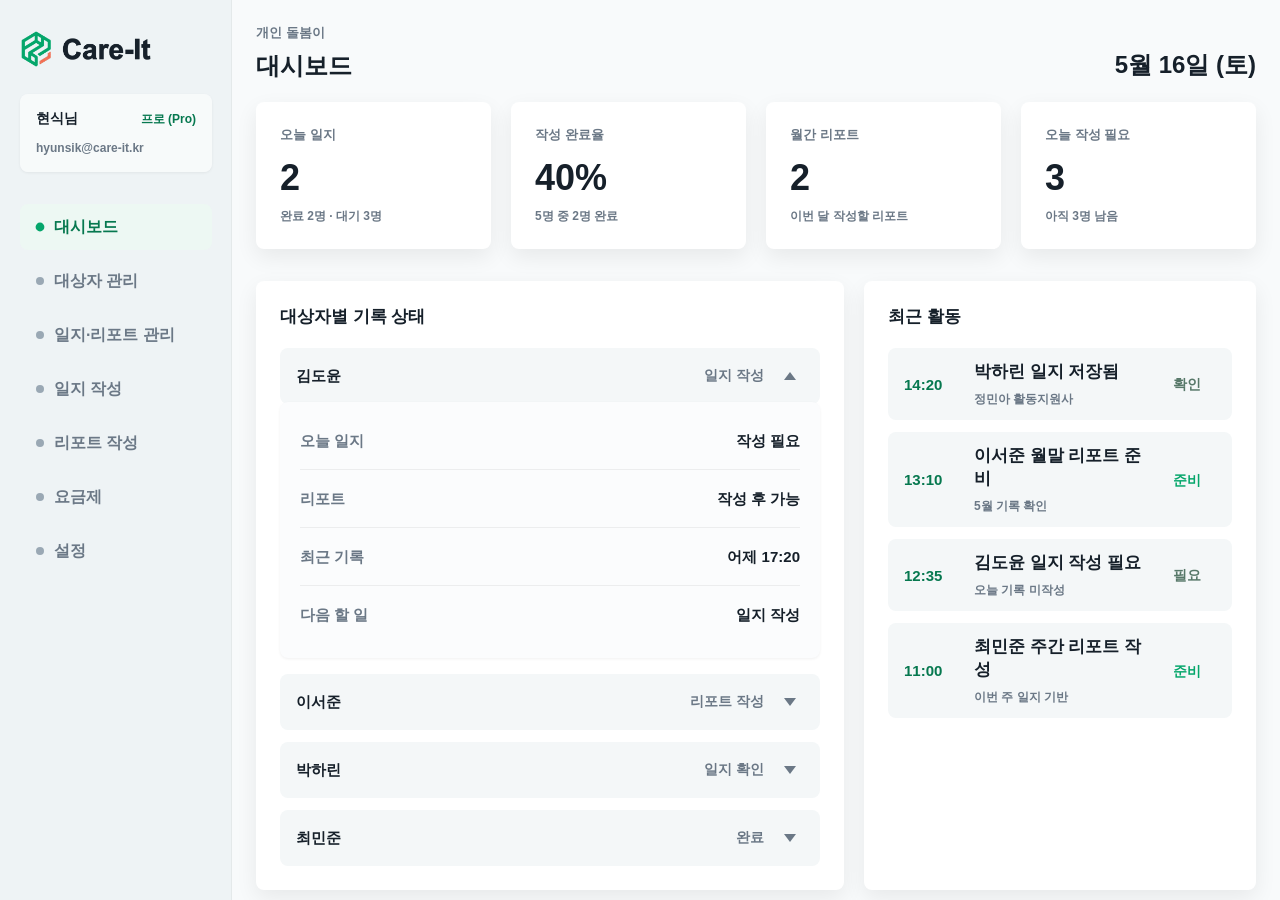
==== care-it-ui-mockup.html @ 43b3cc50 "Show care map report after generation" ====
<!doctype html>
<html lang="ko">
  <head>
    <meta charset="UTF-8" />
    <meta name="viewport" content="width=device-width, initial-scale=1.0" />
    <title>Care-it UI Mockup</title>
    <style>
      :root {
        /* 6:3:1 color rule: 60% near-white base, 30% neutral gray sections, 10% Care-it green accents. */
        --care-primary: #05a66b;
        --care-primary-dark: #06784f;
        --care-mint-soft: #edf8f3;
        --care-bg: #f6f8fa;
        --care-surface: #ffffff;
        --care-text: #16202a;
        --care-muted: #6b7886;
        --care-primary-muted: #577869;
        --care-neutral: #eef3f5;
        --care-neutral-soft: #f4f7f8;
        --care-surface-soft: #f8fafb;
        --care-surface-raised: #ffffff;
        --care-border: rgba(0, 0, 0, 0.08);

        /* Radius rule: controls/cards/inner containers use 8px; large device shells are the only rounded exception. */
        --radius-sm: 8px;
        --radius-md: 8px;
        --radius-lg: 16px;
        --shadow-soft: 0 18px 50px rgba(0, 0, 0, 0.12);
        --shadow-hairline: 0 1px 3px rgba(0, 0, 0, 0.06);
        --shadow-card: 0 8px 22px rgba(0, 0, 0, 0.07);

        /* Type scale */
        --font-h1-mobile: 26px;
        --font-h1-desktop: 24px;
        --font-h2: 18px;
        --font-h3: 17px;
        --font-body: 15px;
        --font-body-sm: 14px;
        --font-caption: 13px;
        --font-micro: 12px;
        --font-icon: 22px;
        --font-metric: 36px;
        --mobile-title-size: 22px;
        --mobile-subtitle-size: 15px;
        --mobile-content-size: 13px;

        /* Spacing scale */
        --space-1: 4px;
        --space-2: 8px;
        --space-3: 12px;
        --space-4: 16px;
        --space-5: 20px;
        --space-6: 24px;
        --space-7: 32px;
        --space-8: 40px;
        --space-9: 48px;
        --mobile-screen-gutter: 18px;
        --mobile-frame-padding: 20px;
        --mobile-page-top: 22px;
        --mobile-header-gap: 18px;
        --mobile-section-gap: var(--space-5);
        --mobile-block-gap: var(--space-3);
        --mobile-card-padding: var(--space-4);
        --mobile-card-padding-compact: 14px;
        --mobile-list-row-y: 14px;
        --mobile-list-row-x: var(--space-4);
        --mobile-row-gap: var(--space-3);
        --mobile-chip-gap: 6px;
        --mobile-control-padding-y: 10px;
        --mobile-control-padding-x: var(--space-3);
        --mobile-tab-padding-y: var(--space-3);
        --mobile-tab-padding-bottom: var(--space-4);

        /* Motion */
        --motion-fast: 150ms;
        --motion-base: 220ms;
        --motion-slow: 320ms;
        --motion-chart: 720ms;
        --motion-ease: cubic-bezier(0.22, 1, 0.36, 1);
      }

      * {
        box-sizing: border-box;
      }

      body {
        margin: 0;
        min-height: 100vh;
        background: var(--care-bg);
        color: var(--care-text);
        font-family:
          Inter,
          Pretendard,
          -apple-system,
          BlinkMacSystemFont,
          "Segoe UI",
          sans-serif;
      }

      @keyframes page-rise {
        from {
          opacity: 0;
          transform: translateY(10px);
        }
        to {
          opacity: 1;
          transform: translateY(0);
        }
      }

      @keyframes content-rise {
        from {
          opacity: 0;
          transform: translateY(8px);
        }
        to {
          opacity: 1;
          transform: translateY(0);
        }
      }

      @keyframes modal-in {
        from {
          opacity: 0;
          transform: translateY(10px) scale(0.98);
        }
        to {
          opacity: 1;
          transform: translateY(0) scale(1);
        }
      }

      @keyframes bar-grow {
        from {
          transform: scaleX(0);
        }
        to {
          transform: scaleX(1);
        }
      }

      @keyframes soft-pop {
        from {
          opacity: 0;
          transform: translateY(4px) scale(0.98);
        }
        to {
          opacity: 1;
          transform: translateY(0) scale(1);
        }
      }

      @keyframes month-picker-pop {
        from {
          opacity: 0;
          transform: translateX(-50%) translateY(4px) scale(0.98);
        }
        to {
          opacity: 1;
          transform: translateX(-50%) translateY(0) scale(1);
        }
      }

      .design-board {
        display: grid;
        grid-template-columns: 1fr;
        gap: var(--space-8);
        align-items: start;
        padding: var(--space-8);
      }

      .mobile-section {
        display: none;
      }

      .mobile-section {
        width: 420px;
      }

      .desktop-section {
        width: min(100%, 1800px);
      }

      .section-title {
        margin: 0 0 16px;
        font-size: 16px;
        font-weight: 700;
      }

      .section-head {
        display: flex;
        align-items: center;
        justify-content: space-between;
        gap: var(--space-4);
        margin-bottom: 16px;
      }

      .section-head .section-title {
        margin: 0;
      }

      .fullscreen-toggle {
        display: inline-flex;
        align-items: center;
        justify-content: center;
        gap: var(--space-2);
        height: 36px;
        padding: 0 var(--space-4);
        border: 0;
        border-radius: var(--radius-sm);
        background: var(--care-neutral);
        color: var(--care-primary-dark);
        font-family: inherit;
        font-size: var(--font-caption);
        font-weight: 700;
        cursor: pointer;
        transition:
          background-color var(--motion-base) var(--motion-ease),
          transform var(--motion-fast) var(--motion-ease);
      }

      .fullscreen-toggle:hover {
        background: var(--care-mint-soft);
        transform: translateY(-1px);
      }

      .mobile-frame {
        width: 390px;
        height: 844px;
        padding: var(--mobile-frame-padding) var(--mobile-screen-gutter) var(--mobile-screen-gutter);
        border-radius: 38px;
        background: linear-gradient(180deg, #ffffff 0%, #f7fafb 100%);
        box-shadow: var(--shadow-soft);
      }

      body.mobile-fullscreen-active {
        overflow: hidden;
      }

      body.mobile-fullscreen-active::before {
        content: "";
        position: fixed;
        inset: 0;
        z-index: 1090;
        background: rgba(10, 18, 24, 0.42);
        backdrop-filter: blur(8px);
      }

      body.mobile-fullscreen-active [data-mobile-fullscreen-toggle] {
        position: fixed;
        top: 24px;
        right: 24px;
        z-index: 1110;
        background: #ffffff;
        box-shadow: var(--shadow-card);
      }

      .mobile-frame.mobile-fullscreen {
        position: fixed;
        left: 50%;
        top: 50%;
        z-index: 1100;
        width: min(390px, calc(100vw - 32px));
        height: min(844px, calc(100vh - 32px));
        transform: translate(-50%, -50%);
        box-shadow: 0 28px 80px rgba(0, 0, 0, 0.34);
      }

      .mobile-screen {
        position: relative;
        height: 100%;
        overflow: hidden;
        border-radius: 28px;
        background: #f4f7f8;
      }

      .mobile-page {
        display: flex;
        flex-direction: column;
        height: 100%;
        min-height: 0;
        padding: var(--mobile-page-top) var(--mobile-screen-gutter) 0;
      }

      .mobile-topbar {
        display: flex;
        align-items: center;
        justify-content: space-between;
        min-height: 36px;
        margin-bottom: var(--mobile-header-gap);
      }

      .mobile-brand {
        display: flex;
        align-items: center;
        gap: var(--space-2);
        font-size: var(--mobile-subtitle-size);
        font-weight: 700;
      }

      .mobile-brand-mark {
        display: none;
      }

      .mobile-brand-logo {
        display: block;
        width: 108px;
        height: 40px;
        object-fit: contain;
        object-position: left center;
      }

      .avatar {
        display: inline-flex;
        align-items: center;
        justify-content: center;
        width: 34px;
        height: 34px;
        border-radius: 50%;
        background: var(--care-mint-soft);
        color: var(--care-primary-dark);
        font-size: var(--mobile-content-size);
        font-weight: 700;
      }

      .eyebrow {
        margin: 0 0 8px;
        color: var(--care-muted);
        font-size: var(--mobile-content-size);
        font-weight: 700;
      }

      .mobile-title {
        margin: 0;
        font-size: var(--mobile-title-size);
        line-height: 1.24;
        font-weight: 700;
        letter-spacing: 0;
      }

      .mobile-title-row {
        display: flex;
        align-items: flex-end;
        justify-content: space-between;
        gap: var(--mobile-block-gap);
        margin-bottom: var(--mobile-section-gap);
      }

      .mobile-date {
        color: var(--care-text);
        font-size: var(--mobile-content-size);
        font-weight: 700;
        white-space: nowrap;
      }

      .mobile-content {
        display: grid;
        gap: var(--mobile-section-gap);
        align-content: start;
        flex: 1;
        min-height: 0;
        overflow-y: auto;
        overscroll-behavior: contain;
        padding-bottom: var(--mobile-section-gap);
        scrollbar-width: none;
        -ms-overflow-style: none;
      }

      .mobile-content::-webkit-scrollbar {
        display: none;
      }

      .primary-action {
        display: flex;
        align-items: center;
        gap: var(--mobile-row-gap);
        width: 100%;
        height: 56px;
        min-height: 56px;
        margin: 0;
        padding: var(--mobile-control-padding-y) var(--mobile-card-padding-compact);
        border: 0;
        border-radius: var(--radius-sm);
        background: var(--care-primary);
        color: #ffffff;
        text-align: left;
        align-self: start;
        box-shadow: 0 6px 14px rgba(0, 0, 0, 0.1);
        cursor: pointer;
        transition:
          background-color var(--motion-base) var(--motion-ease),
          transform var(--motion-fast) var(--motion-ease),
          box-shadow var(--motion-base) var(--motion-ease);
      }

      .primary-action:hover {
        transform: translateY(-2px);
        background: #049a63;
        box-shadow: 0 8px 18px rgba(0, 0, 0, 0.12);
      }

      .primary-action,
      .mobile-subject-card,
      .mobile-activity-item,
      .tab {
        font-family: inherit;
      }

      .primary-action:active {
        transform: translateY(0) scale(0.985);
      }

      .mic-dot {
        display: inline-flex;
        align-items: center;
        justify-content: center;
        flex: 0 0 auto;
        width: 32px;
        height: 32px;
        border-radius: 50%;
        background: rgba(255, 255, 255, 0.18);
        color: #ffffff;
        font-size: var(--mobile-title-size);
      }

      .button-title {
        display: block;
        font-size: var(--mobile-subtitle-size);
        font-weight: 700;
      }

      .button-sub {
        display: block;
        margin-top: 2px;
        color: rgba(255, 255, 255, 0.84);
        font-size: var(--mobile-content-size);
        font-weight: 700;
      }

      .mobile-parent-summary {
        display: grid;
        gap: var(--space-2);
        padding: var(--mobile-card-padding);
        border-radius: var(--radius-md);
        background: var(--care-surface-raised);
        box-shadow: var(--shadow-hairline);
      }

      .mobile-parent-summary .mobile-kicker {
        color: var(--care-muted);
        font-size: var(--mobile-content-size);
        font-weight: 700;
      }

      .mobile-parent-summary strong {
        color: var(--care-text);
        font-size: var(--mobile-subtitle-size);
        line-height: 1.45;
        font-weight: 700;
      }

      .mobile-parent-summary p {
        margin: 0;
        color: var(--care-muted);
        font-size: var(--mobile-content-size);
        line-height: 1.55;
        font-weight: 700;
      }

      .mobile-summary-meta {
        display: grid;
        grid-template-columns: repeat(2, minmax(0, 1fr));
        gap: var(--space-3);
        margin-top: var(--space-2);
        padding-top: var(--space-3);
        border-top: 1px solid var(--care-border);
      }

      .mobile-summary-stat {
        display: grid;
        gap: var(--space-1);
        background: transparent;
      }

      .mobile-summary-stat span {
        color: var(--care-muted);
        font-size: var(--mobile-content-size);
        font-weight: 700;
      }

      .mobile-summary-stat strong {
        color: var(--care-text);
        font-size: var(--mobile-subtitle-size);
        line-height: 1.25;
        font-weight: 700;
      }

      .content-block {
        display: grid;
        gap: var(--space-3);
      }

      .block-head {
        display: flex;
        align-items: center;
        justify-content: space-between;
      }

      .block-head h3 {
        margin: 0;
        font-size: var(--mobile-subtitle-size);
        font-weight: 700;
      }

      .block-head a {
        color: var(--care-primary-dark);
        font-size: var(--mobile-content-size);
        font-weight: 700;
        text-decoration: none;
      }

      .mobile-text-action {
        border: 0;
        background: transparent;
        color: var(--care-primary-dark);
        font-family: inherit;
        font-size: var(--mobile-content-size);
        font-weight: 700;
        cursor: pointer;
      }

      .mobile-subject-list,
      .mobile-activity-list {
        display: grid;
        gap: var(--space-3);
      }

      .mobile-group-list {
        display: grid;
        gap: 0;
        overflow: hidden;
        border-radius: var(--radius-md);
        background: var(--care-surface-raised);
        box-shadow: var(--shadow-hairline);
      }

      .mobile-group-list .mobile-subject-card,
      .mobile-group-list .mobile-activity-item {
        border-radius: 0;
        background: transparent;
        box-shadow: none;
      }

      .mobile-group-list .mobile-subject-card:not(:last-child),
      .mobile-group-list .mobile-activity-item:not(:last-child) {
        position: relative;
      }

      .mobile-group-list .mobile-subject-card:not(:last-child)::after,
      .mobile-group-list .mobile-activity-item:not(:last-child)::after {
        content: "";
        position: absolute;
        left: 16px;
        right: 16px;
        bottom: 0;
        height: 1px;
        background: rgba(0, 0, 0, 0.06);
      }

      .mobile-subject-card,
      .mobile-activity-item {
        display: grid;
        grid-template-columns: 1fr auto;
        gap: var(--mobile-row-gap);
        align-items: center;
        min-height: 64px;
        padding: var(--mobile-list-row-y) var(--mobile-list-row-x);
        border-radius: var(--radius-md);
        background: var(--care-surface-raised);
        box-shadow: var(--shadow-hairline);
        border: 0;
        text-align: left;
        font-family: inherit;
        cursor: pointer;
        transition:
          background-color var(--motion-base) var(--motion-ease),
          transform var(--motion-fast) var(--motion-ease);
      }

      .mobile-subject-card:hover,
      .mobile-activity-item:hover {
        background: #eef3f5;
        transform: translateY(-1px);
      }

      .mobile-setting-card {
        display: grid;
        grid-template-columns: minmax(0, 1fr) auto;
        gap: var(--mobile-row-gap);
        align-items: center;
        min-height: 64px;
        padding: var(--mobile-list-row-y) var(--mobile-list-row-x);
        color: var(--care-text);
        text-align: left;
        font-family: inherit;
      }

      .mobile-setting-card[data-mobile-view] {
        cursor: pointer;
        transition:
          background-color var(--motion-base) var(--motion-ease),
          transform var(--motion-fast) var(--motion-ease);
      }

      .mobile-setting-card[data-mobile-view]:hover {
        background: #eef3f5;
        transform: translateY(-1px);
      }

      .mobile-create-card {
        grid-template-columns: 32px minmax(0, 1fr) auto;
        gap: var(--space-3);
        background: var(--care-primary);
        box-shadow: 0 10px 18px rgba(5, 166, 107, 0.24);
      }

      .mobile-group-list .mobile-create-card {
        border-radius: var(--radius-md);
        background: var(--care-primary);
        box-shadow: 0 10px 18px rgba(5, 166, 107, 0.24);
      }

      .mobile-create-card:hover {
        background: var(--care-primary-dark);
      }

      .mobile-create-symbol {
        display: inline-flex;
        align-items: center;
        justify-content: center;
        width: 32px;
        height: 32px;
        border-radius: 50%;
        background: rgba(255, 255, 255, 0.18);
        color: #ffffff;
        font-size: var(--mobile-subtitle-size);
        font-weight: 700;
        line-height: 1;
      }

      .mobile-create-card .mobile-subject-title strong {
        color: #ffffff;
      }

      .mobile-create-card .mobile-subject-title span {
        color: rgba(255, 255, 255, 0.82);
      }

      .mobile-create-card .mobile-action-label {
        color: #ffffff;
        font-weight: 700;
      }

      .mobile-activity-item {
        grid-template-columns: 54px minmax(0, 1fr);
      }

      .mobile-subject-title,
      .mobile-activity-title {
        display: grid;
        gap: var(--space-1);
      }

      .mobile-subject-title strong,
      .mobile-activity-title strong {
        font-size: var(--mobile-subtitle-size);
        font-weight: 700;
      }

      .mobile-subject-title span,
      .mobile-activity-title span {
        color: var(--care-muted);
        font-size: var(--mobile-content-size);
        line-height: 1.45;
        font-weight: 700;
      }

      .mobile-action-label {
        color: var(--care-primary-muted);
        font-size: var(--mobile-content-size);
        font-weight: 700;
        white-space: nowrap;
      }

      .mobile-action-row {
        display: grid;
        grid-template-columns: repeat(2, minmax(0, 1fr));
        gap: var(--space-2);
      }

      .mobile-action-row.single {
        grid-template-columns: minmax(0, 1fr);
      }

      .mobile-secondary-action,
      .mobile-primary-action {
        min-height: 42px;
        border: 0;
        border-radius: var(--radius-sm);
        font-family: inherit;
        font-size: var(--mobile-content-size);
        font-weight: 700;
        cursor: pointer;
        transition:
          background-color var(--motion-base) var(--motion-ease),
          transform var(--motion-fast) var(--motion-ease);
      }

      .mobile-secondary-action {
        background: var(--care-neutral);
        color: var(--care-primary-dark);
      }

      .mobile-primary-action {
        background: var(--care-primary);
        color: #ffffff;
      }

      .mobile-secondary-action:hover,
      .mobile-primary-action:hover {
        transform: translateY(-1px);
      }

      .mobile-form-card {
        display: grid;
        gap: var(--mobile-block-gap);
        padding: var(--mobile-card-padding);
        border-radius: var(--radius-md);
        background: var(--care-surface-raised);
        box-shadow: var(--shadow-hairline);
      }

      .mobile-form-card .mobile-subject-list,
      .mobile-form-card .mobile-activity-list {
        gap: var(--space-2);
      }

      .mobile-form-card .mobile-group-list {
        background: #f8fafb;
        box-shadow: none;
      }

      .mobile-form-card .mobile-subject-card,
      .mobile-form-card .mobile-activity-item {
        min-height: 58px;
        background: #f8fafb;
        box-shadow: none;
      }

      .mobile-form-card h4 {
        margin: 0;
        font-size: var(--mobile-subtitle-size);
        font-weight: 700;
      }

      .mobile-step-card {
        display: grid;
        gap: var(--mobile-block-gap);
        padding: var(--mobile-card-padding);
        border-radius: var(--radius-md);
        background: var(--care-surface-raised);
        box-shadow: var(--shadow-hairline);
      }

      details.mobile-step-card,
      details.mobile-collapsible-card {
        overflow: hidden;
      }

      details.mobile-step-card:not([open]),
      details.mobile-collapsible-card:not([open]) {
        gap: 0;
      }

      details.mobile-step-card summary,
      details.mobile-collapsible-card summary {
        list-style: none;
        cursor: pointer;
      }

      details.mobile-step-card summary::-webkit-details-marker,
      details.mobile-collapsible-card summary::-webkit-details-marker {
        display: none;
      }

      .mobile-step-head {
        display: grid;
        grid-template-columns: auto minmax(0, 1fr);
        gap: var(--space-2);
        align-items: flex-start;
        position: relative;
        padding-right: 22px;
      }

      details.mobile-step-card .mobile-step-head::after,
      details.mobile-collapsible-card .block-head::after {
        content: "";
        position: absolute;
        right: 2px;
        top: 8px;
        width: 8px;
        height: 8px;
        border-right: 2px solid var(--care-muted);
        border-bottom: 2px solid var(--care-muted);
        transform: rotate(45deg);
      }

      details.mobile-step-card[open] .mobile-step-head::after,
      details.mobile-collapsible-card[open] .block-head::after {
        top: 12px;
        transform: rotate(225deg);
      }

      details.mobile-collapsible-card .block-head {
        position: relative;
        margin: 0;
        padding-right: 22px;
      }

      .mobile-step-number {
        display: inline-flex;
        align-items: center;
        justify-content: center;
        width: 28px;
        height: 28px;
        border-radius: var(--radius-sm);
        background: var(--care-mint-soft);
        color: var(--care-primary-dark);
        font-size: var(--mobile-content-size);
        font-weight: 700;
      }

      .mobile-step-copy {
        display: grid;
        gap: 2px;
        min-width: 0;
      }

      .mobile-step-copy strong {
        color: var(--care-text);
        font-size: var(--mobile-subtitle-size);
        font-weight: 700;
      }

      .mobile-step-copy span {
        color: var(--care-muted);
        font-size: var(--mobile-content-size);
        line-height: 1.45;
        font-weight: 700;
      }

      .mobile-step-card .mobile-form-card {
        background: #f8fafb;
        box-shadow: none;
      }

      .mobile-chip-row {
        display: flex;
        flex-wrap: wrap;
        gap: var(--mobile-chip-gap);
      }

      .mobile-chip {
        min-height: 32px;
        padding: 0 var(--space-3);
        border: 0;
        border-radius: var(--radius-sm);
        background: #edf2f4;
        color: var(--care-text);
        font-family: inherit;
        font-size: var(--mobile-content-size);
        font-weight: 700;
      }

      .mobile-chip.active {
        background: var(--care-mint-soft);
        color: var(--care-primary-dark);
      }

      .mobile-report-mode-row {
        display: grid;
        grid-template-columns: repeat(2, minmax(0, 1fr));
        gap: var(--mobile-chip-gap);
      }

      .mobile-report-mode-row .mobile-chip {
        width: 100%;
        min-height: 38px;
      }

      .mobile-field-list {
        display: grid;
        gap: var(--space-3);
      }

      .mobile-field {
        display: grid;
        gap: var(--space-2);
      }

      .mobile-field label {
        color: var(--care-text);
        font-size: var(--mobile-content-size);
        font-weight: 700;
      }

      .mobile-readable-field {
        display: grid;
        gap: var(--space-2);
        padding: var(--space-3);
        border-radius: var(--radius-md);
        background: var(--care-surface-raised);
        box-shadow: var(--shadow-hairline);
      }

      .mobile-readable-field label {
        display: grid;
        gap: 2px;
      }

      .mobile-readable-field label strong {
        color: var(--care-text);
        font-size: var(--mobile-subtitle-size);
        font-weight: 700;
      }

      .mobile-readable-field label span {
        color: var(--care-muted);
        font-size: var(--mobile-content-size);
        line-height: 1.45;
        font-weight: 700;
      }

      .mobile-readable-field .mobile-textarea {
        min-height: 104px;
        background: #f8fafb;
      }

      .mobile-textarea {
        width: 100%;
        min-height: 88px;
        resize: vertical;
        border: 0;
        border-radius: var(--radius-md);
        background: #f4f7f8;
        padding: var(--space-3);
        color: var(--care-text);
        font-family: inherit;
        font-size: var(--mobile-content-size);
        line-height: 1.55;
        font-weight: 700;
      }

      .mobile-text-input {
        width: 100%;
        min-height: 42px;
        border: 0;
        border-radius: var(--radius-md);
        background: #f4f7f8;
        padding: 0 var(--space-3);
        color: var(--care-text);
        font-family: inherit;
        font-size: var(--mobile-content-size);
        font-weight: 700;
      }

      .mobile-preview-card {
        display: grid;
        gap: var(--space-2);
        padding: var(--mobile-card-padding);
        border-radius: var(--radius-md);
        background: #f4f7f8;
      }

      .mobile-preview-card h4 {
        margin: 0;
        font-size: var(--mobile-subtitle-size);
        font-weight: 700;
      }

      .mobile-preview-card p {
        margin: 0;
        color: var(--care-muted);
        font-size: var(--mobile-content-size);
        line-height: 1.6;
        font-weight: 700;
      }

      .mobile-section-head,
      .mobile-card-head {
        display: flex;
        align-items: flex-start;
        justify-content: space-between;
        gap: var(--space-3);
      }

      .mobile-section-head h4,
      .mobile-card-head h4 {
        margin: 0;
        color: var(--care-text);
        font-size: var(--mobile-subtitle-size);
        font-weight: 700;
      }

      .mobile-section-head span,
      .mobile-card-head span {
        color: var(--care-muted);
        font-size: var(--mobile-content-size);
        font-weight: 700;
        white-space: nowrap;
      }

      .mobile-quick-block {
        display: grid;
        gap: var(--space-3);
      }

      .mobile-quick-row {
        display: grid;
        grid-template-columns: 50px minmax(0, 1fr);
        gap: var(--space-2);
        align-items: center;
        padding: var(--mobile-control-padding-y) var(--mobile-control-padding-x);
        border-radius: var(--radius-md);
        background: #f8fafb;
      }

      .mobile-quick-row.meal-row .mobile-chip-row {
        flex-wrap: nowrap;
        justify-content: flex-end;
        gap: var(--mobile-chip-gap);
        min-width: 0;
      }

      .mobile-quick-row.meal-row .mobile-chip {
        min-height: 30px;
        padding: 0 8px;
        font-size: var(--mobile-content-size);
        white-space: nowrap;
      }

      .mobile-quick-row:not(.meal-row) .mobile-chip-row {
        display: grid;
        grid-template-columns: repeat(2, minmax(0, 1fr));
        gap: var(--mobile-chip-gap);
      }

      .mobile-quick-row:not(.meal-row) {
        grid-template-columns: minmax(0, 1fr);
        align-items: stretch;
        gap: var(--space-2);
      }

      .mobile-quick-row:not(.meal-row) .mobile-quick-title {
        display: flex;
        align-items: baseline;
        justify-content: space-between;
        gap: var(--space-2);
      }

      .mobile-quick-row:not(.meal-row) .mobile-quick-title strong,
      .mobile-quick-row:not(.meal-row) .mobile-quick-title span {
        white-space: nowrap;
      }

      .mobile-quick-row:not(.meal-row) .mobile-chip {
        width: 100%;
        min-height: 30px;
        padding: 0 6px;
        font-size: var(--mobile-content-size);
        white-space: nowrap;
      }

      .mobile-quick-title {
        display: grid;
        gap: 2px;
        min-width: 0;
      }

      .mobile-quick-title strong {
        color: var(--care-text);
        font-size: var(--mobile-subtitle-size);
        font-weight: 700;
      }

      .mobile-quick-title span {
        color: var(--care-muted);
        font-size: var(--mobile-content-size);
        font-weight: 700;
      }

      .mobile-summary-grid,
      .mobile-report-meta,
      .mobile-check-list {
        display: grid;
        gap: 0;
        overflow: hidden;
        border-radius: var(--radius-md);
        background: #f8fafb;
      }

      .mobile-summary-grid {
        grid-template-columns: 1fr;
      }

      .mobile-summary-item,
      .mobile-check-row {
        display: grid;
        grid-template-columns: minmax(0, 1fr) auto;
        gap: var(--space-2);
        align-items: center;
        padding: var(--mobile-list-row-y) var(--mobile-list-row-x);
        border-radius: 0;
        background: transparent;
      }

      .mobile-summary-item:not(:last-child),
      .mobile-check-row:not(:last-child),
      .mobile-report-meta div:not(:last-child) {
        position: relative;
      }

      .mobile-summary-item:not(:last-child)::after,
      .mobile-check-row:not(:last-child)::after,
      .mobile-report-meta div:not(:last-child)::after {
        content: "";
        position: absolute;
        left: var(--mobile-list-row-x);
        right: var(--mobile-list-row-x);
        bottom: 0;
        height: 1px;
        background: rgba(0, 0, 0, 0.06);
      }

      .mobile-summary-item span,
      .mobile-check-row span:first-child {
        color: var(--care-muted);
        font-size: var(--mobile-content-size);
        font-weight: 700;
      }

      .mobile-summary-item strong,
      .mobile-check-row strong {
        color: var(--care-text);
        font-size: var(--mobile-subtitle-size);
        font-weight: 700;
      }

      .mobile-report-title {
        display: grid;
        gap: var(--space-1);
      }

      .mobile-report-title span {
        color: var(--care-muted);
        font-size: var(--mobile-content-size);
        font-weight: 700;
      }

      .mobile-report-title strong {
        color: var(--care-text);
        font-size: var(--mobile-subtitle-size);
        font-weight: 700;
      }

      .mobile-report-meta {
        grid-template-columns: 1fr;
      }

      .mobile-report-meta div {
        display: grid;
        grid-template-columns: minmax(0, 1fr) auto;
        gap: var(--space-2);
        align-items: center;
        padding: var(--mobile-list-row-y) var(--mobile-list-row-x);
        border-radius: 0;
        background: transparent;
      }

      .mobile-report-meta span {
        color: var(--care-muted);
        font-size: var(--mobile-content-size);
        font-weight: 700;
      }

      .mobile-report-meta strong {
        color: var(--care-text);
        font-size: var(--mobile-content-size);
        font-weight: 700;
      }

      .mobile-report-visuals,
      .mobile-reference-list,
      .mobile-reference-flow {
        display: grid;
        gap: var(--space-3);
      }

      .mobile-reference-card {
        display: grid;
        gap: var(--space-2);
        padding: var(--space-3);
        border-radius: var(--radius-md);
        background: #f8fafb;
        box-shadow: var(--shadow-hairline);
      }

      .mobile-reference-card span {
        color: var(--care-primary);
        font-size: var(--mobile-content-size);
        font-weight: 700;
      }

      .mobile-reference-card strong {
        color: var(--care-text);
        font-size: var(--mobile-subtitle-size);
        font-weight: 700;
      }

      .mobile-reference-card p {
        margin: 0;
        color: var(--care-muted);
        font-size: var(--mobile-content-size);
        line-height: 1.55;
        font-weight: 700;
      }

      .mobile-reference-flow {
        grid-template-columns: 1fr;
        gap: 0;
        border-top: 1px solid var(--care-border);
        border-bottom: 1px solid var(--care-border);
      }

      .mobile-reference-flow span {
        display: flex;
        align-items: center;
        min-height: 36px;
        background: transparent;
        color: var(--care-muted);
        font-size: var(--mobile-content-size);
        font-weight: 700;
        text-align: left;
      }

      .mobile-reference-flow span:not(:last-child) {
        border-bottom: 1px solid var(--care-border);
      }

      .mobile-reference-flow span::before {
        content: "";
        flex: 0 0 6px;
        width: 6px;
        height: 6px;
        margin-right: var(--space-2);
        border-radius: 999px;
        background: var(--care-primary);
        opacity: 0.72;
      }

      .mobile-note {
        padding: var(--space-3);
        border-radius: var(--radius-md);
        background: var(--care-mint-soft);
        color: var(--care-muted);
        font-size: var(--mobile-content-size);
        line-height: 1.6;
        font-weight: 700;
      }

      .time {
        color: var(--care-primary-dark);
        font-size: var(--mobile-content-size);
        font-weight: 700;
      }

      .item-title {
        display: block;
        font-size: var(--mobile-subtitle-size);
        font-weight: 700;
      }

      .item-meta {
        display: block;
        margin-top: 4px;
        color: var(--care-muted);
        font-size: var(--mobile-content-size);
        font-weight: 700;
      }

      .badge {
        display: inline-flex;
        align-items: center;
        justify-content: center;
        align-self: center;
        justify-self: center;
        min-width: 58px;
        height: 28px;
        padding: 0;
        font-size: var(--mobile-content-size);
        line-height: 1;
        font-weight: 700;
        background: transparent;
      }

      .badge.done {
        color: var(--care-primary);
      }

      .badge.pending {
        color: var(--care-primary-muted);
      }

      .bottom-tabs {
        display: grid;
        grid-template-columns: repeat(5, 1fr);
        gap: var(--mobile-chip-gap);
        margin: auto calc(var(--mobile-screen-gutter) * -1) 0;
        padding: var(--mobile-tab-padding-y) var(--mobile-screen-gutter) var(--mobile-tab-padding-bottom);
        border-radius: 0 0 28px 28px;
        background: #ffffff;
        box-shadow: 0 -4px 14px rgba(0, 0, 0, 0.055);
      }

      .tab {
        appearance: none;
        display: grid;
        gap: 6px;
        justify-items: center;
        align-content: center;
        min-height: 54px;
        padding: 6px 0;
        color: var(--care-muted);
        border: 0;
        background: transparent;
        font-family: inherit;
        font-size: var(--mobile-content-size);
        font-weight: 700;
        cursor: pointer;
        transition:
          color var(--motion-base) var(--motion-ease),
          transform var(--motion-fast) var(--motion-ease);
      }

      .tab.active {
        color: var(--care-primary-dark);
      }

      .tab-icon {
        position: relative;
        display: block;
        width: 22px;
        height: 22px;
        color: currentColor;
        transition: transform var(--motion-base) var(--motion-ease);
      }

      .tab.active .tab-icon {
        transform: translateY(-1px) scale(1.04);
      }

      .tab-icon::before,
      .tab-icon::after {
        content: "";
        position: absolute;
        display: block;
      }

      .tab-icon.home::before {
        left: 3px;
        top: 8px;
        width: 14px;
        height: 10px;
        border: 2px solid currentColor;
        border-top: 0;
        border-radius: 2px;
      }

      .tab-icon.home::after {
        left: 4px;
        top: 3px;
        width: 11px;
        height: 11px;
        border-left: 2px solid currentColor;
        border-top: 2px solid currentColor;
        transform: rotate(45deg);
        border-radius: 2px 0 0 0;
      }

      .tab-icon.journal::before {
        left: 4px;
        top: 3px;
        width: 12px;
        height: 16px;
        border: 2px solid currentColor;
        border-radius: 3px;
      }

      .tab-icon.journal::after {
        left: 8px;
        top: 8px;
        width: 7px;
        height: 2px;
        background: currentColor;
        box-shadow: 0 5px 0 currentColor;
      }

      .tab-icon.report::before {
        left: 3px;
        top: 4px;
        width: 14px;
        height: 15px;
        border: 2px solid currentColor;
        border-radius: 3px;
      }

      .tab-icon.report::after {
        left: 6px;
        bottom: 5px;
        width: 3px;
        height: 6px;
        background: currentColor;
        box-shadow:
          5px -4px 0 currentColor,
          10px -1px 0 currentColor;
        border-radius: 2px 2px 0 0;
      }

      .tab-icon.manage::before {
        left: 4px;
        top: 3px;
        width: 13px;
        height: 16px;
        border: 2px solid currentColor;
        border-radius: 3px;
      }

      .tab-icon.manage::after {
        left: 8px;
        top: 8px;
        width: 7px;
        height: 2px;
        background: currentColor;
        box-shadow: 0 5px 0 currentColor;
      }

      .tab-icon.settings::before {
        left: 4px;
        top: 5px;
        width: 12px;
        height: 12px;
        border: 2px solid currentColor;
        border-radius: 50%;
        box-shadow:
          0 -5px 0 -3px currentColor,
          0 5px 0 -3px currentColor,
          5px 0 0 -3px currentColor,
          -5px 0 0 -3px currentColor;
      }

      .tab-icon.settings::after {
        left: 8px;
        top: 9px;
        width: 4px;
        height: 4px;
        border-radius: 50%;
        background: currentColor;
      }

      .dashboard-frame {
        height: min(900px, calc(100vh - 64px));
        min-height: 680px;
        overflow: hidden;
        border-radius: var(--radius-lg);
        background: #f8fafb;
        box-shadow: var(--shadow-soft);
      }

      body.desktop-fullscreen-active {
        overflow: hidden;
      }

      .dashboard-frame.desktop-fullscreen {
        position: fixed;
        inset: 0;
        z-index: 1000;
        width: 100vw;
        height: 100vh;
        min-height: 0;
        border-radius: 0;
        box-shadow: none;
      }

      .dashboard-shell {
        display: grid;
        grid-template-columns: 280px 1fr;
        height: 100%;
        min-height: 0;
      }

      .sidebar {
        min-height: 0;
        overflow: hidden;
        padding: var(--space-7) var(--space-6);
        background: #eef3f5;
        box-shadow: inset -1px 0 0 rgba(0, 0, 0, 0.045);
      }

      .brand {
        display: flex;
        align-items: center;
        gap: var(--space-3);
        margin-bottom: var(--space-5);
        font-size: var(--font-h2);
        font-weight: 700;
      }

      .brand-mark {
        display: none;
      }

      .brand-logo {
        display: block;
        width: 132px;
        height: 50px;
        object-fit: contain;
        object-position: left center;
      }

      .account-card {
        margin-bottom: var(--space-7);
        padding: var(--space-4);
        border-radius: var(--radius-md);
        background: rgba(255, 255, 255, 0.58);
        box-shadow: var(--shadow-hairline);
      }

      .account-head {
        display: flex;
        align-items: center;
        justify-content: space-between;
        gap: var(--space-3);
        margin-bottom: var(--space-3);
      }

      .account-name {
        font-size: var(--font-body-sm);
        font-weight: 700;
      }

      .plan-badge {
        color: var(--care-primary-dark);
        font-size: var(--font-micro);
        font-weight: 700;
      }

      .account-meta {
        display: grid;
        gap: var(--space-1);
        color: var(--care-muted);
        font-size: var(--font-micro);
        font-weight: 700;
        line-height: 1.35;
      }

      .nav {
        display: grid;
        gap: var(--space-2);
      }

      .menu-toggle {
        display: none;
        place-items: center;
        width: 40px;
        height: 40px;
        padding: 0;
        border: 0;
        border-radius: var(--radius-sm);
        background: transparent;
        color: var(--care-text);
        cursor: pointer;
      }

      .menu-toggle__lines,
      .menu-toggle__lines::before,
      .menu-toggle__lines::after {
        display: block;
        width: 18px;
        height: 2px;
        border-radius: 999px;
        background: currentColor;
      }

      .menu-toggle__lines {
        position: relative;
      }

      .menu-toggle__lines::before,
      .menu-toggle__lines::after {
        position: absolute;
        left: 0;
        content: "";
      }

      .menu-toggle__lines::before {
        top: -6px;
      }

      .menu-toggle__lines::after {
        top: 6px;
      }

      .nav-item {
        display: flex;
        align-items: center;
        gap: 10px;
        width: 100%;
        min-height: 46px;
        padding: 0 var(--space-4);
        border: 0;
        border-radius: var(--radius-sm);
        background: transparent;
        color: var(--care-muted);
        font-size: 16px;
        font-weight: 700;
        font-family: inherit;
        text-align: left;
        cursor: pointer;
        transition:
          background-color var(--motion-base) var(--motion-ease),
          color var(--motion-base) var(--motion-ease),
          transform var(--motion-fast) var(--motion-ease);
      }

      .nav-item:hover {
        transform: translateX(2px);
      }

      .nav-dot {
        display: inline-block;
        flex: 0 0 auto;
        width: 8px;
        height: 8px;
        border-radius: 50%;
        background: #9aa8b4;
        transition:
          background-color var(--motion-base) var(--motion-ease),
          transform var(--motion-base) var(--motion-ease);
      }

      .nav-item.active {
        background: var(--care-mint-soft);
        color: var(--care-primary-dark);
      }

      .nav-item.active .nav-dot {
        background: var(--care-primary);
        transform: scale(1.1);
      }

      .main {
        min-height: 0;
        overflow-x: hidden;
        overflow-y: auto;
        overscroll-behavior: contain;
        padding: var(--space-8) var(--space-9) var(--space-9);
        background: #f8fafb;
        -ms-overflow-style: none;
        scrollbar-width: none;
      }

      .main::-webkit-scrollbar {
        display: none;
      }

      .main::-webkit-scrollbar-track {
        background: transparent;
      }

      .main::-webkit-scrollbar-thumb {
        border-radius: 999px;
        background: rgba(100, 116, 139, 0.24);
      }

      .main::-webkit-scrollbar-thumb:hover {
        background: rgba(100, 116, 139, 0.36);
      }

      .desktop-page {
        display: none;
      }

      .desktop-page.active {
        display: flex;
        flex-direction: column;
        min-height: 100%;
        animation: page-rise var(--motion-slow) var(--motion-ease) both;
      }

      .desktop-page[data-page="reports"].active,
      .desktop-page[data-page="report-archive"].active,
      .desktop-page[data-page="report-result"].active {
        height: 100%;
        min-height: 0;
      }

      .desktop-topbar {
        display: flex;
        align-items: flex-end;
        justify-content: space-between;
        margin-bottom: var(--space-7);
      }

      .desktop-topbar h1 {
        margin: 0;
        font-size: var(--font-h1-desktop);
        font-weight: 700;
      }

      .desktop-actions {
        display: flex;
        align-items: center;
        gap: var(--space-3);
      }

      .management-switch {
        display: grid;
        grid-template-columns: repeat(2, minmax(0, 1fr));
        gap: var(--space-1);
        min-width: 236px;
        padding: var(--space-1);
        border-radius: var(--radius-md);
        background: #eef3f5;
      }

      .management-switch-button {
        min-height: 38px;
        padding: 0 var(--space-3);
        border: 0;
        border-radius: var(--radius-sm);
        background: transparent;
        color: var(--care-muted);
        font-family: inherit;
        font-size: var(--font-body-sm);
        font-weight: 700;
        white-space: nowrap;
        cursor: pointer;
        transition:
          background-color var(--motion-base) var(--motion-ease),
          color var(--motion-base) var(--motion-ease),
          box-shadow var(--motion-base) var(--motion-ease),
          transform var(--motion-fast) var(--motion-ease);
      }

      .management-switch-button:hover {
        transform: translateY(-1px);
      }

      .management-switch-button.active {
        background: var(--care-mint-soft);
        color: var(--care-primary-dark);
        box-shadow: var(--shadow-hairline);
      }

      .dashboard-date {
        text-align: right;
        padding-bottom: 1px;
      }

      .dashboard-date strong {
        display: block;
        font-size: var(--font-h1-desktop);
        font-weight: 700;
      }

      .outline-button,
      .solid-button {
        min-height: 38px;
        padding: 0 var(--space-4);
        border-radius: var(--radius-sm);
        font-size: var(--font-caption);
        font-weight: 700;
        transition:
          background-color var(--motion-base) var(--motion-ease),
          color var(--motion-base) var(--motion-ease),
          box-shadow var(--motion-base) var(--motion-ease),
          transform var(--motion-fast) var(--motion-ease);
      }

      .outline-button:hover,
      .solid-button:hover,
      .soft-danger-button:hover,
      .danger-button:hover {
        transform: translateY(-1px);
      }

      .outline-button:active,
      .solid-button:active,
      .soft-danger-button:active,
      .danger-button:active,
      .nav-item:active,
      .management-switch-button:active {
        transform: translateY(0) scale(0.985);
      }

      .outline-button {
        border: 0;
        background: var(--care-neutral);
        color: var(--care-primary-dark);
        box-shadow: var(--shadow-hairline);
      }

      .solid-button {
        border: 0;
        background: var(--care-primary);
        color: #ffffff;
        box-shadow: 0 8px 18px rgba(0, 0, 0, 0.1);
      }

      .soft-danger-button,
      .danger-button {
        min-height: 38px;
        padding: 0 var(--space-4);
        border: 0;
        border-radius: var(--radius-sm);
        font-family: inherit;
        font-size: var(--font-caption);
        font-weight: 700;
        transition:
          background-color var(--motion-base) var(--motion-ease),
          color var(--motion-base) var(--motion-ease),
          box-shadow var(--motion-base) var(--motion-ease),
          transform var(--motion-fast) var(--motion-ease);
      }

      .soft-danger-button {
        background: #f4f7f8;
        color: var(--care-muted);
        box-shadow: var(--shadow-hairline);
      }

      .danger-button {
        background: #fff1ef;
        color: #b42318;
      }

      .mock-toast {
        position: fixed;
        right: 28px;
        bottom: 28px;
        z-index: 40;
        max-width: min(360px, calc(100vw - 32px));
        padding: 14px 16px;
        border-radius: var(--radius-sm);
        background: var(--care-text);
        color: #ffffff;
        font-size: var(--font-caption);
        font-weight: 700;
        line-height: 1.45;
        box-shadow: 0 18px 44px rgba(0, 0, 0, 0.18);
        opacity: 0;
        pointer-events: none;
        transform: translateY(10px);
        transition:
          opacity var(--motion-base) var(--motion-ease),
          transform var(--motion-base) var(--motion-ease);
      }

      .mock-toast.active {
        opacity: 1;
        transform: translateY(0);
      }

      .modal-backdrop {
        position: fixed;
        inset: 0;
        z-index: 20;
        display: none;
        align-items: center;
        justify-content: center;
        padding: var(--space-6);
        background: rgba(15, 23, 42, 0.18);
      }

      .modal-backdrop.active {
        display: flex;
        animation: content-rise var(--motion-base) var(--motion-ease) both;
      }

      .profile-edit-modal {
        width: min(520px, 100%);
        padding: var(--space-6);
        border-radius: var(--radius-md);
        background: var(--care-surface-raised);
        box-shadow: 0 24px 60px rgba(0, 0, 0, 0.16);
      }

      .modal-backdrop.active .profile-edit-modal {
        animation: modal-in var(--motion-slow) var(--motion-ease) both;
      }

      .modal-head {
        display: flex;
        align-items: flex-start;
        justify-content: space-between;
        gap: var(--space-4);
        margin-bottom: var(--space-6);
      }

      .modal-head h2 {
        margin: 0;
        font-size: var(--font-h2);
        font-weight: 700;
      }

      .modal-head p {
        margin: var(--space-2) 0 0;
        color: var(--care-muted);
        font-size: var(--font-body-sm);
        font-weight: 700;
      }

      .modal-close {
        width: 34px;
        height: 34px;
        padding: 0;
        border: 0;
        border-radius: 50%;
        background: #f4f7f8;
        color: var(--care-muted);
        font-family: inherit;
        font-size: 18px;
        line-height: 1;
        font-weight: 700;
        cursor: pointer;
        transition:
          background-color var(--motion-base) var(--motion-ease),
          color var(--motion-base) var(--motion-ease),
          transform var(--motion-fast) var(--motion-ease);
      }

      .modal-close:hover {
        transform: translateY(-1px);
      }

      .edit-form {
        display: grid;
        gap: var(--space-4);
      }

      .edit-field {
        display: grid;
        gap: var(--space-2);
      }

      .edit-field label {
        color: var(--care-muted);
        font-size: var(--font-caption);
        font-weight: 700;
      }

      .edit-input {
        min-height: 46px;
        padding: 0 var(--space-4);
        border: 0;
        border-radius: var(--radius-sm);
        background: #f4f7f8;
        color: var(--care-text);
        font-family: inherit;
        font-size: var(--font-body-sm);
        font-weight: 700;
        transition:
          background-color var(--motion-base) var(--motion-ease),
          transform var(--motion-fast) var(--motion-ease);
      }

      .edit-input:focus {
        outline: none;
        background: #eef3f5;
      }

      .modal-actions {
        display: flex;
        justify-content: flex-end;
        gap: var(--space-2);
        margin-top: var(--space-6);
      }

      .deactivate-zone {
        display: flex;
        align-items: flex-start;
        justify-content: space-between;
        gap: var(--space-4);
        margin-top: var(--space-6);
        padding-top: var(--space-5);
        border-top: 1px solid rgba(0, 0, 0, 0.06);
      }

      .deactivate-zone p {
        flex: 1;
        max-width: 340px;
        margin: 0;
        color: var(--care-muted);
        font-size: var(--font-caption);
        line-height: 1.55;
        font-weight: 700;
        text-wrap: pretty;
      }

      .deactivate-zone .soft-danger-button {
        flex: 0 0 auto;
        min-width: 88px;
        white-space: nowrap;
      }

      .report-criteria-setting {
        display: flex;
        align-items: center;
        justify-content: space-between;
        gap: var(--space-4);
        margin-top: var(--space-6);
        padding-top: var(--space-5);
        border-top: 1px solid rgba(0, 0, 0, 0.06);
      }

      .report-criteria-setting strong,
      .report-criteria-setting p {
        display: block;
      }

      .report-criteria-setting strong {
        font-size: var(--font-body-sm);
        font-weight: 700;
      }

      .report-criteria-setting p {
        max-width: 300px;
        margin: var(--space-1) 0 0;
        color: var(--care-muted);
        font-size: var(--font-caption);
        font-weight: 400;
        line-height: 1.5;
      }

      .report-criteria-setting .outline-button {
        flex: 0 0 auto;
        white-space: nowrap;
      }

      .score-criteria-modal {
        width: min(1120px, 100%);
        max-height: min(820px, calc(100vh - 48px));
        padding: var(--space-6);
        overflow: auto;
        border-radius: var(--radius-md);
        background: var(--care-surface-raised);
        box-shadow: 0 24px 60px rgba(0, 0, 0, 0.16);
      }

      .modal-backdrop.active .score-criteria-modal {
        animation: modal-in var(--motion-slow) var(--motion-ease) both;
      }

      .score-criteria-summary {
        display: flex;
        align-items: center;
        justify-content: space-between;
        gap: var(--space-4);
        margin: 0 0 var(--space-5);
        padding: var(--space-4);
        border-radius: var(--radius-sm);
        background: var(--care-neutral-soft);
      }

      .score-criteria-summary strong,
      .score-criteria-summary span {
        font-size: var(--font-body-sm);
        font-weight: 700;
      }

      .score-criteria-summary span {
        color: var(--care-primary-dark);
      }

      .score-criteria-list {
        display: grid;
        grid-template-columns: repeat(2, minmax(0, 1fr));
        gap: var(--space-4);
      }

      .score-domain-card {
        min-width: 0;
        padding: var(--space-4);
        border: 1px solid var(--care-border);
        border-radius: var(--radius-sm);
        background: var(--care-surface);
      }

      .score-domain-card:last-child:nth-child(odd) {
        grid-column: span 2;
      }

      .score-domain-head {
        display: flex;
        align-items: center;
        gap: var(--space-3);
        margin-bottom: var(--space-4);
      }

      .score-domain-title {
        flex: 1;
        min-width: 0;
        height: 40px;
        padding: 0 var(--space-3);
        border: 1px solid transparent;
        border-radius: var(--radius-sm);
        background: var(--care-neutral-soft);
        color: var(--care-text);
        font: inherit;
        font-size: var(--font-body);
        font-weight: 700;
      }

      .score-domain-title:focus,
      .score-question-input:focus {
        outline: none;
        border-color: rgba(5, 166, 107, 0.36);
        background: var(--care-surface);
      }

      .score-domain-count {
        flex: 0 0 auto;
        color: var(--care-primary-dark);
        font-size: var(--font-caption);
        font-weight: 700;
        white-space: nowrap;
      }

      .score-question-list {
        display: grid;
        gap: var(--space-2);
      }

      .score-question-row {
        display: grid;
        grid-template-columns: 24px minmax(0, 1fr) auto;
        align-items: start;
        gap: var(--space-2);
      }

      .score-question-number {
        padding-top: 10px;
        color: var(--care-muted);
        font-size: var(--font-caption);
        font-weight: 700;
        text-align: center;
      }

      .score-question-input {
        width: 100%;
        min-height: 40px;
        padding: 9px var(--space-3);
        resize: vertical;
        border: 1px solid transparent;
        border-radius: var(--radius-sm);
        background: var(--care-neutral-soft);
        color: var(--care-text);
        font: inherit;
        font-size: var(--font-body-sm);
        font-weight: 400;
        line-height: 1.5;
      }

      .score-question-remove {
        min-width: 50px;
        height: 40px;
        padding: 0 var(--space-2);
        border: 0;
        border-radius: var(--radius-sm);
        background: transparent;
        color: var(--care-muted);
        font: inherit;
        font-size: var(--font-caption);
        font-weight: 700;
        cursor: pointer;
      }

      .score-question-remove:hover {
        background: var(--care-neutral-soft);
        color: var(--care-text);
      }

      .score-question-add {
        width: 100%;
        min-height: 40px;
        margin-top: var(--space-3);
        border: 1px dashed rgba(5, 166, 107, 0.32);
        border-radius: var(--radius-sm);
        background: transparent;
        color: var(--care-primary-dark);
        font: inherit;
        font-size: var(--font-caption);
        font-weight: 700;
        cursor: pointer;
      }

      .score-question-add:hover {
        background: var(--care-mint-soft);
      }

      .score-question-add:disabled {
        border-color: var(--care-border);
        background: var(--care-neutral-soft);
        color: var(--care-muted);
        cursor: not-allowed;
      }

      .score-criteria-modal .modal-actions {
        position: sticky;
        bottom: calc(var(--space-6) * -1);
        margin: var(--space-6) calc(var(--space-6) * -1) calc(var(--space-6) * -1);
        padding: var(--space-4) var(--space-6);
        border-top: 1px solid var(--care-border);
        background: var(--care-surface-raised);
      }

      .score-template-control {
        display: flex;
        align-items: center;
        gap: var(--space-2);
        margin-right: auto;
      }

      .score-template-control label {
        color: var(--care-muted);
        font-size: var(--font-caption);
        font-weight: 700;
        white-space: nowrap;
      }

      .score-template-select {
        min-height: 40px;
        padding: 0 34px 0 var(--space-3);
        border: 0;
        border-radius: var(--radius-sm);
        background: var(--care-neutral-soft);
        color: var(--care-text);
        font: inherit;
        font-size: var(--font-caption);
        font-weight: 700;
      }

      .score-template-select:focus {
        outline: none;
        box-shadow: 0 0 0 2px rgba(5, 166, 107, 0.2);
      }

      @media (max-width: 720px) {
        .modal-backdrop {
          align-items: stretch;
          padding: 0;
        }

        .score-criteria-modal {
          max-height: none;
          padding: var(--space-5) var(--space-4);
          border-radius: 0;
        }

        .score-criteria-list {
          grid-template-columns: minmax(0, 1fr);
        }

        .score-domain-card:last-child:nth-child(odd) {
          grid-column: auto;
        }

        .score-domain-head,
        .score-criteria-summary {
          align-items: flex-start;
          flex-direction: column;
        }

        .score-domain-title {
          width: 100%;
        }

        .score-question-row {
          grid-template-columns: 20px minmax(0, 1fr);
        }

        .score-question-remove {
          grid-column: 2;
          justify-self: start;
          height: 30px;
        }

        .report-criteria-setting {
          align-items: flex-start;
          flex-direction: column;
        }

        .report-create-panel {
          grid-template-columns: minmax(0, 1fr);
        }

        .report-create-panel .solid-button {
          grid-column: auto;
        }

        .score-criteria-modal .modal-actions {
          bottom: calc(var(--space-5) * -1);
          margin: var(--space-5) calc(var(--space-4) * -1) calc(var(--space-5) * -1);
          padding: var(--space-3) var(--space-4);
        }

        .score-template-control {
          width: 100%;
          margin-right: 0;
        }

        .score-template-select {
          flex: 1;
          min-width: 0;
        }
      }

      .metric-grid {
        display: grid;
        grid-template-columns: repeat(4, 1fr);
        gap: var(--space-5);
        margin-bottom: var(--space-7);
      }

      .metric-card,
      .panel {
        border-radius: var(--radius-md);
        background: var(--care-surface-raised);
        box-shadow: var(--shadow-card);
      }

      .metric-card {
        min-height: 132px;
        padding: var(--space-6);
        animation: content-rise var(--motion-slow) var(--motion-ease) both;
      }

      .desktop-page.active .panel {
        animation: content-rise var(--motion-slow) var(--motion-ease) both;
      }

      .metric-label {
        color: var(--care-muted);
        font-size: var(--font-caption);
        font-weight: 700;
      }

      .metric-value {
        margin-top: var(--space-4);
        font-size: var(--font-metric);
        line-height: 1;
        font-weight: 700;
      }

      .metric-note {
        margin-top: var(--space-3);
        color: var(--care-muted);
        font-size: var(--font-micro);
        font-weight: 700;
      }

      .panel-grid {
        display: grid;
        grid-template-columns: 1.35fr 0.9fr;
        gap: var(--space-6);
        flex: 1;
      }

      .panel {
        min-height: 420px;
        padding: var(--space-6);
      }

      .desktop-page[data-page="dashboard"] .panel {
        min-height: 0;
        height: 100%;
      }

      .panel h2 {
        margin: 0 0 var(--space-5);
        font-size: var(--font-h3);
        font-weight: 700;
      }

      .subject-grid {
        display: grid;
        gap: var(--space-3);
      }

      .subject-card {
        display: grid;
        grid-template-columns: 1fr auto 28px;
        gap: var(--space-3);
        align-items: center;
        min-height: 56px;
        padding: 0 var(--space-4);
        border-radius: var(--radius-md);
        background: #f4f7f8;
        cursor: pointer;
        transition:
          background-color var(--motion-base) var(--motion-ease),
          transform var(--motion-fast) var(--motion-ease);
      }

      .subject-card:hover {
        transform: translateY(-1px);
      }

      .subject-name {
        font-size: var(--font-body);
        font-weight: 700;
      }

      .subject-summary {
        color: var(--care-muted);
        font-size: var(--font-body-sm);
        font-weight: 700;
        white-space: nowrap;
      }

      .subject-detail {
        color: var(--care-muted);
        font-size: var(--font-caption);
        font-weight: 700;
        text-align: center;
      }

      .subject-detail strong {
        display: block;
        margin-top: 3px;
        color: var(--care-text);
        font-weight: 700;
      }

      .subject-arrow {
        display: inline-flex;
        align-items: center;
        justify-content: center;
        width: 28px;
        height: 28px;
        border-radius: 50%;
        color: var(--care-muted);
      }

      .subject-arrow::before {
        content: "";
        width: 0;
        height: 0;
        border-left: 6px solid transparent;
        border-right: 6px solid transparent;
        border-top: 8px solid currentColor;
        transition: transform var(--motion-base) var(--motion-ease);
      }

      .subject-row.open .subject-arrow::before {
        transform: rotate(180deg);
      }

      .subject-detail-panel {
        display: none;
        margin: calc(var(--space-1) * -0.5) 0 var(--space-1);
        padding: var(--space-4) var(--space-5) var(--space-5);
        border-radius: var(--radius-md);
        background: #fbfcfd;
        box-shadow: var(--shadow-hairline);
      }

      .subject-row.open .subject-detail-panel {
        display: grid;
        gap: var(--space-3);
        animation: content-rise var(--motion-base) var(--motion-ease) both;
      }

      .subject-detail-grid {
        display: grid;
        gap: var(--space-3);
      }

      .subject-detail-box {
        position: relative;
        display: flex;
        align-items: center;
        justify-content: space-between;
        min-height: 46px;
        padding: var(--space-1) 0;
        color: var(--care-muted);
        font-size: var(--font-body);
        font-weight: 700;
      }

      .subject-detail-box:not(:last-child)::after {
        content: "";
        position: absolute;
        left: 0;
        right: 0;
        bottom: -6px;
        height: 1px;
        background: rgba(0, 0, 0, 0.06);
      }

      .subject-detail-box strong {
        font-size: var(--font-body);
        font-weight: 700;
        color: var(--care-text);
        text-align: right;
      }

      .subject-panel-actions {
        display: flex;
        gap: var(--space-2);
        justify-content: flex-end;
        margin-top: var(--space-1);
      }

      .activity-list {
        display: grid;
        gap: var(--space-3);
      }

      .activity-item {
        display: grid;
        grid-template-columns: 54px 1fr auto;
        gap: var(--space-4);
        align-items: center;
        min-height: 68px;
        padding: var(--space-3) var(--space-4);
        border-radius: var(--radius-sm);
        background: #f4f7f8;
      }

      .activity-time {
        color: var(--care-primary-dark);
        font-size: var(--font-body);
        font-weight: 700;
      }

      .activity-main {
        display: grid;
        gap: var(--space-2);
      }

      .activity-main strong {
        font-size: var(--font-h3);
        font-weight: 700;
      }

      .activity-main span {
        color: var(--care-muted);
        font-size: var(--font-micro);
        font-weight: 700;
      }

      .activity-item .badge {
        font-size: var(--font-body-sm);
      }

      .profile-detail-head {
        display: flex;
        align-items: center;
        justify-content: space-between;
        gap: var(--space-4);
        margin-bottom: var(--space-6);
        padding: var(--space-5);
        border-radius: var(--radius-md);
        background: #f4f7f8;
      }

      .profile-title {
        display: block;
      }

      .profile-title strong {
        display: block;
        font-size: var(--font-h3);
        font-weight: 700;
      }

      .profile-title-text span {
        display: block;
        margin-top: var(--space-1);
        color: var(--care-muted);
        font-size: var(--font-caption);
        font-weight: 700;
      }

      .profile-actions {
        display: flex;
        justify-content: flex-end;
        gap: var(--space-2);
        margin-top: var(--space-6);
      }

      .report-preview-actions {
        padding-top: var(--space-4);
        border-top: 1px solid rgba(0, 0, 0, 0.06);
      }

      .workspace-grid {
        display: grid;
        gap: var(--space-6);
        flex: 1;
      }

      .workspace-grid.profiles {
        grid-template-columns: 1.05fr 1.2fr 0.9fr;
        align-items: start;
      }

      .workspace-grid.journals {
        grid-template-columns: 0.7fr 1.02fr 1.45fr;
      }

      .desktop-page[data-page="report-archive"] .workspace-grid.journals {
        min-height: 0;
      }

      .workspace-grid.journal-write {
        grid-template-columns: minmax(0, 1fr);
        align-items: start;
      }

      .workspace-grid.journal-draft {
        grid-template-columns: minmax(0, 1fr) minmax(0, 1fr);
        align-items: stretch;
      }

      .workspace-grid.journal-write .panel {
        height: auto;
        min-height: 0;
      }

      .workspace-grid.reports {
        grid-template-columns: 0.82fr 1.38fr;
        min-height: 0;
      }

      .desktop-page[data-page="reports"] > .workspace-grid {
        display: none;
      }

      .desktop-page[data-page="reports"] > .desktop-topbar {
        order: 1;
      }

      .report-subject-panel {
        order: 2;
        flex: 0 0 auto;
        min-height: 0;
        height: auto;
        margin-bottom: var(--space-5);
      }

      .report-create-panel {
        order: 3;
        display: grid;
        grid-template-columns: minmax(0, 1fr) minmax(250px, 0.72fr) auto;
        align-items: end;
        flex: 0 0 auto;
        gap: var(--space-5);
        min-height: 0;
        height: auto;
        margin-bottom: var(--space-5);
        padding: var(--space-5) var(--space-6);
      }

      .report-create-copy {
        display: grid;
        gap: var(--space-2);
      }

      .report-create-copy > span,
      .report-week-control > span {
        color: var(--care-muted);
        font-size: var(--font-caption);
        font-weight: 700;
      }

      .report-create-copy strong {
        font-size: var(--font-h2);
        font-weight: 700;
      }

      .report-create-copy p {
        margin: 0;
        color: var(--care-muted);
        font-size: var(--font-body-sm);
        font-weight: 400;
        line-height: 1.5;
      }

      .report-week-control {
        display: grid;
        gap: var(--space-2);
      }

      .report-week-select {
        width: 100%;
        min-height: 42px;
        padding: 0 34px 0 var(--space-3);
        border: 0;
        border-radius: var(--radius-sm);
        background: var(--care-neutral-soft);
        color: var(--care-text);
        font: inherit;
        font-size: var(--font-body-sm);
        font-weight: 700;
      }

      .report-week-select:focus {
        outline: none;
        box-shadow: 0 0 0 2px rgba(5, 166, 107, 0.2);
      }

      .report-week-detail {
        display: flex;
        justify-content: space-between;
        gap: var(--space-3);
        color: var(--care-muted);
        font-size: var(--font-caption);
        font-weight: 400;
      }

      .report-week-detail strong {
        color: var(--care-primary-dark);
        font-weight: 700;
        white-space: nowrap;
      }

      .report-create-panel .solid-button {
        min-width: 132px;
        min-height: 42px;
      }

      .report-create-panel .solid-button:disabled {
        background: var(--care-neutral);
        color: var(--care-muted);
        box-shadow: none;
        cursor: not-allowed;
      }

      .care-report-frame {
        display: block;
        order: 2;
        flex: 0 0 auto;
        width: 100%;
        min-height: 920px;
        border: 0;
        border-radius: 0;
        background: #f8fafb;
      }

      .desktop-page[data-page="report-result"] > .workspace-grid {
        display: none;
      }

      .workspace-grid.report-result {
        grid-template-columns: minmax(0, 1.34fr) 0.72fr;
        align-items: stretch;
        min-height: 0;
      }

      .workspace-grid.billing {
        grid-template-columns: 0.88fr 1.35fr;
        align-items: start;
      }

      .workspace-grid.settings {
        grid-template-columns: repeat(2, minmax(0, 1fr));
        align-items: start;
      }

      .workspace-grid .panel {
        min-height: 0;
      }

      .workspace-grid:is(.journals, .reports, .report-result, .journal-draft) .panel {
        height: 100%;
      }

      .workspace-grid.reports .panel {
        min-height: 0;
      }

      .workspace-grid.reports .panel:nth-child(2) {
        display: flex;
        flex-direction: column;
      }

      .desktop-page[data-page="report-archive"] .panel:nth-child(3) {
        display: flex;
        flex-direction: column;
      }

      .object-list {
        display: grid;
        gap: var(--space-3);
      }

      .calendar-head {
        display: flex;
        align-items: center;
        justify-content: space-between;
        gap: var(--space-3);
        margin-bottom: var(--space-5);
      }

      .calendar-head h2 {
        margin: 0;
      }

      .calendar-toolbar {
        display: grid;
        grid-template-columns: 38px minmax(0, 1fr) 38px;
        gap: var(--space-2);
        align-items: center;
        margin-bottom: var(--space-4);
      }

      .calendar-month-button {
        width: 38px;
        height: 38px;
        border: 0;
        border-radius: var(--radius-sm);
        background: #f4f7f8;
        color: var(--care-text);
        font-family: inherit;
        font-size: 20px;
        font-weight: 700;
        cursor: pointer;
        transition:
          background-color var(--motion-base) var(--motion-ease),
          transform var(--motion-fast) var(--motion-ease);
      }

      .calendar-month-button:hover {
        transform: translateY(-1px);
      }

      .month-picker {
        position: relative;
      }

      .journal-date-panel {
        position: relative;
        z-index: 3;
        overflow: visible;
      }

      .month-picker-button {
        display: flex;
        align-items: center;
        justify-content: center;
        gap: var(--space-2);
        width: 100%;
        min-height: 38px;
        border: 0;
        border-radius: var(--radius-sm);
        background: #f4f7f8;
        color: var(--care-text);
        font-family: inherit;
        font-size: var(--font-body);
        font-weight: 700;
        cursor: pointer;
        transition:
          background-color var(--motion-base) var(--motion-ease),
          transform var(--motion-fast) var(--motion-ease);
      }

      .month-picker-button span {
        white-space: nowrap;
      }

      .month-picker-button:hover {
        transform: translateY(-1px);
      }

      .month-picker-button::after {
        content: "";
        width: 0;
        height: 0;
        border-left: 5px solid transparent;
        border-right: 5px solid transparent;
        border-top: 7px solid var(--care-muted);
        transition: transform var(--motion-base) var(--motion-ease);
      }

      .month-picker.open .month-picker-button::after {
        transform: rotate(180deg);
      }

      .month-picker-panel {
        position: absolute;
        z-index: 80;
        top: calc(100% + var(--space-2));
        left: 50%;
        width: 280px;
        display: none;
        padding: var(--space-4);
        border-radius: var(--radius-sm);
        background: var(--care-surface-raised);
        box-shadow: var(--shadow-card);
        transform: translateX(-50%);
      }

      .month-picker.open .month-picker-panel {
        display: grid;
        gap: var(--space-3);
        animation: month-picker-pop var(--motion-base) var(--motion-ease) both;
      }

      .month-picker-year {
        display: grid;
        grid-template-columns: 40px minmax(0, 1fr) 40px;
        gap: var(--space-2);
        align-items: center;
      }

      .month-picker-year strong {
        text-align: center;
        font-size: var(--font-body);
        font-weight: 700;
        white-space: nowrap;
      }

      .month-picker-year button,
      .month-option {
        min-height: 34px;
        border: 0;
        border-radius: var(--radius-sm);
        background: #f4f7f8;
        color: var(--care-text);
        font-family: inherit;
        font-size: var(--font-caption);
        font-weight: 700;
        white-space: nowrap;
        cursor: pointer;
        transition:
          background-color var(--motion-base) var(--motion-ease),
          color var(--motion-base) var(--motion-ease),
          transform var(--motion-fast) var(--motion-ease);
      }

      .month-picker-year button:hover,
      .month-option:hover {
        transform: translateY(-1px);
      }

      .month-grid {
        display: grid;
        grid-template-columns: repeat(3, minmax(0, 1fr));
        gap: var(--space-3);
      }

      .month-option.active {
        background: var(--care-mint-soft);
        color: var(--care-primary-dark);
      }

      .month-option.has-record {
        color: var(--care-primary-dark);
      }

      .month-option.active.has-record {
        color: var(--care-primary-dark);
      }

      .journal-empty-state {
        display: grid;
        align-content: center;
        min-height: 148px;
        padding: var(--space-5);
        border-radius: var(--radius-md);
        background: #f4f7f8;
        text-align: center;
      }

      .journal-empty-state strong {
        font-size: var(--font-h3);
        font-weight: 700;
      }

      .journal-empty-state span {
        display: block;
        margin-top: var(--space-2);
        color: var(--care-muted);
        font-size: var(--font-caption);
        font-weight: 700;
        line-height: 1.55;
      }

      .calendar-grid {
        display: grid;
        grid-template-columns: repeat(7, minmax(0, 1fr));
        gap: 6px;
      }

      .calendar-weekday {
        display: grid;
        place-items: center;
        min-height: 26px;
        color: var(--care-muted);
        font-size: var(--font-micro);
        font-weight: 700;
      }

      .calendar-day {
        display: grid;
        place-items: center;
        gap: 1px;
        min-height: 45px;
        border: 0;
        border-radius: var(--radius-sm);
        background: #f4f7f8;
        color: var(--care-text);
        font-family: inherit;
        font-size: var(--font-caption);
        font-weight: 700;
        cursor: pointer;
        transition:
          background-color var(--motion-base) var(--motion-ease),
          color var(--motion-base) var(--motion-ease),
          transform var(--motion-fast) var(--motion-ease);
      }

      .calendar-day:hover {
        transform: translateY(-1px);
      }

      .calendar-day.muted {
        opacity: 0.45;
      }

      .calendar-day.has-record {
        background: #e8f1ef;
      }

      .calendar-day.active {
        background: var(--care-mint-soft);
        color: var(--care-primary-dark);
      }

      .calendar-summary {
        display: grid;
        gap: var(--space-2);
        margin-top: var(--space-5);
      }

      .calendar-summary-item {
        display: flex;
        align-items: center;
        justify-content: space-between;
        min-height: 42px;
        padding: 0 var(--space-3);
        border-radius: var(--radius-sm);
        background: #f4f7f8;
        color: var(--care-muted);
        font-size: var(--font-caption);
        font-weight: 700;
      }

      .calendar-summary-item strong {
        color: var(--care-text);
        font-size: var(--font-body-sm);
        font-weight: 700;
      }

      .journal-list-head {
        display: flex;
        align-items: center;
        justify-content: space-between;
        gap: var(--space-4);
        margin-bottom: var(--space-5);
      }

      .journal-list-head h2 {
        margin: 0;
      }

      .journal-count {
        color: var(--care-muted);
        font-size: var(--font-caption);
        font-weight: 700;
      }

      .object-card {
        position: relative;
        padding: var(--space-5);
        padding-right: 96px;
        border-radius: var(--radius-md);
        background: #f4f7f8;
        cursor: pointer;
        transition:
          background-color var(--motion-base) var(--motion-ease),
          transform var(--motion-fast) var(--motion-ease),
          box-shadow var(--motion-base) var(--motion-ease);
      }

      .object-card .badge {
        position: absolute;
        top: 50%;
        right: var(--space-5);
        transform: translateY(-50%);
      }

      .object-card.active {
        background: var(--care-mint-soft);
      }

      .object-card:hover {
        background: #eef3f5;
        transform: translateY(-2px);
        box-shadow: var(--shadow-hairline);
      }

      .object-card.active:hover {
        background: var(--care-mint-soft);
      }

      .desktop-page[data-page="profiles"] .object-card {
        padding-right: var(--space-5);
      }

      .object-card-head {
        display: flex;
        align-items: center;
        justify-content: space-between;
        gap: var(--space-3);
        margin-bottom: var(--space-3);
      }

      .object-title {
        display: grid;
        gap: var(--space-1);
      }

      .object-title strong {
        font-size: var(--font-h3);
        font-weight: 700;
      }

      .object-title span,
      .object-meta {
        color: var(--care-muted);
        font-size: var(--font-caption);
        font-weight: 700;
      }

      .object-meta {
        display: flex;
        gap: var(--space-3);
        flex-wrap: wrap;
      }

      .detail-list {
        display: grid;
        gap: var(--space-3);
      }

      .detail-line {
        position: relative;
        display: flex;
        align-items: center;
        justify-content: space-between;
        min-height: 46px;
        padding: var(--space-1) 0;
        color: var(--care-muted);
        font-size: var(--font-body);
        font-weight: 700;
      }

      .detail-line:not(:last-child)::after {
        content: "";
        position: absolute;
        left: 0;
        right: 0;
        bottom: -6px;
        height: 1px;
        background: rgba(0, 0, 0, 0.06);
      }

      .detail-line strong {
        color: var(--care-text);
        font-size: var(--font-body);
        font-weight: 700;
        text-align: right;
      }

      .mini-metrics {
        display: grid;
        grid-template-columns: repeat(2, minmax(0, 1fr));
        gap: var(--space-3);
        margin-bottom: var(--space-6);
      }

      .mini-card {
        min-height: 86px;
        padding: var(--space-4);
        border-radius: var(--radius-md);
        background: #f4f7f8;
      }

      .mini-card span {
        display: block;
        color: var(--care-muted);
        font-size: var(--font-caption);
        font-weight: 700;
      }

      .mini-card strong {
        display: block;
        margin-top: var(--space-2);
        font-size: 28px;
        line-height: 1;
        font-weight: 700;
      }

      .preview-sheet {
        padding: var(--space-7);
        border-radius: var(--radius-md);
        background: #ffffff;
        box-shadow: inset 0 0 0 1px rgba(0, 0, 0, 0.035);
      }

      .workspace-grid.reports .preview-sheet {
        flex: 1;
        min-height: 0;
        overflow-y: auto;
        overscroll-behavior: contain;
        padding: var(--space-6);
      }

      .report-archive-preview {
        flex: 1;
        min-height: 0;
        overflow-y: auto;
        overscroll-behavior: contain;
      }

      .workspace-grid.reports .preview-sheet::-webkit-scrollbar,
      .report-archive-preview::-webkit-scrollbar,
      .report-document::-webkit-scrollbar {
        width: 8px;
      }

      .workspace-grid.reports .preview-sheet::-webkit-scrollbar-track,
      .report-archive-preview::-webkit-scrollbar-track,
      .report-document::-webkit-scrollbar-track {
        background: transparent;
      }

      .workspace-grid.reports .preview-sheet::-webkit-scrollbar-thumb,
      .report-archive-preview::-webkit-scrollbar-thumb,
      .report-document::-webkit-scrollbar-thumb {
        border-radius: 999px;
        background: rgba(100, 116, 139, 0.24);
      }

      .workspace-grid.reports .preview-title {
        margin-bottom: var(--space-4);
      }

      .workspace-grid.reports .preview-section {
        padding: var(--space-4) 0;
      }

      .preview-title {
        margin-bottom: var(--space-6);
      }

      .preview-title span {
        display: block;
        color: var(--care-muted);
        font-size: var(--font-caption);
        font-weight: 700;
      }

      .preview-title strong {
        display: block;
        margin-top: var(--space-2);
        font-size: var(--font-h2);
        font-weight: 700;
      }

      .preview-section {
        padding: var(--space-5) 0;
        animation: content-rise var(--motion-base) var(--motion-ease) both;
      }

      .preview-section:not(:last-child) {
        border-bottom: 1px solid rgba(0, 0, 0, 0.06);
      }

      .preview-section h3 {
        margin: 0 0 var(--space-3);
        font-size: var(--font-body);
        font-weight: 700;
      }

      .preview-section p {
        margin: 0;
        color: var(--care-muted);
        font-size: var(--font-body-sm);
        line-height: 1.65;
        font-weight: 700;
      }

      .activity-visual {
        display: grid;
        gap: var(--space-4);
      }

      .activity-visual-grid {
        display: grid;
        grid-template-columns: repeat(3, minmax(0, 1fr));
        gap: var(--space-3);
      }

      .activity-visual-card {
        display: grid;
        gap: var(--space-2);
        min-height: 116px;
        padding: var(--space-4);
        border-radius: var(--radius-md);
        background: #f4f7f8;
        box-shadow: 0 2px 8px rgba(0, 0, 0, 0.035);
        transition:
          transform var(--motion-fast) var(--motion-ease),
          box-shadow var(--motion-base) var(--motion-ease);
      }

      .activity-visual-card:hover {
        transform: translateY(-1px);
        box-shadow: 0 4px 10px rgba(0, 0, 0, 0.045);
      }

      .activity-visual-card span {
        color: var(--care-primary);
        font-size: var(--font-caption);
        font-weight: 700;
      }

      .activity-visual-card strong {
        color: var(--care-text);
        font-size: var(--font-body);
        font-weight: 700;
      }

      .activity-visual-card p {
        color: var(--care-muted);
        font-size: var(--font-caption);
        line-height: 1.55;
        font-weight: 700;
      }

      .activity-visual-flow {
        display: grid;
        grid-template-columns: repeat(3, minmax(0, 1fr));
        gap: var(--space-2);
        align-items: center;
      }

      .activity-flow-step {
        display: flex;
        align-items: center;
        justify-content: center;
        min-height: 38px;
        border-radius: var(--radius-md);
        background: var(--care-mint-soft);
        color: var(--care-primary-dark);
        font-size: var(--font-caption);
        font-weight: 700;
        animation: soft-pop var(--motion-base) var(--motion-ease) both;
      }

      .activity-note {
        padding: var(--space-4);
        border-radius: var(--radius-md);
        background: var(--care-neutral-soft);
      }

      .activity-note p {
        margin: 0;
      }

      .report-kind-control {
        display: grid;
        gap: var(--space-3);
        margin-bottom: var(--space-5);
      }

      .report-kind-label {
        display: flex;
        align-items: center;
        justify-content: space-between;
        gap: var(--space-3);
        color: var(--care-muted);
        font-size: var(--font-caption);
        font-weight: 700;
      }

      .report-kind-switch {
        display: grid;
        grid-template-columns: repeat(2, minmax(0, 1fr));
        gap: var(--space-2);
        padding: var(--space-1);
        border-radius: var(--radius-md);
        background: #f4f7f8;
      }

      .report-kind-button {
        min-height: 38px;
        border: 0;
        border-radius: var(--radius-sm);
        background: transparent;
        color: var(--care-muted);
        font-family: inherit;
        font-size: var(--font-body-sm);
        font-weight: 700;
        cursor: pointer;
        transition:
          background-color var(--motion-base) var(--motion-ease),
          color var(--motion-base) var(--motion-ease),
          box-shadow var(--motion-base) var(--motion-ease),
          transform var(--motion-fast) var(--motion-ease);
      }

      .report-kind-button:hover {
        transform: translateY(-1px);
      }

      .report-kind-button.active {
        background: var(--care-mint-soft);
        color: var(--care-primary-dark);
        box-shadow: var(--shadow-hairline);
      }

      .report-period-card {
        display: grid;
        gap: var(--space-1);
        padding: var(--space-4);
        border-radius: var(--radius-md);
        background: #f4f7f8;
      }

      .report-period-card span {
        color: var(--care-muted);
        font-size: var(--font-micro);
        font-weight: 700;
      }

      .report-period-card strong {
        font-size: var(--font-h3);
        font-weight: 700;
      }

      .report-period-card small {
        color: var(--care-muted);
        font-size: var(--font-caption);
        font-weight: 700;
      }

      .report-visuals {
        display: grid;
        gap: var(--space-3);
        margin-bottom: var(--space-3);
      }

      .report-chart-title span {
        display: block;
        color: var(--care-muted);
        font-size: var(--font-micro);
        font-weight: 700;
      }

      .report-chart-grid {
        display: grid;
        grid-template-columns: 1fr 1fr;
        gap: var(--space-3);
      }

      .report-chart-card {
        display: grid;
        gap: var(--space-3);
        padding: var(--space-4);
        border-radius: var(--radius-md);
        background: #f4f7f8;
      }

      .report-chart-title strong {
        display: block;
        margin-top: var(--space-1);
        font-size: var(--font-body-sm);
        font-weight: 700;
      }

      .report-bar-list {
        display: grid;
        gap: var(--space-2);
      }

      .report-bar-row {
        display: grid;
        grid-template-columns: 58px minmax(0, 1fr) 32px;
        gap: var(--space-2);
        align-items: center;
        color: var(--care-muted);
        font-size: var(--font-micro);
        font-weight: 700;
      }

      .report-bar-track {
        height: 10px;
        overflow: hidden;
        border-radius: 999px;
        background: #dde7ec;
      }

      .report-bar-fill {
        display: block;
        height: 100%;
        border-radius: inherit;
        background: var(--care-primary);
        transform-origin: left center;
        animation: bar-grow var(--motion-chart) var(--motion-ease) both;
      }

      .report-bar-row:nth-child(2) .report-bar-fill {
        animation-delay: 70ms;
      }

      .report-bar-row:nth-child(3) .report-bar-fill {
        animation-delay: 140ms;
      }

      .report-bar-row:nth-child(4) .report-bar-fill {
        animation-delay: 210ms;
      }

      .report-flow {
        display: grid;
        grid-template-columns: repeat(auto-fit, minmax(46px, 1fr));
        gap: var(--space-2);
      }

      .report-flow-day {
        display: grid;
        place-items: center;
        min-height: 34px;
        border-radius: var(--radius-sm);
        background: #d7f3e7;
        color: var(--care-primary-dark);
        font-size: var(--font-body-sm);
        font-weight: 700;
        animation: soft-pop var(--motion-base) var(--motion-ease) both;
        transition:
          background-color var(--motion-base) var(--motion-ease),
          color var(--motion-base) var(--motion-ease),
          transform var(--motion-fast) var(--motion-ease);
      }

      .report-flow-day:hover {
        transform: translateY(-1px);
      }

      .report-flow-day.empty {
        background: #eef2f4;
        color: #9aa8b3;
        box-shadow: none;
      }

      .report-flow-day.partial {
        background: #e5edea;
        color: var(--care-primary-muted);
        box-shadow: none;
      }

      .report-document {
        display: grid;
        gap: var(--space-4);
        height: 100%;
        min-height: 0;
        overflow-y: auto;
        overscroll-behavior: contain;
        padding: var(--space-6);
        border-radius: var(--radius-md);
        background: var(--care-surface-raised);
        box-shadow: var(--shadow-card);
      }

      .report-document-head {
        display: flex;
        align-items: flex-start;
        justify-content: space-between;
        gap: var(--space-6);
      }

      .report-document-title span {
        display: block;
        color: var(--care-muted);
        font-size: var(--font-caption);
        font-weight: 700;
      }

      .report-document-title strong {
        display: block;
        margin-top: var(--space-2);
        font-size: 28px;
        line-height: 1.18;
        font-weight: 700;
      }

      .report-document-meta {
        display: grid;
        gap: var(--space-2);
        min-width: 200px;
        padding: var(--space-4);
        border-radius: var(--radius-md);
        background: #f4f7f8;
      }

      .report-document-meta div {
        display: flex;
        justify-content: space-between;
        gap: var(--space-4);
        color: var(--care-muted);
        font-size: var(--font-micro);
        font-weight: 700;
      }

      .report-document-meta strong {
        color: var(--care-text);
        font-weight: 700;
      }

      .report-document .report-visuals {
        margin-bottom: 0;
      }

      .report-document .report-chart-card {
        min-height: 132px;
      }

      .report-final-grid {
        display: grid;
        grid-template-columns: repeat(2, minmax(0, 1fr));
        gap: var(--space-4);
      }

      .report-final-section {
        display: grid;
        gap: var(--space-3);
        padding: var(--space-4);
        border-radius: var(--radius-md);
        background: #f4f7f8;
      }

      .report-final-section.wide {
        grid-column: 1 / -1;
      }

      .report-final-section h3 {
        margin: 0;
        font-size: var(--font-body);
        font-weight: 700;
      }

      .report-final-section p {
        margin: 0;
        color: var(--care-muted);
        font-size: var(--font-body-sm);
        font-weight: 700;
        line-height: 1.5;
      }

      .report-action-panel {
        display: grid;
        gap: var(--space-5);
        height: 100%;
      }

      .report-action-card {
        padding: var(--space-5);
        border-radius: var(--radius-md);
        background: var(--care-surface-raised);
        box-shadow: var(--shadow-card);
      }

      .report-action-card h2 {
        margin: 0 0 var(--space-5);
        font-size: var(--font-h3);
        font-weight: 700;
      }

      .report-action-summary {
        display: grid;
        gap: var(--space-3);
        margin-bottom: var(--space-5);
        padding: var(--space-5);
        border-radius: var(--radius-md);
        background: var(--care-mint-soft);
      }

      .report-action-summary span {
        color: var(--care-primary-dark);
        font-size: var(--font-caption);
        font-weight: 700;
      }

      .report-action-summary strong {
        font-size: var(--font-h2);
        font-weight: 700;
      }

      .report-action-buttons {
        display: grid;
        grid-template-columns: 1fr 1fr;
        gap: var(--space-3);
      }

      .report-action-buttons .solid-button {
        grid-column: 1 / -1;
      }

      .report-action-list {
        display: grid;
        gap: var(--space-3);
      }

      .journal-write-stack {
        display: grid;
        gap: var(--space-5);
        position: relative;
        isolation: isolate;
      }

      .journal-write-panel {
        padding: var(--space-6);
        position: relative;
        z-index: 1;
      }

      .journal-subject-panel {
        display: flex;
        align-items: center;
        justify-content: space-between;
        gap: var(--space-6);
        padding: var(--space-5) var(--space-6);
        position: relative;
        z-index: 10;
        overflow: visible;
      }

      .workspace-grid.journal-draft .journal-subject-panel {
        grid-column: 1 / -1;
      }

      .journal-subject-main {
        display: grid;
        gap: var(--space-2);
        min-width: 220px;
        flex: 1;
      }

      .journal-subject-main > span {
        color: var(--care-muted);
        font-size: var(--font-caption);
        font-weight: 700;
      }

      .journal-subject-main strong {
        color: var(--care-text);
        font-size: 26px;
        line-height: 1;
        font-weight: 700;
      }

      .journal-subject-main p {
        margin: 0;
        color: var(--care-muted);
        font-size: var(--font-body-sm);
        font-weight: 700;
      }

      .journal-subject-switch {
        position: relative;
        width: min(420px, 100%);
        display: grid;
        gap: var(--space-2);
      }

      .subject-picker-summary {
        display: flex;
        align-items: center;
        justify-content: flex-end;
        gap: var(--space-3);
      }

      .subject-picker-count {
        color: var(--care-muted);
        font-size: var(--font-caption);
        font-weight: 700;
        white-space: nowrap;
      }

      .subject-picker-toggle {
        min-height: 42px;
        border: 0;
        border-radius: var(--radius-md);
        padding: 0 var(--space-4);
        background: var(--care-mint-soft);
        color: var(--care-primary-dark);
        font-family: inherit;
        font-size: var(--font-body-sm);
        font-weight: 700;
        cursor: pointer;
        box-shadow: 0 5px 12px rgba(0, 0, 0, 0.05);
      }

      .subject-picker-popover {
        position: absolute;
        top: calc(100% + var(--space-3));
        right: 0;
        z-index: 100;
        width: min(420px, calc(100vw - 64px));
        padding: var(--space-4);
        border-radius: var(--radius-lg);
        background: var(--care-surface);
        box-shadow: 0 20px 44px rgba(0, 0, 0, 0.14);
      }

      .subject-picker-popover[hidden] {
        display: none;
      }

      .subject-picker-head {
        display: flex;
        align-items: flex-start;
        justify-content: space-between;
        gap: var(--space-3);
        margin-bottom: var(--space-3);
      }

      .subject-picker-head strong,
      .subject-picker-head span {
        display: block;
      }

      .subject-picker-head strong {
        color: var(--care-text);
        font-size: var(--font-body);
        line-height: 1.3;
        font-weight: 700;
      }

      .subject-picker-head span {
        margin-top: 3px;
        color: var(--care-muted);
        font-size: var(--font-caption);
        line-height: 1.35;
        font-weight: 700;
      }

      .subject-picker-list {
        display: grid;
        gap: var(--space-3);
        max-height: 360px;
        overflow-y: auto;
        padding-right: 2px;
      }

      .subject-picker-group {
        display: grid;
        gap: var(--space-2);
      }

      .subject-picker-group-title {
        display: flex;
        align-items: center;
        justify-content: space-between;
        padding: 0 var(--space-1);
        color: var(--care-muted);
        font-size: var(--font-caption);
        line-height: 1.35;
        font-weight: 700;
      }

      .subject-picker-group-title span {
        color: var(--care-primary-dark);
      }

      .subject-select-button {
        width: 100%;
        min-height: 62px;
        border: 0;
        border-radius: var(--radius-md);
        padding: var(--space-3);
        background: #f1f5f6;
        color: var(--care-muted);
        font-family: inherit;
        font-size: var(--font-body-sm);
        font-weight: 700;
        cursor: pointer;
        text-align: left;
        box-shadow: 0 3px 8px rgba(0, 0, 0, 0.035);
        transition:
          background-color var(--motion-base) var(--motion-ease),
          color var(--motion-base) var(--motion-ease),
          box-shadow var(--motion-base) var(--motion-ease),
          transform var(--motion-fast) var(--motion-ease);
      }

      .subject-select-button strong,
      .subject-select-button span,
      .subject-select-button em {
        display: block;
        font-style: normal;
      }

      .subject-select-button strong {
        color: var(--care-text);
        font-size: var(--font-body);
        line-height: 1.2;
        font-weight: 700;
      }

      .subject-select-button span {
        margin-top: 4px;
        color: var(--care-muted);
        font-size: var(--font-caption);
        line-height: 1.35;
        font-weight: 700;
      }

      .subject-select-button em {
        margin-top: 4px;
        color: var(--care-primary-dark);
        font-size: var(--font-caption);
        line-height: 1.3;
        font-weight: 700;
      }

      .subject-select-button:hover {
        transform: translateY(-1px);
        box-shadow: 0 5px 10px rgba(0, 0, 0, 0.045);
      }

      .subject-select-button.active {
        background: var(--care-mint-soft);
        color: var(--care-primary-dark);
      }

      .subject-picker-empty {
        padding: var(--space-4);
        color: var(--care-muted);
        font-size: var(--font-body-sm);
        font-weight: 700;
        text-align: center;
      }

      .write-section-head {
        display: flex;
        align-items: flex-start;
        justify-content: space-between;
        gap: var(--space-4);
        margin-bottom: var(--space-5);
      }

      .write-section-head h2 {
        margin: 0;
      }

      .write-helper {
        color: var(--care-muted);
        font-size: var(--font-caption);
        font-weight: 700;
        white-space: nowrap;
      }

      .journal-label {
        display: flex;
        align-items: baseline;
        gap: var(--space-2);
        color: var(--care-text);
        font-size: var(--font-body);
        font-weight: 700;
      }

      .journal-label span {
        color: var(--care-muted);
        font-size: var(--font-caption);
        font-weight: 700;
      }

      .quick-board {
        display: grid;
        grid-template-columns: 0.92fr 1.08fr;
        gap: var(--space-5);
      }

      .quick-block {
        display: grid;
        align-content: start;
        gap: var(--space-4);
        min-height: 0;
        padding: var(--space-4);
        border-radius: var(--radius-md);
        background: #f1f5f6;
      }

      .quick-block-head {
        display: flex;
        align-items: flex-start;
        justify-content: space-between;
        gap: var(--space-4);
      }

      .quick-block-head > span {
        color: var(--care-muted);
        font-size: var(--font-caption);
        font-weight: 700;
        white-space: nowrap;
      }

      .quick-row-group {
        display: grid;
        border-radius: var(--radius-sm);
        background: #fbfcfc;
        box-shadow: 0 8px 18px rgba(0, 0, 0, 0.035);
        overflow: hidden;
      }

      .quick-row {
        position: relative;
        display: grid;
        grid-template-columns: 88px minmax(0, 1fr);
        align-items: center;
        gap: var(--space-4);
        min-height: 66px;
        padding: var(--space-3) var(--space-4);
      }

      .quick-row.compact-row {
        grid-template-columns: 72px minmax(0, 1fr);
      }

      .quick-row:not(:last-child)::after {
        content: "";
        position: absolute;
        left: var(--space-4);
        right: var(--space-4);
        bottom: 0;
        height: 1px;
        background: rgba(0, 0, 0, 0.055);
      }

      .quick-row-title {
        display: grid;
        gap: var(--space-1);
      }

      .quick-row-title strong {
        font-size: var(--font-body);
        line-height: 1.2;
        font-weight: 700;
      }

      .quick-row-title span {
        color: var(--care-muted);
        font-size: var(--font-micro);
        font-weight: 700;
      }

      .choice-row {
        display: flex;
        flex-wrap: wrap;
        gap: var(--space-2);
      }

      .quick-row .choice-row {
        flex-wrap: nowrap;
        justify-content: flex-end;
      }

      .quick-row.compact-row .choice-row {
        flex-wrap: nowrap;
      }

      .choice-chip {
        min-height: 30px;
        padding: 0 13px;
        border: 0;
        border-radius: var(--radius-sm);
        background: #edf2f4;
        color: var(--care-text);
        box-shadow: 0 3px 8px rgba(0, 0, 0, 0.055);
        font-family: inherit;
        font-size: var(--font-caption);
        font-weight: 700;
        white-space: nowrap;
        cursor: pointer;
        transition:
          background-color var(--motion-base) var(--motion-ease),
          color var(--motion-base) var(--motion-ease),
          box-shadow var(--motion-base) var(--motion-ease),
          transform var(--motion-fast) var(--motion-ease);
      }

      .choice-chip:hover {
        transform: translateY(-1px);
      }

      .choice-chip:active {
        transform: scale(0.98);
      }

      .quick-row.compact-row .choice-chip {
        padding: 0 10px;
      }

      .choice-chip.active {
        background: #cceedd;
        color: var(--care-primary-dark);
        box-shadow: 0 2px 5px rgba(0, 0, 0, 0.035);
        animation: soft-pop var(--motion-fast) var(--motion-ease) both;
      }

      .journal-textarea-grid {
        display: grid;
        grid-template-columns: repeat(2, minmax(0, 1fr));
        gap: var(--space-4);
      }

      .journal-input-block {
        display: grid;
        gap: var(--space-3);
      }

      .journal-input-block label {
        color: var(--care-text);
        font-size: var(--font-body);
        font-weight: 700;
      }

      .journal-input-block label span {
        color: var(--care-muted);
        font-size: var(--font-caption);
        font-weight: 700;
      }

      .journal-textarea {
        width: 100%;
        min-height: 154px;
        resize: vertical;
        padding: var(--space-4);
        border: 0;
        border-radius: var(--radius-md);
        background: #f8fafb;
        color: var(--care-text);
        box-shadow: var(--shadow-hairline);
        font-family: inherit;
        font-size: var(--font-body-sm);
        line-height: 1.6;
        font-weight: 700;
      }

      .journal-textarea::placeholder {
        color: #768491;
      }

      .draft-review-panel {
        display: grid;
        align-content: start;
        min-height: 670px;
        padding: var(--space-6);
      }

      .draft-panel-head {
        display: flex;
        align-items: flex-start;
        justify-content: space-between;
        gap: var(--space-4);
        margin-bottom: var(--space-5);
      }

      .draft-panel-head h2 {
        margin: 0;
        font-size: var(--font-h3);
        font-weight: 700;
      }

      .draft-panel-head span {
        color: var(--care-muted);
        font-size: var(--font-caption);
        font-weight: 700;
      }

      .source-fallback-head {
        display: flex;
        align-items: center;
        justify-content: space-between;
        gap: var(--space-4);
      }

      .source-fallback-head h3 {
        margin: 0;
        color: var(--care-text);
        font-size: var(--font-body);
        font-weight: 700;
      }

      .source-fallback-head span {
        color: var(--care-muted);
        font-size: var(--font-caption);
        font-weight: 700;
      }

      .source-fallback {
        display: grid;
        gap: var(--space-5);
        padding: var(--space-5);
        border-radius: var(--radius-md);
        background: #edf3f4;
        box-shadow: 0 8px 18px rgba(0, 0, 0, 0.035);
      }

      .source-fallback p {
        margin: 0;
        color: var(--care-muted);
        font-size: var(--font-body-sm);
        line-height: 1.6;
        font-weight: 700;
      }

      .source-field-list {
        margin-bottom: var(--space-5);
      }

      .source-input-field {
        gap: var(--space-3);
      }

      .source-input-empty {
        display: grid;
        align-content: center;
        min-height: 72px;
        padding: var(--space-4);
        border-radius: var(--radius-md);
        background: #fbfcfc;
        color: var(--care-muted);
        box-shadow: 0 5px 12px rgba(0, 0, 0, 0.025);
        font-size: var(--font-body-sm);
        line-height: 1.55;
        font-weight: 700;
      }

      .quick-summary {
        display: grid;
        grid-template-columns: repeat(2, minmax(0, 1fr));
        gap: var(--space-3);
        align-content: start;
      }

      .quick-summary-row {
        display: grid;
        gap: var(--space-2);
        min-height: 82px;
        padding: var(--space-4);
        border-radius: var(--radius-sm);
        background: #fbfcfc;
        box-shadow: 0 5px 12px rgba(0, 0, 0, 0.025);
        color: var(--care-muted);
        font-size: var(--font-body-sm);
        font-weight: 700;
      }

      .quick-summary-row span {
        display: block;
      }

      .quick-summary-row strong {
        color: var(--care-text);
        font-size: var(--font-h3);
        font-weight: 700;
      }

      .draft-field-list {
        display: grid;
        gap: var(--space-5);
      }

      .draft-field {
        display: grid;
        gap: var(--space-3);
        padding: var(--space-5);
        border-radius: var(--radius-md);
        background: #f1f5f6;
        box-shadow: 0 8px 18px rgba(0, 0, 0, 0.035);
      }

      .draft-field label {
        color: var(--care-text);
        font-size: var(--font-body);
        font-weight: 700;
      }

      .draft-field label span {
        color: var(--care-muted);
        font-size: var(--font-caption);
        font-weight: 700;
      }

      .draft-textarea {
        width: 100%;
        min-height: 118px;
        resize: vertical;
        padding: var(--space-4);
        border: 0;
        border-radius: var(--radius-md);
        background: #fbfcfc;
        color: var(--care-text);
        box-shadow: 0 5px 12px rgba(0, 0, 0, 0.025);
        font-family: inherit;
        font-size: var(--font-body-sm);
        line-height: 1.65;
        font-weight: 700;
      }

      .check-list {
        display: grid;
        gap: var(--space-3);
      }

      .check-item {
        display: flex;
        align-items: center;
        justify-content: space-between;
        min-height: 54px;
        padding: 0 var(--space-4);
        border-radius: var(--radius-sm);
        background: #f4f7f8;
        font-size: var(--font-body-sm);
        font-weight: 700;
        animation: content-rise var(--motion-base) var(--motion-ease) both;
      }

      .setting-card {
        padding: var(--space-6);
        border-radius: var(--radius-md);
        background: var(--care-surface-raised);
        box-shadow: var(--shadow-card);
        animation: content-rise var(--motion-slow) var(--motion-ease) both;
      }

      .setting-card.profile-archive {
        grid-column: 1 / -1;
      }

      .setting-card h2 {
        margin: 0 0 var(--space-5);
        font-size: var(--font-h3);
        font-weight: 700;
      }

      .setting-group {
        display: grid;
        gap: var(--space-4);
      }

      .setting-field {
        display: grid;
        gap: var(--space-2);
      }

      .setting-field label,
      .toggle-line span {
        color: var(--care-muted);
        font-size: var(--font-caption);
        font-weight: 700;
      }

      .setting-input,
      .setting-select {
        width: 100%;
        min-height: 42px;
        border: 0;
        border-radius: var(--radius-sm);
        background: #f4f7f8;
        color: var(--care-text);
        font-family: inherit;
        font-size: var(--font-body-sm);
        font-weight: 700;
        transition:
          background-color var(--motion-base) var(--motion-ease),
          transform var(--motion-fast) var(--motion-ease);
      }

      .setting-input:focus,
      .setting-select:focus {
        outline: none;
        background: #eef3f5;
      }

      .setting-input {
        padding: 0 var(--space-4);
      }

      .setting-select {
        padding: 0 38px 0 var(--space-4);
        appearance: none;
      }

      .setting-select-wrap {
        position: relative;
      }

      .setting-select-wrap::after {
        content: "";
        position: absolute;
        top: 50%;
        right: var(--space-4);
        width: 0;
        height: 0;
        border-left: 5px solid transparent;
        border-right: 5px solid transparent;
        border-top: 7px solid var(--care-muted);
        transform: translateY(-35%);
        pointer-events: none;
        transition: transform var(--motion-base) var(--motion-ease);
      }

      .toggle-line {
        display: flex;
        align-items: center;
        justify-content: space-between;
        min-height: 46px;
        padding: 0 var(--space-4);
        border-radius: var(--radius-sm);
        background: #f4f7f8;
        transition: background-color var(--motion-base) var(--motion-ease);
      }

      .toggle-line:hover {
        background: #eef3f5;
      }

      .toggle-switch {
        position: relative;
        width: 44px;
        height: 24px;
      }

      .toggle-switch input {
        position: absolute;
        opacity: 0;
      }

      .toggle-slider {
        position: absolute;
        inset: 0;
        border-radius: 999px;
        background: #d9e2e7;
        transition: background-color var(--motion-base) var(--motion-ease);
      }

      .toggle-slider::after {
        content: "";
        position: absolute;
        top: 3px;
        left: 3px;
        width: 18px;
        height: 18px;
        border-radius: 50%;
        background: #ffffff;
        box-shadow: 0 2px 6px rgba(0, 0, 0, 0.14);
        transition: transform var(--motion-base) var(--motion-ease);
      }

      .toggle-switch input:checked + .toggle-slider {
        background: var(--care-primary);
      }

      .toggle-switch input:checked + .toggle-slider::after {
        transform: translateX(20px);
      }

      .setting-actions {
        display: flex;
        gap: var(--space-2);
        flex-wrap: wrap;
      }

      .archive-list {
        display: grid;
        gap: var(--space-3);
      }

      .archive-item {
        display: grid;
        grid-template-columns: minmax(0, 1fr) auto;
        align-items: center;
        gap: var(--space-4);
        min-height: 76px;
        padding: var(--space-4);
        border-radius: var(--radius-md);
        background: #f4f7f8;
        transition:
          background-color var(--motion-base) var(--motion-ease),
          transform var(--motion-fast) var(--motion-ease);
      }

      .archive-item:hover {
        transform: translateY(-1px);
      }

      .archive-title {
        display: grid;
        gap: var(--space-1);
      }

      .archive-title strong {
        font-size: var(--font-body);
        font-weight: 700;
      }

      .archive-title span {
        color: var(--care-muted);
        font-size: var(--font-caption);
        font-weight: 700;
      }

      .archive-actions {
        display: flex;
        gap: var(--space-2);
      }

      .plan-current {
        display: grid;
        gap: var(--space-6);
      }

      .plan-hero {
        padding: var(--space-7);
        border-radius: var(--radius-md);
        background: var(--care-mint-soft);
      }

      .plan-hero span {
        color: var(--care-primary-dark);
        font-size: var(--font-caption);
        font-weight: 700;
      }

      .plan-hero strong {
        display: block;
        margin-top: var(--space-3);
        font-size: 38px;
        line-height: 1;
        font-weight: 700;
      }

      .plan-hero p {
        margin: var(--space-3) 0 0;
        color: var(--care-muted);
        font-size: var(--font-body-sm);
        font-weight: 700;
      }

      .plan-grid {
        display: grid;
        grid-template-columns: repeat(3, minmax(0, 1fr));
        gap: var(--space-5);
      }

      .plan-card {
        min-height: 360px;
        padding: var(--space-6);
        border-radius: var(--radius-md);
        background: var(--care-surface-raised);
        box-shadow: var(--shadow-card);
        cursor: pointer;
        transition:
          background-color var(--motion-base) var(--motion-ease),
          transform var(--motion-fast) var(--motion-ease),
          box-shadow var(--motion-base) var(--motion-ease);
      }

      .plan-card.active {
        background: var(--care-mint-soft);
      }

      .plan-card:hover {
        background: #f4f7f8;
        transform: translateY(-2px);
      }

      .plan-card.active:hover {
        background: var(--care-mint-soft);
      }

      .plan-card-head {
        display: flex;
        align-items: flex-start;
        justify-content: space-between;
        gap: var(--space-4);
        margin-bottom: var(--space-6);
      }

      .plan-name {
        display: grid;
        gap: var(--space-2);
      }

      .plan-name strong {
        font-size: var(--font-h2);
        font-weight: 700;
      }

      .plan-name span {
        color: var(--care-muted);
        font-size: var(--font-caption);
        font-weight: 700;
      }

      .plan-price {
        margin-bottom: var(--space-6);
      }

      .plan-price strong {
        font-size: 30px;
        line-height: 1;
        font-weight: 700;
      }

      .plan-price span {
        color: var(--care-muted);
        font-size: var(--font-caption);
        font-weight: 700;
      }

      .plan-features {
        display: grid;
        gap: var(--space-3);
      }

      .plan-feature {
        display: flex;
        justify-content: space-between;
        gap: var(--space-4);
        color: var(--care-muted);
        font-size: var(--font-body-sm);
        font-weight: 700;
      }

      .plan-feature strong {
        color: var(--care-text);
        font-weight: 700;
        text-align: right;
      }

      @media (max-width: 1500px) {
        .desktop-section {
          width: 100%;
        }

        .dashboard-frame {
          height: min(860px, calc(100vh - 56px));
        }

        .dashboard-shell {
          grid-template-columns: 248px minmax(0, 1fr);
        }

        .sidebar {
          padding: var(--space-6) var(--space-5);
        }

        .main {
          padding: var(--space-7);
        }

        .workspace-grid,
        .panel-grid,
        .quick-board {
          gap: var(--space-5);
        }

        .journal-subject-switch {
          width: min(340px, 100%);
        }
      }

      @media (max-width: 1360px) {
        .dashboard-shell {
          grid-template-columns: 232px minmax(0, 1fr);
        }

        .main {
          padding: var(--space-6);
        }

        .desktop-topbar {
          gap: var(--space-4);
          margin-bottom: var(--space-5);
        }

        .workspace-grid.profiles {
          grid-template-columns: minmax(280px, 0.95fr) minmax(0, 1.1fr);
        }

        .workspace-grid.profiles > .panel:nth-child(3) {
          grid-column: 1 / -1;
        }

        .workspace-grid.journals {
          grid-template-columns: minmax(280px, 0.72fr) minmax(0, 1fr);
        }

        .workspace-grid.journals > .panel:nth-child(3) {
          grid-column: 1 / -1;
        }

        .workspace-grid.report-result {
          grid-template-columns: minmax(0, 1fr);
        }

        .quick-board {
          grid-template-columns: minmax(0, 1fr);
        }

        .quick-row .choice-row,
        .quick-row.compact-row .choice-row {
          flex-wrap: wrap;
          justify-content: flex-end;
        }

        .journal-subject-panel {
          flex-direction: column;
          align-items: stretch;
        }

        .journal-subject-switch {
          width: 100%;
        }

        .subject-picker-summary {
          justify-content: space-between;
        }

        .subject-picker-popover {
          left: 0;
          right: auto;
          width: min(520px, 100%);
        }
      }

      @media (max-width: 1180px) {
        .design-board {
          padding: var(--space-5);
        }

        .mobile-section {
          width: 100%;
        }

        .desktop-section {
          width: 100%;
        }

        .dashboard-frame {
          height: min(860px, calc(100vh - 40px));
          min-height: 640px;
        }

        .dashboard-shell {
          grid-template-columns: 232px 1fr;
        }

        .sidebar {
          padding: var(--space-6) var(--space-4);
        }

        .account-card {
          padding: var(--space-3);
        }

        .nav-item {
          min-height: 42px;
          padding: 0 var(--space-3);
          font-size: var(--font-body-sm);
        }

        .main {
          padding: var(--space-6);
        }

        .desktop-topbar {
          gap: var(--space-4);
          margin-bottom: var(--space-5);
        }

        .metric-grid {
          grid-template-columns: repeat(2, minmax(0, 1fr));
          gap: var(--space-4);
          margin-bottom: var(--space-5);
        }

        .metric-card,
        .panel {
          padding: var(--space-5);
        }

        .panel-grid {
          grid-template-columns: minmax(0, 1fr);
        }

        .workspace-grid.profiles,
        .workspace-grid.journals,
        .workspace-grid.reports,
        .workspace-grid.report-result,
        .workspace-grid.billing,
        .workspace-grid.settings {
          grid-template-columns: minmax(0, 1fr);
        }

        .workspace-grid.journal-draft,
        .journal-textarea-grid,
        .report-chart-grid,
        .report-final-grid,
        .activity-visual-grid {
          grid-template-columns: minmax(0, 1fr);
        }

        .report-create-panel {
          grid-template-columns: minmax(0, 1fr) minmax(0, 1fr);
          align-items: end;
        }

        .report-create-panel .solid-button {
          grid-column: 1 / -1;
          width: 100%;
        }

        .report-final-section.wide {
          grid-column: auto;
        }

        .quick-board {
          grid-template-columns: minmax(0, 1fr);
        }

        .quick-row,
        .quick-row.compact-row {
          grid-template-columns: 96px minmax(0, 1fr);
        }

        .quick-row .choice-row,
        .quick-row.compact-row .choice-row {
          flex-wrap: wrap;
          justify-content: flex-end;
        }

        .journal-subject-panel {
          flex-direction: column;
          align-items: stretch;
        }

        .journal-subject-switch {
          width: 100%;
        }

        .subject-picker-summary {
          justify-content: space-between;
        }

        .subject-picker-popover {
          left: 0;
          right: auto;
          width: 100%;
        }

        .profile-detail-head,
        .desktop-topbar {
          align-items: flex-start;
        }
      }

      @media (max-width: 900px) {
        .design-board {
          padding: var(--space-4);
        }

        .section-title {
          display: none;
        }

        .mobile-section {
          display: none;
        }

        .dashboard-frame {
          height: calc(100vh - 32px);
          min-height: 620px;
          border-radius: var(--radius-md);
        }

        .dashboard-shell {
          grid-template-columns: minmax(0, 1fr);
          grid-template-rows: auto minmax(0, 1fr);
        }

        .sidebar {
          display: grid;
          grid-template-columns: minmax(0, 1fr);
          gap: var(--space-4);
          padding: var(--space-4);
          box-shadow: inset 0 -1px 0 rgba(0, 0, 0, 0.045);
        }

        .brand {
          margin-bottom: 0;
        }

        .account-card {
          display: none;
        }

        .nav {
          display: flex;
          gap: var(--space-2);
          overflow-x: auto;
          padding-bottom: var(--space-1);
        }

        .nav-item {
          flex: 0 0 auto;
          min-height: 38px;
          width: auto;
          padding: 0 var(--space-3);
        }

        .nav-item:hover {
          transform: translateY(-1px);
        }

        .nav-dot {
          width: 7px;
          height: 7px;
        }

        .main {
          padding: var(--space-5);
        }

        .desktop-page.active {
          min-height: 0;
        }

        .desktop-topbar {
          flex-direction: column;
        }

        .desktop-actions,
        .management-switch {
          width: 100%;
        }

        .desktop-actions {
          align-items: stretch;
          flex-wrap: wrap;
        }

        .metric-grid,
        .mini-metrics,
        .quick-summary,
        .activity-visual-flow {
          grid-template-columns: minmax(0, 1fr);
        }

        .subject-card {
          grid-template-columns: minmax(0, 1fr) auto 24px;
          padding: 0 var(--space-3);
        }

        .subject-summary {
          font-size: var(--font-caption);
        }

        .activity-item {
          grid-template-columns: 48px minmax(0, 1fr);
        }

        .activity-item .badge {
          grid-column: 2;
          justify-self: start;
        }

        .calendar-grid {
          gap: var(--space-1);
        }

        .calendar-day {
          min-height: 38px;
        }

        .preview-sheet,
        .report-document {
          padding: var(--space-5);
        }

        .report-document-head,
        .report-document-meta div {
          display: grid;
        }

        .report-document-meta {
          min-width: 0;
        }

        .profile-actions,
        .subject-panel-actions,
        .report-action-buttons {
          flex-wrap: wrap;
        }

        .desktop-page[data-page="reports"] .desktop-topbar {
          flex-direction: row;
          align-items: flex-end;
        }

        .desktop-page[data-page="reports"] .desktop-actions {
          width: auto;
        }

        .report-create-panel {
          grid-template-columns: minmax(0, 1fr);
          align-items: stretch;
          gap: var(--space-4);
        }

        .report-create-panel .solid-button {
          grid-column: auto;
          width: 100%;
        }
      }

      .design-board {
        gap: 0;
        padding: 0;
      }

      .desktop-section {
        width: 100%;
      }

      .desktop-section > .section-head {
        display: none;
      }

      .dashboard-frame {
        width: 100%;
        height: 100vh;
        min-height: 100vh;
        border-radius: 0;
        box-shadow: none;
      }

      @media (max-width: 900px) {
        .sidebar {
          position: relative;
          display: flex;
          align-items: center;
          justify-content: space-between;
          gap: var(--space-4);
          overflow: visible;
        }

        .menu-toggle {
          display: grid;
          flex: 0 0 auto;
        }

        .nav {
          position: absolute;
          top: calc(100% - var(--space-3));
          right: var(--space-4);
          z-index: 30;
          display: none;
          width: min(264px, calc(100vw - 32px));
          padding: var(--space-2);
          overflow: visible;
          border-radius: var(--radius-md);
          background: #ffffff;
          box-shadow: var(--shadow-card);
        }

        .nav.is-open {
          display: grid;
        }

        .nav-item {
          width: 100%;
          min-height: 42px;
          padding: 0 var(--space-3);
        }
      }

      @media (max-width: 600px) {
        .desktop-page[data-page="reports"] .desktop-topbar {
          flex-direction: column;
          align-items: flex-start;
        }

        .desktop-page[data-page="reports"] .desktop-actions {
          width: 100%;
        }
      }

      @media (prefers-reduced-motion: reduce) {
        *,
        *::before,
        *::after {
          animation-duration: 1ms !important;
          animation-iteration-count: 1 !important;
          scroll-behavior: auto !important;
          transition-duration: 1ms !important;
        }

        .report-bar-fill {
          animation: none !important;
          transform: none !important;
        }
      }
    </style>
  </head>
  <body>
    <main class="design-board">
      <section class="mobile-section">
        <div class="section-head">
          <h2 class="section-title">Mobile / Parent Daily View</h2>
          <button class="fullscreen-toggle" type="button" data-mobile-fullscreen-toggle aria-pressed="false">
            <span aria-hidden="true">⛶</span>
            <span data-mobile-fullscreen-label>모바일 전체화면</span>
          </button>
        </div>
        <div class="mobile-frame">
          <div class="mobile-screen">
            <div class="mobile-page">
              <div class="mobile-topbar">
                <div class="mobile-brand">
                  <span class="mobile-brand-mark"></span>
                  <img class="mobile-brand-logo" src="output/logo/care-it-logo-c-transparent-bold-wordmark-v2.png" alt="Care-it" />
                </div>
              </div>

              <div class="mobile-title-row">
                <div>
                  <p class="eyebrow" hidden></p>
                  <h1 class="mobile-title">오늘 돌봄</h1>
                </div>
                <span class="mobile-date">5월 16일 (토)</span>
              </div>

              <div class="mobile-content">
                <section class="mobile-parent-summary">
                  <span class="mobile-kicker">김도윤 오늘 요약</span>
                  <strong>점심 완식 · 휴식 후 재참여</strong>
                  <div class="mobile-summary-meta">
                    <span class="mobile-summary-stat"><span>오늘 상태</span><strong>평온</strong></span>
                    <span class="mobile-summary-stat"><span>이번 주 기록</span><strong>3건</strong></span>
                  </div>
                </section>

                <section class="content-block">
                  <div class="block-head">
                    <h3>오늘 한눈에</h3>
                  </div>
                  <div class="mobile-group-list">
                    <div class="mobile-subject-card" data-mobile-view="journal-write">
                      <span class="mobile-subject-title">
                        <strong>식사</strong>
                        <span>점심 완식 · 저녁은 아직 기록 전</span>
                      </span>
                      <span class="mobile-action-label">보기</span>
                    </div>
                    <div class="mobile-subject-card" data-mobile-view="journal-write">
                      <span class="mobile-subject-title">
                        <strong>활동</strong>
                        <span>활동 전 안내 후 참여가 이어짐</span>
                      </span>
                      <span class="mobile-action-label">보기</span>
                    </div>
                    <div class="mobile-subject-card" data-mobile-view="journal-draft">
                      <span class="mobile-subject-title">
                        <strong>확인할 기록</strong>
                        <span>오늘 14:20 기록이 보호자 확인 대기</span>
                      </span>
                      <span class="mobile-action-label">확인</span>
                    </div>
                  </div>
                </section>

                <section class="content-block">
                  <div class="block-head">
                    <h3>이번 주 리포트</h3>
                  </div>
                  <div class="mobile-group-list">
                    <div class="mobile-subject-card" data-mobile-view="report-write">
                      <span class="mobile-subject-title">
                        <strong>5월 2주차 리포트</strong>
                        <span>준비 중 · 기록 5건 중 1건 확인 필요</span>
                      </span>
                      <span class="mobile-action-label">보기</span>
                    </div>
                  </div>
                </section>
              </div>

              <nav class="bottom-tabs" aria-label="모바일 하단 메뉴">
                <button class="tab active" type="button" data-mobile-tab="home"><span class="tab-icon home"></span><span>홈</span></button>
                <button class="tab" type="button" data-mobile-tab="journal"><span class="tab-icon journal"></span><span>기록</span></button>
                <button class="tab" type="button" data-mobile-tab="report"><span class="tab-icon report"></span><span>리포트</span></button>
                <button class="tab" type="button" data-mobile-tab="manage"><span class="tab-icon manage"></span><span>관리</span></button>
                <button class="tab" type="button" data-mobile-tab="settings"><span class="tab-icon settings"></span><span>설정</span></button>
              </nav>
            </div>
          </div>
        </div>
      </section>

      <section class="desktop-section">
        <div class="section-head">
          <h2 class="section-title">PC / Naver Works-like Dashboard</h2>
          <button class="fullscreen-toggle" type="button" data-desktop-fullscreen-toggle aria-pressed="false">
            <span aria-hidden="true">⛶</span>
            <span data-desktop-fullscreen-label>PC 전체화면</span>
          </button>
        </div>
        <div class="dashboard-frame">
          <div class="dashboard-shell">
            <aside class="sidebar">
              <div class="brand">
                <span class="brand-mark"></span>
                <img class="brand-logo" src="output/logo/care-it-logo-c-transparent-bold-wordmark-v2.png" alt="Care-it" />
              </div>
              <button class="menu-toggle" type="button" aria-label="메뉴 열기" aria-expanded="false" aria-controls="primaryNav" data-menu-toggle>
                <span class="menu-toggle__lines" aria-hidden="true"></span>
              </button>
              <div class="account-card">
                <div class="account-head">
                  <span class="account-name">현식님</span>
                  <span class="plan-badge">프로 (Pro)</span>
                </div>
                <div class="account-meta">
                  <span>hyunsik@care-it.kr</span>
                </div>
              </div>
              <nav class="nav" id="primaryNav" aria-label="PC 메뉴">
                <button class="nav-item active" data-page="dashboard"><span class="nav-dot"></span>대시보드</button>
                <button class="nav-item" data-page="profiles"><span class="nav-dot"></span>대상자 관리</button>
                <button class="nav-item" data-page="journals"><span class="nav-dot"></span>일지·리포트 관리</button>
                <button class="nav-item" data-page="journal-write"><span class="nav-dot"></span>일지 작성</button>
                <button class="nav-item" data-page="reports"><span class="nav-dot"></span>리포트 작성</button>
                <button class="nav-item" data-page="billing"><span class="nav-dot"></span>요금제</button>
                <button class="nav-item" data-page="settings"><span class="nav-dot"></span>설정</button>
              </nav>
            </aside>

            <section class="main">
              <div class="desktop-page active" data-page="dashboard">
                <div class="desktop-topbar">
                  <div>
                    <p class="eyebrow">개인 돌봄이</p>
                    <h1>대시보드</h1>
                  </div>
                  <div class="dashboard-date">
                    <strong>5월 16일 (토)</strong>
                  </div>
                </div>

                <div class="metric-grid">
                  <div class="metric-card">
                    <div class="metric-label">오늘 일지</div>
                    <div class="metric-value">2</div>
                    <div class="metric-note">완료 2명 · 대기 3명</div>
                  </div>
                  <div class="metric-card">
                    <div class="metric-label">작성 완료율</div>
                    <div class="metric-value">40%</div>
                    <div class="metric-note">5명 중 2명 완료</div>
                  </div>
                  <div class="metric-card">
                    <div class="metric-label">월간 리포트</div>
                    <div class="metric-value">2</div>
                    <div class="metric-note">이번 달 작성할 리포트</div>
                  </div>
                  <div class="metric-card">
                    <div class="metric-label">오늘 작성 필요</div>
                    <div class="metric-value">3</div>
                    <div class="metric-note">아직 3명 남음</div>
                  </div>
                </div>

                <div class="panel-grid">
                  <section class="panel">
                    <h2>대상자별 기록 상태</h2>
                    <div class="subject-grid">
                      <div class="subject-row open">
                        <div class="subject-card">
                          <span class="subject-name">김도윤</span>
                          <span class="subject-summary">일지 작성</span>
                          <span class="subject-arrow"></span>
                        </div>
                        <div class="subject-detail-panel">
                          <div class="subject-detail-grid">
                            <div class="subject-detail-box"><span>오늘 일지</span><strong>작성 필요</strong></div>
                            <div class="subject-detail-box"><span>리포트</span><strong>작성 후 가능</strong></div>
                            <div class="subject-detail-box"><span>최근 기록</span><strong>어제 17:20</strong></div>
                            <div class="subject-detail-box"><span>다음 할 일</span><strong>일지 작성</strong></div>
                          </div>
                        </div>
                      </div>
                      <div class="subject-row">
                        <div class="subject-card">
                          <span class="subject-name">이서준</span>
                          <span class="subject-summary">리포트 작성</span>
                          <span class="subject-arrow"></span>
                        </div>
                        <div class="subject-detail-panel">
                          <div class="subject-detail-grid">
                            <div class="subject-detail-box"><span>오늘 일지</span><strong>완료</strong></div>
                            <div class="subject-detail-box"><span>리포트</span><strong>작성 필요</strong></div>
                            <div class="subject-detail-box"><span>최근 기록</span><strong>오늘 13:10</strong></div>
                            <div class="subject-detail-box"><span>다음 할 일</span><strong>리포트 작성</strong></div>
                          </div>
                          <div class="subject-panel-actions">
                            <button class="solid-button" data-go-page="reports">리포트 작성</button>
                          </div>
                        </div>
                      </div>
                      <div class="subject-row">
                        <div class="subject-card">
                          <span class="subject-name">박하린</span>
                          <span class="subject-summary">일지 확인</span>
                          <span class="subject-arrow"></span>
                        </div>
                        <div class="subject-detail-panel">
                          <div class="subject-detail-grid">
                            <div class="subject-detail-box"><span>오늘 일지</span><strong>확인 필요</strong></div>
                            <div class="subject-detail-box"><span>리포트</span><strong>확인 후 가능</strong></div>
                            <div class="subject-detail-box"><span>최근 저장</span><strong>오늘 14:20</strong></div>
                            <div class="subject-detail-box"><span>다음 할 일</span><strong>일지 확인</strong></div>
                          </div>
                          <div class="subject-panel-actions">
                            <button class="outline-button" data-go-page="journals">기록 확인</button>
                            <button class="solid-button" data-go-page="journals">일지 확인</button>
                          </div>
                        </div>
                      </div>
                      <div class="subject-row">
                        <div class="subject-card">
                          <span class="subject-name">최민준</span>
                          <span class="subject-summary">완료</span>
                          <span class="subject-arrow"></span>
                        </div>
                        <div class="subject-detail-panel">
                          <div class="subject-detail-grid">
                            <div class="subject-detail-box"><span>오늘 일지</span><strong>완료</strong></div>
                            <div class="subject-detail-box"><span>리포트</span><strong>이번 주 완료</strong></div>
                            <div class="subject-detail-box"><span>최근 처리</span><strong>오늘 11:00</strong></div>
                            <div class="subject-detail-box"><span>다음 할 일</span><strong>없음</strong></div>
                          </div>
                          <div class="subject-panel-actions">
                            <button class="outline-button" data-go-page="journals">일지 보기</button>
                          </div>
                        </div>
                      </div>
                    </div>
                  </section>

                  <section class="panel">
                    <h2>최근 활동</h2>
                    <div class="activity-list">
                      <div class="activity-item">
                        <span class="activity-time">14:20</span>
                        <span class="activity-main">
                          <strong>박하린 일지 저장됨</strong>
                          <span>정민아 활동지원사</span>
                        </span>
                        <span class="badge pending">확인</span>
                      </div>
                      <div class="activity-item">
                        <span class="activity-time">13:10</span>
                        <span class="activity-main">
                          <strong>이서준 월말 리포트 준비</strong>
                          <span>5월 기록 확인</span>
                        </span>
                        <span class="badge done">준비</span>
                      </div>
                      <div class="activity-item">
                        <span class="activity-time">12:35</span>
                        <span class="activity-main">
                          <strong>김도윤 일지 작성 필요</strong>
                          <span>오늘 기록 미작성</span>
                        </span>
                        <span class="badge pending">필요</span>
                      </div>
                      <div class="activity-item">
                        <span class="activity-time">11:00</span>
                        <span class="activity-main">
                          <strong>최민준 주간 리포트 작성</strong>
                          <span>이번 주 일지 기반</span>
                        </span>
                        <span class="badge done">준비</span>
                      </div>
                    </div>
                  </section>
                </div>
              </div>

              <div class="desktop-page" data-page="profiles">
                <div class="desktop-topbar">
                  <div>
                    <p class="eyebrow">개인 돌봄이</p>
                    <h1>대상자 관리</h1>
                  </div>
                  <div class="desktop-actions">
                    <button class="solid-button" data-open-profile-edit data-profile-modal-mode="add">대상자 추가</button>
                  </div>
                </div>

                <div class="workspace-grid profiles">
                  <section class="panel">
                    <h2>대상자 목록</h2>
                    <div class="object-list">
                      <div class="object-card active">
                        <div class="object-card-head">
                          <span class="object-title">
                            <strong>김도윤</strong>
                            <span>정민아 기록 · 일지 작성</span>
                          </span>
                        </div>
                        <div class="object-meta">
                          <span>최근 기록 어제 17:20</span>
                          <span>리포트는 일지 작성 후 가능</span>
                        </div>
                      </div>
                      <div class="object-card">
                        <div class="object-card-head">
                          <span class="object-title">
                            <strong>이서준</strong>
                            <span>한지훈 기록 · 리포트 작성</span>
                          </span>
                        </div>
                        <div class="object-meta">
                          <span>최근 기록 오늘 13:10</span>
                          <span>오늘 일지 완료</span>
                        </div>
                      </div>
                      <div class="object-card">
                        <div class="object-card-head">
                          <span class="object-title">
                            <strong>박하린</strong>
                            <span>정민아 기록 · 일지 확인</span>
                          </span>
                        </div>
                        <div class="object-meta">
                          <span>최근 저장 오늘 14:20</span>
                          <span>확인 후 리포트 가능</span>
                        </div>
                      </div>
                      <div class="object-card">
                        <div class="object-card-head">
                          <span class="object-title">
                            <strong>최민준</strong>
                            <span>한지훈 기록 · 완료</span>
                          </span>
                        </div>
                        <div class="object-meta">
                          <span>최근 기록 오늘 11:00</span>
                          <span>이번 주 리포트 완료</span>
                        </div>
                      </div>
                    </div>
                  </section>

                  <section class="panel">
                    <h2>대상자 상세</h2>
                    <div class="profile-detail-head">
                      <div class="profile-title">
                        <span class="profile-title-text">
                          <strong>김도윤</strong>
                          <span>정민아 활동지원사</span>
                        </span>
                      </div>
                      <span class="badge pending">작성 필요</span>
                    </div>

                    <div class="detail-list">
                      <div class="detail-line"><span>오늘 일지</span><strong>미작성</strong></div>
                      <div class="detail-line"><span>최근 기록</span><strong>어제 17:20</strong></div>
                      <div class="detail-line"><span>이번 주 기록</span><strong>3건</strong></div>
                      <div class="detail-line"><span>오늘 할 일</span><strong>일지 작성</strong></div>
                    </div>

                    <div class="profile-actions">
                      <button class="outline-button" data-open-profile-edit>프로필 수정</button>
                      <button class="solid-button" data-go-page="journal-write" data-journal-subject="0">일지 작성</button>
                    </div>
                  </section>

                  <section class="panel">
                    <h2>기록 모아보기</h2>
                    <div class="mini-metrics">
                      <div class="mini-card">
                        <span>이번 달 일지</span>
                        <strong>12</strong>
                      </div>
                      <div class="mini-card">
                        <span>이번 주 기록</span>
                        <strong>3</strong>
                      </div>
                    </div>
                    <div class="detail-list">
                      <div class="detail-line"><span>월말 리포트</span><strong>월말에 작성</strong></div>
                      <div class="detail-line"><span>주간 리포트</span><strong>필요할 때 작성</strong></div>
                      <div class="detail-line"><span>오늘 할 일</span><strong>일지 작성</strong></div>
                      <div class="detail-line"><span>마지막 기록</span><strong>5월 14일</strong></div>
                    </div>
                    <div class="profile-actions">
                      <button class="outline-button" data-go-page="journals">기록 보기</button>
                      <button class="solid-button" data-go-page="report-archive">리포트 보기</button>
                    </div>
                  </section>
                </div>
              </div>

              <div class="desktop-page" data-page="journals">
                <div class="desktop-topbar">
                  <div>
                    <p class="eyebrow">개인 돌봄이</p>
                    <h1>일지·리포트 관리</h1>
                  </div>
                  <div class="desktop-actions">
                    <div class="management-switch" aria-label="일지와 리포트 관리 화면 선택">
                      <button class="management-switch-button active" type="button" data-go-page="journals">일지 보관함</button>
                      <button class="management-switch-button" type="button" data-go-page="report-archive">리포트 보관함</button>
                    </div>
                  </div>
                </div>

                <div class="workspace-grid journals">
                  <section class="panel journal-date-panel">
                    <div class="calendar-head">
                      <h2>달력</h2>
                    </div>
                    <div class="calendar-toolbar">
                      <button class="calendar-month-button" type="button" data-calendar-prev aria-label="이전 달">‹</button>
                      <div class="month-picker" data-month-picker>
                        <button class="month-picker-button" type="button" data-month-picker-button aria-expanded="false">
                          <span data-calendar-label>2026년 5월</span>
                        </button>
                        <div class="month-picker-panel" data-month-picker-panel>
                          <div class="month-picker-year">
                            <button type="button" data-picker-year-prev aria-label="이전 연도">‹</button>
                            <strong data-picker-year>2026년</strong>
                            <button type="button" data-picker-year-next aria-label="다음 연도">›</button>
                          </div>
                          <div class="month-grid" data-month-grid></div>
                        </div>
                      </div>
                      <button class="calendar-month-button" type="button" data-calendar-next aria-label="다음 달">›</button>
                    </div>
                    <div class="calendar-grid" aria-label="일지 달력"></div>
                    <div class="calendar-summary">
                      <div class="calendar-summary-item">
                        <span>선택한 달</span>
                        <strong class="calendar-month-total">일지 9건</strong>
                      </div>
                    </div>
                  </section>

                  <section class="panel">
                    <div class="journal-list-head">
                      <h2 class="journal-day-title">5월 16일 (토)</h2>
                      <span class="journal-count">일지 3건</span>
                    </div>
                    <div class="object-list journal-entry-list">
                      <div class="object-card active" data-journal-index="0">
                        <div class="object-card-head">
                          <span class="object-title">
                            <strong>박하린 저장한 일지</strong>
                            <span>14:20 · 정민아 활동지원사</span>
                          </span>
                          <span class="badge pending">확인</span>
                        </div>
                        <div class="object-meta">
                          <span>음성으로 저장됨</span>
                          <span>리포트 전 확인</span>
                        </div>
                      </div>
                      <div class="object-card" data-journal-index="1">
                        <div class="object-card-head">
                          <span class="object-title">
                            <strong>김도윤 일지 작성 필요</strong>
                            <span>오늘 기록이 아직 없음</span>
                          </span>
                          <span class="badge pending">작성</span>
                        </div>
                        <div class="object-meta">
                          <span>정민아 활동지원사</span>
                          <span>작성하면 리포트 가능</span>
                        </div>
                      </div>
                      <div class="object-card" data-journal-index="2">
                        <div class="object-card-head">
                          <span class="object-title">
                            <strong>이서준 일지 완료</strong>
                            <span>13:10 · 한지훈 활동지원사</span>
                          </span>
                          <span class="badge done">완료</span>
                        </div>
                        <div class="object-meta">
                          <span>체크로 작성됨</span>
                          <span>5월 리포트 가능</span>
                        </div>
                      </div>
                    </div>
                  </section>

                  <section class="panel">
                    <h2>선택한 일지</h2>
                    <div class="preview-sheet">
                      <div class="preview-title">
                        <span>박하린 · 오늘 14:20</span>
                        <strong>관찰 기록</strong>
                      </div>
                      <div class="preview-section">
                        <h3>관찰 내용</h3>
                        <p>오후 활동 중 집중 시간이 짧아지는 모습이 있었고, 활동이 바뀔 때 안내가 필요했습니다. 이후 짧은 휴식 뒤 활동에 다시 참여했습니다.</p>
                      </div>
                      <div class="preview-section">
                        <h3>선택한 내용</h3>
                        <p>기분 보통 · 참여도 낮음 · 추가 확인 필요</p>
                      </div>
                      <div class="preview-section">
                        <h3>리포트에 쓰일 내용</h3>
                        <p>월말 리포트에 참고할 수 있습니다. 관찰한 사실만 리포트에 넣습니다.</p>
                      </div>
                      <div class="profile-actions">
                        <button class="outline-button" data-go-page="journal-write">다시 수정</button>
                        <button class="solid-button" data-mock-action="confirm-journal">확인 완료</button>
                      </div>
                    </div>
                  </section>
                </div>
              </div>

              <div class="desktop-page" data-page="report-archive">
                <div class="desktop-topbar">
                  <div>
                    <p class="eyebrow">개인 돌봄이</p>
                    <h1>일지·리포트 관리</h1>
                  </div>
                  <div class="desktop-actions">
                    <div class="management-switch" aria-label="일지와 리포트 관리 화면 선택">
                      <button class="management-switch-button" type="button" data-go-page="journals">일지 보관함</button>
                      <button class="management-switch-button active" type="button" data-go-page="report-archive">리포트 보관함</button>
                    </div>
                  </div>
                </div>

                <div class="workspace-grid journals">
                  <section class="panel journal-date-panel">
                    <div class="calendar-head">
                      <h2>달력</h2>
                    </div>
                    <div class="calendar-toolbar">
                      <button class="calendar-month-button" type="button" aria-label="이전 달" data-mock-action="archive-prev-month">‹</button>
                      <div class="month-picker">
                        <button class="month-picker-button" type="button" aria-expanded="false" data-mock-action="archive-month-picker">
                          <span>2026년 5월</span>
                        </button>
                      </div>
                      <button class="calendar-month-button" type="button" aria-label="다음 달" data-mock-action="archive-next-month">›</button>
                    </div>
                    <div class="calendar-grid" aria-label="리포트 달력" data-static-calendar>
                      <span class="calendar-weekday">일</span>
                      <span class="calendar-weekday">월</span>
                      <span class="calendar-weekday">화</span>
                      <span class="calendar-weekday">수</span>
                      <span class="calendar-weekday">목</span>
                      <span class="calendar-weekday">금</span>
                      <span class="calendar-weekday">토</span>
                      <button class="calendar-day muted" type="button">26</button>
                      <button class="calendar-day muted" type="button">27</button>
                      <button class="calendar-day muted" type="button">28</button>
                      <button class="calendar-day muted" type="button">29</button>
                      <button class="calendar-day muted" type="button">30</button>
                      <button class="calendar-day" type="button">1</button>
                      <button class="calendar-day" type="button">2</button>
                      <button class="calendar-day" type="button">3</button>
                      <button class="calendar-day" type="button">4</button>
                      <button class="calendar-day" type="button">5</button>
                      <button class="calendar-day" type="button">6</button>
                      <button class="calendar-day" type="button">7</button>
                      <button class="calendar-day" type="button">8</button>
                      <button class="calendar-day" type="button">9</button>
                      <button class="calendar-day" type="button">10</button>
                      <button class="calendar-day" type="button">11</button>
                      <button class="calendar-day" type="button">12</button>
                      <button class="calendar-day" type="button">13</button>
                      <button class="calendar-day has-record" type="button">14</button>
                      <button class="calendar-day" type="button">15</button>
                      <button class="calendar-day active has-record" type="button">16</button>
                      <button class="calendar-day" type="button">17</button>
                      <button class="calendar-day" type="button">18</button>
                      <button class="calendar-day" type="button">19</button>
                      <button class="calendar-day" type="button">20</button>
                      <button class="calendar-day" type="button">21</button>
                      <button class="calendar-day" type="button">22</button>
                      <button class="calendar-day" type="button">23</button>
                      <button class="calendar-day" type="button">24</button>
                      <button class="calendar-day" type="button">25</button>
                      <button class="calendar-day has-record" type="button">26</button>
                      <button class="calendar-day" type="button">27</button>
                      <button class="calendar-day" type="button">28</button>
                      <button class="calendar-day" type="button">29</button>
                      <button class="calendar-day" type="button">30</button>
                      <button class="calendar-day" type="button">31</button>
                      <button class="calendar-day muted" type="button">1</button>
                      <button class="calendar-day muted" type="button">2</button>
                      <button class="calendar-day muted" type="button">3</button>
                      <button class="calendar-day muted" type="button">4</button>
                      <button class="calendar-day muted" type="button">5</button>
                      <button class="calendar-day muted" type="button">6</button>
                    </div>
                    <div class="calendar-summary">
                      <div class="calendar-summary-item">
                        <span>선택한 달</span>
                        <strong>리포트 3건</strong>
                      </div>
                    </div>
                  </section>

                  <section class="panel">
                    <div class="journal-list-head">
                      <h2>2026년 5월</h2>
                      <span class="journal-count">리포트 3건</span>
                    </div>
                    <div class="object-list report-archive-list">
                      <div class="object-card active" data-report-archive-index="0">
                        <div class="object-card-head">
                          <span class="object-title">
                            <strong>김도윤 주간 리포트</strong>
                            <span>5월 2주차 · 5월 16일 생성</span>
                          </span>
                          <span class="badge pending">확인</span>
                        </div>
                        <div class="object-meta">
                          <span>리포트 점검 1건</span>
                          <span>PDF 미저장</span>
                        </div>
                      </div>
                      <div class="object-card" data-report-archive-index="1">
                        <div class="object-card-head">
                          <span class="object-title">
                            <strong>이서준 월간 리포트</strong>
                            <span>5월 전체 · 5월 26일 저장</span>
                          </span>
                          <span class="badge done">완료</span>
                        </div>
                        <div class="object-meta">
                          <span>PDF 저장 가능</span>
                          <span>PDF 저장됨</span>
                        </div>
                      </div>
                      <div class="object-card" data-report-archive-index="2">
                        <div class="object-card-head">
                          <span class="object-title">
                            <strong>최민준 주간 리포트</strong>
                            <span>5월 2주차 · 5월 14일 초안</span>
                          </span>
                          <span class="badge pending">초안</span>
                        </div>
                        <div class="object-meta">
                          <span>일지 6건 기준</span>
                          <span>작성 화면에서 완성</span>
                        </div>
                      </div>
                    </div>
                  </section>

                  <section class="panel">
                    <h2>선택한 리포트</h2>
                    <div class="preview-sheet report-archive-preview">
                      <div class="preview-title">
                        <span>김도윤 · 2026년 5월 2주차</span>
                        <strong>주간 돌봄 리포트</strong>
                      </div>
                      <div class="report-visuals">
                        <div class="report-chart-grid">
                          <div class="report-chart-card">
                            <div class="report-chart-title">
                              <span>빠른 체크 기록</span>
                              <strong>식사 · 활동 · 컨디션 · 수면/휴식</strong>
                            </div>
                            <div class="report-bar-list">
                              <div class="report-bar-row"><span>식사</span><span class="report-bar-track"><span class="report-bar-fill" style="width: 82%"></span></span><strong>82%</strong></div>
                              <div class="report-bar-row"><span>활동</span><span class="report-bar-track"><span class="report-bar-fill" style="width: 74%"></span></span><strong>74%</strong></div>
                              <div class="report-bar-row"><span>컨디션</span><span class="report-bar-track"><span class="report-bar-fill" style="width: 58%"></span></span><strong>58%</strong></div>
                              <div class="report-bar-row"><span>수면</span><span class="report-bar-track"><span class="report-bar-fill" style="width: 46%"></span></span><strong>46%</strong></div>
                            </div>
                          </div>
                          <div class="report-chart-card">
                            <div class="report-chart-title">
                              <span>작성 흐름</span>
                              <strong>요일별 작성 여부</strong>
                            </div>
                            <div class="report-flow">
                              <span class="report-flow-day">월</span>
                              <span class="report-flow-day">화</span>
                              <span class="report-flow-day">수</span>
                              <span class="report-flow-day">목</span>
                              <span class="report-flow-day empty">금</span>
                              <span class="report-flow-day">토</span>
                            </div>
                          </div>
                        </div>
                      </div>
                      <div class="preview-section">
                        <h3>보관 상태</h3>
                        <p>작성된 리포트 초안입니다. 빠진 기록과 개인정보 표현을 확인하면 PDF로 저장할 수 있습니다.</p>
                      </div>
                      <div class="preview-section">
                        <h3>요약</h3>
                        <p>이번 주에는 활동이 바뀔 때 추가 안내가 필요한 기록이 남았습니다. 휴식 이후 다시 참여한 기록도 함께 확인됩니다.</p>
                      </div>
                      <div class="profile-actions">
                        <button class="outline-button" data-go-page="reports">다시 수정</button>
                        <button class="solid-button" data-go-page="report-result">리포트 보기</button>
                      </div>
                    </div>
                  </section>
                </div>
              </div>

              <div class="desktop-page" data-page="journal-write">
                <div class="desktop-topbar">
                  <div>
                    <p class="eyebrow">개인 돌봄이</p>
                    <h1>일지 작성</h1>
                  </div>
                  <div class="desktop-actions">
                    <button class="outline-button" data-mock-action="save-journal-draft">임시 보관</button>
                    <button class="solid-button" data-go-page="journal-draft">정리된 일지 확인</button>
                  </div>
                </div>

                <div class="workspace-grid journal-write">
                  <div class="journal-write-stack">
                    <section class="panel journal-subject-panel" aria-label="일지 작성 대상">
                      <div class="journal-subject-main">
                        <span>작성 대상</span>
                        <strong data-journal-subject-name>김도윤</strong>
                        <p><span data-journal-subject-owner>정민아 활동지원사</span> · <span data-journal-subject-status>오늘 일지 작성 필요</span></p>
                      </div>
                      <div class="journal-subject-switch" data-subject-picker aria-label="일지 작성 대상 선택">
                        <div class="subject-picker-summary">
                          <span class="subject-picker-count" data-journal-subject-count>전체 5명 중 1명 선택</span>
                          <button type="button" class="subject-picker-toggle" data-subject-picker-toggle aria-expanded="false">대상자 변경</button>
                        </div>
                        <div class="subject-picker-popover" data-subject-picker-popover hidden>
                          <div class="subject-picker-head">
                            <div>
                              <strong>대상자 선택</strong>
                              <span>오늘 할 일 기준으로 정리</span>
                            </div>
                          </div>
                          <div class="subject-picker-list" data-subject-picker-list></div>
                        </div>
                      </div>
                    </section>

                    <section class="panel journal-write-panel">
                      <div class="write-section-head">
                        <h2>1. 빠른 체크</h2>
                        <span class="write-helper">해당되는 것만 선택</span>
                      </div>

                      <div class="quick-board">
                        <div class="quick-block">
                          <div class="quick-block-head">
                            <div class="journal-label">식사 <span>끼니마다 하나만</span></div>
                            <span>아침 · 점심 · 저녁</span>
                          </div>

                          <div class="quick-row-group">
                            <div class="quick-row" data-choice-group data-mode="single">
                              <div class="quick-row-title">
                                <strong>아침</strong>
                                <span>하나만</span>
                              </div>
                              <div class="choice-row">
                                <button type="button" class="choice-chip">완식</button>
                                <button type="button" class="choice-chip">절반</button>
                                <button type="button" class="choice-chip">거부</button>
                                <button type="button" class="choice-chip">기타</button>
                              </div>
                            </div>
                            <div class="quick-row" data-choice-group data-mode="single">
                              <div class="quick-row-title">
                                <strong>점심</strong>
                                <span>하나만</span>
                              </div>
                              <div class="choice-row">
                                <button type="button" class="choice-chip active">완식</button>
                                <button type="button" class="choice-chip">절반</button>
                                <button type="button" class="choice-chip">거부</button>
                                <button type="button" class="choice-chip">기타</button>
                              </div>
                            </div>
                            <div class="quick-row" data-choice-group data-mode="single">
                              <div class="quick-row-title">
                                <strong>저녁</strong>
                                <span>하나만</span>
                              </div>
                              <div class="choice-row">
                                <button type="button" class="choice-chip">완식</button>
                                <button type="button" class="choice-chip">절반</button>
                                <button type="button" class="choice-chip">거부</button>
                                <button type="button" class="choice-chip">기타</button>
                              </div>
                            </div>
                          </div>
                        </div>

                        <div class="quick-block">
                          <div class="quick-block-head">
                            <div class="journal-label">오늘 상태 <span>해당되는 것만</span></div>
                          </div>

                          <div class="quick-row-group">
                            <div class="quick-row compact-row" data-choice-group data-mode="single">
                              <div class="quick-row-title">
                              <strong>수면/휴식</strong>
                              <span>하나만</span>
                            </div>
                            <div class="choice-row">
                                <button type="button" class="choice-chip">충분</button>
                                <button type="button" class="choice-chip active">보통</button>
                                <button type="button" class="choice-chip">짧음</button>
                                <button type="button" class="choice-chip">거의 없음</button>
                            </div>
                          </div>
                          <div class="quick-row" data-choice-group data-mode="multi">
                            <div class="quick-row-title">
                                <strong>기분</strong>
                              <span>여러 개 가능</span>
                            </div>
                              <div class="choice-row">
                                <button type="button" class="choice-chip">매우좋음</button>
                                <button type="button" class="choice-chip active">평온</button>
                                <button type="button" class="choice-chip">불안</button>
                                <button type="button" class="choice-chip">예민/공격성</button>
                              </div>
                            </div>
                            <div class="quick-row" data-choice-group data-mode="single">
                              <div class="quick-row-title">
                                <strong>활동</strong>
                                <span>하나만</span>
                              </div>
                              <div class="choice-row">
                                <button type="button" class="choice-chip">적극참여</button>
                                <button type="button" class="choice-chip active">보통</button>
                                <button type="button" class="choice-chip">관찰 필요</button>
                                <button type="button" class="choice-chip">참여 어려움</button>
                              </div>
                            </div>
                          </div>
                        </div>
                      </div>
                    </section>

                    <section class="panel journal-write-panel">
                      <div class="write-section-head">
                        <h2>2. 오늘 기록 직접 입력</h2>
                      </div>

                      <div class="journal-textarea-grid">
                        <div class="journal-input-block">
                          <label for="journal-emotion">신체·운동 발달 <span>(선택)</span></label>
                          <textarea id="journal-emotion" class="journal-textarea" placeholder="대근육, 소근육, 감각, 건강, 기본생활 움직임"></textarea>
                        </div>
                        <div class="journal-input-block">
                          <label for="journal-program">인지 발달 <span>(선택)</span></label>
                          <textarea id="journal-program" class="journal-textarea" placeholder="탐색, 문제해결, 기억, 분류, 수·공간 개념, 주의집중"></textarea>
                        </div>
                        <div class="journal-input-block">
                          <label for="journal-condition">언어·의사소통 발달 <span>(선택)</span></label>
                          <textarea id="journal-condition" class="journal-textarea" placeholder="듣기, 말하기, 어휘, 문장, 비언어 표현, 상호작용 대화"></textarea>
                        </div>
                        <div class="journal-input-block">
                          <label for="journal-note">사회·정서 발달 <span>(선택)</span></label>
                          <textarea id="journal-note" class="journal-textarea" placeholder="또래관계, 애착, 자기조절, 감정표현, 규칙, 협동"></textarea>
                        </div>
                      </div>
                    </section>
                  </div>

                </div>
              </div>

              <div class="desktop-page" data-page="journal-draft">
                <div class="desktop-topbar">
                  <div>
                    <p class="eyebrow">개인 돌봄이</p>
                    <h1>정리된 일지 확인</h1>
                  </div>
                  <div class="desktop-actions">
                    <button class="outline-button" data-go-page="journal-write">작성으로 돌아가기</button>
                    <button class="solid-button" data-go-page="journals">일지 저장</button>
                  </div>
                </div>

                <div class="workspace-grid journal-draft">
                  <section class="panel journal-subject-panel" aria-label="정리된 일지 대상">
                    <div class="journal-subject-main">
                      <span>확인 대상</span>
                      <strong data-journal-subject-name>김도윤</strong>
                      <p><span data-journal-subject-owner>정민아 활동지원사</span> · <span data-journal-subject-status>오늘 일지 작성 필요</span></p>
                    </div>
                    <div class="journal-subject-switch" data-subject-picker aria-label="정리된 일지 대상 선택">
                      <div class="subject-picker-summary">
                        <span class="subject-picker-count" data-journal-subject-count>전체 5명 중 1명 선택</span>
                        <button type="button" class="subject-picker-toggle" data-subject-picker-toggle aria-expanded="false">대상자 변경</button>
                      </div>
                      <div class="subject-picker-popover" data-subject-picker-popover hidden>
                        <div class="subject-picker-head">
                          <div>
                            <strong>대상자 선택</strong>
                            <span>오늘 할 일 기준으로 정리</span>
                          </div>
                        </div>
                        <div class="subject-picker-list" data-subject-picker-list></div>
                      </div>
                    </div>
                  </section>

                  <section class="panel draft-review-panel">
                    <div class="draft-panel-head">
                      <h2>내가 입력한 내용</h2>
                      <span>아직 없음</span>
                    </div>

                    <div class="draft-field-list source-field-list">
                      <div class="draft-field source-input-field">
                        <label>신체·운동 발달 <span>(입력 없음)</span></label>
                        <div class="source-input-empty">작성 화면에서 입력한 내용이 여기에 표시됩니다.</div>
                      </div>
                      <div class="draft-field source-input-field">
                        <label>인지 발달 <span>(입력 없음)</span></label>
                        <div class="source-input-empty">작성 화면에서 입력한 내용이 여기에 표시됩니다.</div>
                      </div>
                      <div class="draft-field source-input-field">
                        <label>언어·의사소통 발달 <span>(입력 없음)</span></label>
                        <div class="source-input-empty">작성 화면에서 입력한 내용이 여기에 표시됩니다.</div>
                      </div>
                      <div class="draft-field source-input-field">
                        <label>사회·정서 발달 <span>(입력 없음)</span></label>
                        <div class="source-input-empty">작성 화면에서 입력한 내용이 여기에 표시됩니다.</div>
                      </div>
                    </div>

                    <div class="source-fallback">
                      <div class="source-fallback-head">
                        <h3>선택한 내용</h3>
                        <span>선택 내용 반영</span>
                      </div>
                      <p>선택한 내용을 바탕으로 일지 정리</p>
                      <div class="quick-summary">
                        <div class="quick-summary-row"><span>식사</span><strong>점심 완식</strong></div>
                        <div class="quick-summary-row"><span>수면/휴식</span><strong>보통</strong></div>
                        <div class="quick-summary-row"><span>기분</span><strong>평온</strong></div>
                        <div class="quick-summary-row"><span>활동</span><strong>보통</strong></div>
                      </div>
                    </div>
                  </section>

                  <section class="panel draft-review-panel">
                    <div class="draft-panel-head">
                      <h2>정리된 일지</h2>
                      <span>수정 가능</span>
                    </div>

                    <div class="draft-field-list">
                      <div class="draft-field">
                        <label for="draft-emotion">신체·운동 발달 <span>(수정 가능)</span></label>
                        <textarea id="draft-emotion" class="draft-textarea"></textarea>
                      </div>
                      <div class="draft-field">
                        <label for="draft-program">인지 발달 <span>(수정 가능)</span></label>
                        <textarea id="draft-program" class="draft-textarea"></textarea>
                      </div>
                      <div class="draft-field">
                        <label for="draft-condition">언어·의사소통 발달 <span>(수정 가능)</span></label>
                        <textarea id="draft-condition" class="draft-textarea"></textarea>
                      </div>
                      <div class="draft-field">
                        <label for="draft-note">사회·정서 발달 <span>(수정 가능)</span></label>
                        <textarea id="draft-note" class="draft-textarea"></textarea>
                      </div>
                    </div>
                  </section>
                </div>
              </div>

              <div class="desktop-page" data-page="reports">
                <div class="desktop-topbar">
                  <div>
                    <p class="eyebrow">개인 돌봄이</p>
                    <h1>리포트 작성</h1>
                  </div>
                  <div class="desktop-actions">
                    <button class="outline-button" type="button" data-go-page="journal-write">일지 작성</button>
                  </div>
                </div>

                <section class="panel journal-subject-panel report-subject-panel" aria-label="리포트 작성 대상">
                  <div class="journal-subject-main">
                    <span>작성 대상</span>
                    <strong data-journal-subject-name>김도윤</strong>
                    <p><span data-journal-subject-owner>정민아 활동지원사</span> · <span data-journal-subject-status>오늘 일지 작성 필요</span></p>
                  </div>
                  <div class="journal-subject-switch" data-subject-picker aria-label="리포트 작성 대상 선택">
                    <div class="subject-picker-summary">
                      <span class="subject-picker-count" data-journal-subject-count>전체 5명 중 1명 선택</span>
                      <button type="button" class="subject-picker-toggle" data-subject-picker-toggle aria-expanded="false">대상자 변경</button>
                    </div>
                    <div class="subject-picker-popover" data-subject-picker-popover hidden>
                      <div class="subject-picker-head">
                        <div>
                          <strong>대상자 선택</strong>
                          <span>리포트 작성 대상을 선택하세요.</span>
                        </div>
                      </div>
                      <div class="subject-picker-list" data-subject-picker-list></div>
                    </div>
                  </div>
                </section>

                <section class="panel report-create-panel" aria-label="주간 리포트 생성">
                  <div class="report-create-copy">
                    <span>주간 리포트</span>
                    <strong>기록이 쌓인 주를 선택하세요</strong>
                    <p>선택한 대상자의 해당 주 일지를 기준으로 리포트 초안을 만듭니다.</p>
                  </div>
                  <label class="report-week-control" for="report-week-select">
                    <span>리포트 기간</span>
                    <select id="report-week-select" class="report-week-select" data-report-week-select>
                      <option value="2026-05-04">2026년 5월 1주차</option>
                      <option value="2026-05-11" selected>2026년 5월 2주차</option>
                      <option value="2026-05-18">2026년 5월 3주차</option>
                      <option value="2026-05-25">2026년 5월 4주차</option>
                    </select>
                    <span class="report-week-detail"><span data-report-week-range>5월 11일 - 5월 17일</span><strong data-report-week-count>일지 5건</strong></span>
                  </label>
                  <button class="solid-button" type="button" data-create-weekly-report>리포트 만들기</button>
                </section>

                <div class="workspace-grid reports">
                  <section class="panel">
                    <h2>리포트 작성 대상</h2>
                    <div class="report-kind-control">
                      <div class="report-kind-label">
                        <span>리포트 종류</span>
                        <span data-report-period-range>5월 11일 - 5월 17일</span>
                      </div>
                      <div class="report-kind-switch" aria-label="리포트 종류 선택">
                        <button class="report-kind-button active" type="button" data-report-mode="weekly">주간 리포트</button>
                        <button class="report-kind-button" type="button" data-report-mode="monthly">월간 리포트</button>
                      </div>
                      <div class="report-period-card">
                        <span>선택 기간</span>
                        <strong data-report-period-summary>2026년 5월 2주차</strong>
                        <small data-report-kind-summary>주간 기록을 기준으로 리포트 초안을 빠르게 만듭니다.</small>
                      </div>
                    </div>
                    <div class="object-list">
                      <div class="object-card active">
                        <div class="object-card-head">
                          <span class="object-title">
                            <strong>김도윤</strong>
                            <span>5월 2주차 · 일지 5건</span>
                          </span>
                          <span class="badge pending">확인</span>
                        </div>
                        <div class="object-meta">
                          <span>확인 1건</span>
                          <span>주간 리포트</span>
                        </div>
                      </div>
                      <div class="object-card">
                        <div class="object-card-head">
                          <span class="object-title">
                            <strong>이서준</strong>
                            <span>5월 2주차 · 일지 7건</span>
                          </span>
                          <span class="badge done">완료</span>
                        </div>
                        <div class="object-meta">
                          <span>모두 확인</span>
                          <span>주간 리포트</span>
                        </div>
                      </div>
                      <div class="object-card">
                        <div class="object-card-head">
                          <span class="object-title">
                            <strong>박하린</strong>
                            <span>5월 2주차 · 일지 4건</span>
                          </span>
                          <span class="badge pending">확인 필요</span>
                        </div>
                        <div class="object-meta">
                          <span>확인할 일지 1건</span>
                          <span>주간 리포트</span>
                        </div>
                      </div>
                    </div>
                  </section>

                  <section class="panel">
                    <h2>리포트 미리보기</h2>
                    <div class="preview-sheet">
                      <div class="preview-title">
                        <span>김도윤 · 2026년 5월 2주차</span>
                        <strong>5월 2주차 돌봄 리포트 미리보기</strong>
                      </div>
                      <div class="report-visuals">
                        <div class="report-chart-grid">
                          <div class="report-chart-card">
                            <div class="report-chart-title">
                              <span>빠른 체크 기록</span>
                              <strong>식사 · 활동 · 컨디션 · 수면/휴식</strong>
                            </div>
                            <div class="report-bar-list">
                              <div class="report-bar-row"><span>식사</span><span class="report-bar-track"><span class="report-bar-fill" style="width: 82%"></span></span><strong>82%</strong></div>
                              <div class="report-bar-row"><span>활동</span><span class="report-bar-track"><span class="report-bar-fill" style="width: 74%"></span></span><strong>74%</strong></div>
                              <div class="report-bar-row"><span>컨디션</span><span class="report-bar-track"><span class="report-bar-fill" style="width: 58%"></span></span><strong>58%</strong></div>
                              <div class="report-bar-row"><span>수면</span><span class="report-bar-track"><span class="report-bar-fill" style="width: 46%"></span></span><strong>46%</strong></div>
                            </div>
                          </div>
                          <div class="report-chart-card">
                            <div class="report-chart-title">
                              <span>작성 흐름</span>
                              <strong>요일별 작성 여부</strong>
                            </div>
                            <div class="report-flow">
                              <span class="report-flow-day">월</span>
                              <span class="report-flow-day">화</span>
                              <span class="report-flow-day">수</span>
                              <span class="report-flow-day">목</span>
                              <span class="report-flow-day empty">금</span>
                              <span class="report-flow-day">토</span>
                            </div>
                          </div>
                        </div>
                      </div>
                      <div class="preview-section">
                        <h3>주간 요약</h3>
                        <p>이번 주 김도윤님은 오후 활동으로 넘어갈 때 한 번 더 안내를 받으면 참여가 이어지는 모습이 여러 차례 기록되었습니다. 활동 중 집중 시간이 짧아지는 장면은 있었지만, 짧은 휴식 뒤 다시 참여한 내용도 함께 남아 있어 안내 방식이 도움이 된 주간으로 볼 수 있습니다.</p>
                      </div>
                      <div class="preview-section">
                        <h3>기록 기반 발달 지원</h3>
                        <div class="activity-visual">
                          <div class="activity-visual-grid">
                            <div class="activity-visual-card"><span>01</span><strong>신체·운동 발달</strong><p>손 조작, 이동, 휴식 후 다시 시작하는 흐름을 함께 봅니다.</p></div>
                            <div class="activity-visual-card"><span>02</span><strong>인지 발달</strong><p>순서표를 보고 다음 행동을 기억하거나 문제를 해결하는 장면을 확인합니다.</p></div>
                            <div class="activity-visual-card"><span>03</span><strong>언어·사회정서</strong><p>안내를 듣고 표현하거나 또래와 상호작용한 내용을 다음 일지에서 이어 봅니다.</p></div>
                          </div>
                          <div class="activity-visual-flow">
                            <span class="activity-flow-step">발달 영역 기록</span>
                            <span class="activity-flow-step">지원 방법 선택</span>
                            <span class="activity-flow-step">다음 일지 확인</span>
                          </div>
                          <div class="activity-note">
                            <p>이번 주 기록에서는 말로만 안내하기보다 그림이나 순서표를 함께 보여줬을 때 활동이 더 잘 이어졌습니다. 다음 주에는 그림 순서표를 보며 집게로 작은 물건 옮기기, 스티커 떼기처럼 보고 손으로 따라 하는 짧은 활동을 참고로 남겨볼 수 있습니다.</p>
                          </div>
                        </div>
                      </div>
                      <div class="profile-actions report-preview-actions">
                        <button class="outline-button" data-mock-action="edit-report-copy">내용 수정</button>
                        <button class="solid-button" data-go-page="report-result">리포트 작성</button>
                      </div>
                    </div>
                  </section>
                </div>
              </div>

              <div class="desktop-page" data-page="report-result">
                <div class="desktop-topbar">
                  <div>
                    <p class="eyebrow">개인 돌봄이</p>
                    <h1>리포트 생성 완료</h1>
                  </div>
                  <div class="desktop-actions">
                    <button class="outline-button" data-go-page="reports">리포트 수정</button>
                    <button class="solid-button" data-mock-action="save-report-pdf">PDF 저장</button>
                  </div>
                </div>

                <iframe
                  class="care-report-frame"
                  src="careit-report.html?embedded=1"
                  title="케어릿 케어 리포트"
                ></iframe>

                <div class="workspace-grid report-result">
                  <section class="report-document">
                    <div class="report-document-head">
                      <div class="report-document-title">
                        <span>김도윤 · 2026년 5월 2주차</span>
                        <strong>5월 2주차 돌봄 리포트</strong>
                      </div>
                      <div class="report-document-meta">
                        <div><span>종류</span><strong>주간 리포트</strong></div>
                        <div><span>기간</span><strong>5월 11일 - 5월 17일</strong></div>
                      </div>
                    </div>

                    <div class="report-visuals">
                      <div class="report-chart-grid">
                        <div class="report-chart-card">
                          <div class="report-chart-title">
                            <span>빠른 체크 기록</span>
                              <strong>식사 · 활동 · 컨디션 · 수면/휴식</strong>
                          </div>
                          <div class="report-bar-list">
                            <div class="report-bar-row"><span>식사</span><span class="report-bar-track"><span class="report-bar-fill" style="width: 82%"></span></span><strong>82%</strong></div>
                            <div class="report-bar-row"><span>활동</span><span class="report-bar-track"><span class="report-bar-fill" style="width: 74%"></span></span><strong>74%</strong></div>
                            <div class="report-bar-row"><span>컨디션</span><span class="report-bar-track"><span class="report-bar-fill" style="width: 58%"></span></span><strong>58%</strong></div>
                            <div class="report-bar-row"><span>수면</span><span class="report-bar-track"><span class="report-bar-fill" style="width: 46%"></span></span><strong>46%</strong></div>
                          </div>
                        </div>
                        <div class="report-chart-card">
                          <div class="report-chart-title">
                            <span>작성 흐름</span>
                            <strong>요일별 작성 여부</strong>
                          </div>
                          <div class="report-flow">
                            <span class="report-flow-day">월</span>
                            <span class="report-flow-day">화</span>
                            <span class="report-flow-day">수</span>
                            <span class="report-flow-day">목</span>
                            <span class="report-flow-day empty">금</span>
                            <span class="report-flow-day">토</span>
                          </div>
                        </div>
                      </div>
                    </div>

                    <div class="report-final-grid">
                      <div class="report-final-section wide">
                        <h3>주간 요약</h3>
                        <p>이번 주 김도윤님은 오후 활동으로 넘어갈 때 한 번 더 안내를 받으면 참여가 이어지는 모습이 여러 차례 기록되었습니다. 활동 중 집중 시간이 짧아지는 장면은 있었지만, 짧은 휴식 뒤 다시 참여한 내용도 함께 남아 있어 안내 방식이 도움이 된 주간으로 볼 수 있습니다.</p>
                      </div>
                      <div class="report-final-section">
                        <h3>발달 영역별 기록</h3>
                        <p>신체·운동 발달에서는 손 사용과 휴식 후 재참여 흐름이 남았고, 인지 발달에서는 순서 안내를 받은 뒤 다음 활동으로 넘어가는 모습이 확인되었습니다. 언어·의사소통과 사회·정서 발달은 안내를 듣고 표현하거나 함께 참여한 장면 중심으로 기록되었습니다.</p>
                      </div>
                      <div class="report-final-section">
                        <h3>반복 관찰 항목</h3>
                        <p>활동이 바뀌기 전 한 번 더 안내가 필요했던 기록이 2회, 짧은 휴식 후 다시 참여한 기록이 2회 남아 있습니다. 다음 주에도 활동을 시작하기 전 어떤 안내가 있었는지, 휴식 뒤 다시 참여하기까지 시간이 얼마나 걸렸는지 함께 보면 좋겠습니다.</p>
                      </div>
                      <div class="report-final-section wide">
                        <h3>기록 기반 발달 지원</h3>
                        <div class="activity-visual">
                          <div class="activity-visual-grid">
                            <div class="activity-visual-card"><span>01</span><strong>신체·운동 발달</strong><p>손 조작, 이동, 휴식 후 다시 시작하는 흐름을 함께 봅니다.</p></div>
                            <div class="activity-visual-card"><span>02</span><strong>인지 발달</strong><p>순서표를 보고 다음 행동을 기억하거나 문제를 해결하는 장면을 확인합니다.</p></div>
                            <div class="activity-visual-card"><span>03</span><strong>언어·사회정서</strong><p>안내를 듣고 표현하거나 또래와 상호작용한 내용을 다음 일지에서 이어 봅니다.</p></div>
                          </div>
                          <div class="activity-visual-flow">
                            <span class="activity-flow-step">발달 영역 기록</span>
                            <span class="activity-flow-step">지원 방법 선택</span>
                            <span class="activity-flow-step">다음 일지 확인</span>
                          </div>
                          <div class="activity-note">
                            <p>이번 주 기록에서는 말로만 안내하기보다 그림이나 순서표를 함께 보여줬을 때 활동이 더 잘 이어졌습니다. 다음 주에는 그림 순서표를 보며 집게로 작은 물건 옮기기, 스티커 떼기처럼 보고 손으로 따라 하는 짧은 활동을 참고로 남겨볼 수 있습니다.</p>
                          </div>
                        </div>
                      </div>
                    </div>
                  </section>

                  <aside class="report-action-panel">
                    <section class="report-action-card">
                      <h2>다음 작업</h2>
                      <div class="report-action-summary">
                        <span>리포트 초안 생성됨</span>
                        <strong>리포트 점검 1건</strong>
                      </div>
                      <div class="report-action-buttons">
                        <button class="outline-button" data-mock-action="complete-report-check">점검 완료</button>
                        <button class="outline-button" data-go-page="reports">다시 수정</button>
                        <button class="solid-button" data-mock-action="save-report-pdf">PDF 저장</button>
                      </div>
                    </section>

                    <section class="report-action-card">
                      <h2>리포트 점검</h2>
                      <div class="report-action-list">
                        <div class="check-item"><span>정리 내용 확인</span><span class="badge done">완료</span></div>
                        <div class="check-item"><span>개인정보 확인</span><span class="badge done">완료</span></div>
                        <div class="check-item"><span>빠진 일지</span><span class="badge pending">1건</span></div>
                        <div class="check-item"><span>저장 상태</span><span class="badge pending">저장 전</span></div>
                      </div>
                    </section>
                  </aside>
                </div>
              </div>

              <div class="desktop-page" data-page="billing">
                <div class="desktop-topbar">
                  <div>
                    <p class="eyebrow">개인 돌봄이</p>
                    <h1>요금제</h1>
                  </div>
                  <div class="desktop-actions">
                    <button class="outline-button" data-mock-action="view-billing-history">결제 내역</button>
                    <button class="solid-button" data-mock-action="change-plan">요금제 변경</button>
                  </div>
                </div>

                <div class="workspace-grid billing">
                  <section class="panel">
                    <h2>현재 이용 중</h2>
                    <div class="plan-current">
                      <div class="plan-hero">
                        <span>현재 플랜</span>
                        <strong>프로 (Pro)</strong>
                        <p>개인 돌봄이가 여러 대상자의 일지와 주·월간 리포트를 관리합니다.</p>
                      </div>
                      <div class="mini-metrics">
                        <div class="mini-card">
                          <span>프로필</span>
                          <strong>최대 15명</strong>
                        </div>
                        <div class="mini-card">
                          <span>월 요금</span>
                          <strong>5만원</strong>
                        </div>
                      </div>
                      <div class="detail-list">
                        <div class="detail-line"><span>프로필</span><strong>최대 15명</strong></div>
                        <div class="detail-line"><span>일지 작성</span><strong>음성 · 체크 · 텍스트</strong></div>
                        <div class="detail-line"><span>자동 정리</span><strong>포함</strong></div>
                        <div class="detail-line"><span>리포트</span><strong>주·월간 리포트</strong></div>
                      </div>
                    </div>
                  </section>

                  <section>
                    <h2 class="section-title">플랜 비교</h2>
                    <div class="plan-grid">
                      <div class="plan-card">
                        <div class="plan-card-head">
                          <span class="plan-name">
                            <strong>무료 (Free)</strong>
                            <span>가볍게 시작</span>
                          </span>
                        </div>
                        <div class="plan-price">
                          <strong>0원</strong>
                          <span> / 월</span>
                        </div>
                        <div class="plan-features">
                          <div class="plan-feature"><span>프로필</span><strong>1명</strong></div>
                          <div class="plan-feature"><span>일지 작성</span><strong>음성 · 체크 · 텍스트</strong></div>
                          <div class="plan-feature"><span>자동 정리</span><strong>포함</strong></div>
                          <div class="plan-feature"><span>리포트</span><strong>미포함</strong></div>
                        </div>
                      </div>

                      <div class="plan-card">
                        <div class="plan-card-head">
                          <span class="plan-name">
                            <strong>스타터 (Starter)</strong>
                            <span>개인 돌봄 시작</span>
                          </span>
                        </div>
                        <div class="plan-price">
                          <strong>1.5만원</strong>
                          <span> / 월, VAT 포함</span>
                        </div>
                        <div class="plan-features">
                          <div class="plan-feature"><span>프로필</span><strong>최대 5명</strong></div>
                          <div class="plan-feature"><span>일지 작성</span><strong>음성 · 체크 · 텍스트</strong></div>
                          <div class="plan-feature"><span>자동 정리</span><strong>포함</strong></div>
                          <div class="plan-feature"><span>리포트</span><strong>주·월간 리포트</strong></div>
                        </div>
                      </div>

                      <div class="plan-card active">
                        <div class="plan-card-head">
                          <span class="plan-name">
                            <strong>프로 (Pro)</strong>
                            <span>개인 돌봄이</span>
                          </span>
                          <span class="badge done">현재</span>
                        </div>
                        <div class="plan-price">
                          <strong>5만원</strong>
                          <span> / 월, VAT 포함</span>
                        </div>
                        <div class="plan-features">
                          <div class="plan-feature"><span>프로필</span><strong>최대 15명</strong></div>
                          <div class="plan-feature"><span>일지 작성</span><strong>음성 · 체크 · 텍스트</strong></div>
                          <div class="plan-feature"><span>자동 정리</span><strong>포함</strong></div>
                          <div class="plan-feature"><span>리포트</span><strong>주·월간 리포트</strong></div>
                        </div>
                      </div>
                    </div>
                  </section>
                </div>
              </div>

              <div class="desktop-page" data-page="settings">
                <div class="desktop-topbar">
                  <div>
                    <p class="eyebrow">개인 돌봄이</p>
                    <h1>설정</h1>
                  </div>
                  <div class="desktop-actions">
                    <button class="solid-button" data-mock-action="save-settings">변경 저장</button>
                  </div>
                </div>

                <div class="workspace-grid settings">
                  <section class="setting-card">
                    <h2>내 계정</h2>
                    <div class="setting-group">
                      <div class="setting-field">
                        <label for="setting-name">닉네임</label>
                        <input id="setting-name" class="setting-input" value="현식님" />
                      </div>
                      <div class="setting-field">
                        <label for="setting-email">이메일</label>
                        <input id="setting-email" class="setting-input" type="email" value="hyunsik@care-it.kr" />
                      </div>
                      <div class="setting-field">
                        <label for="setting-alert">알림 방식</label>
                        <span class="setting-select-wrap">
                          <select id="setting-alert" class="setting-select">
                            <option>이메일로 받기</option>
                            <option>앱 알림으로 받기</option>
                            <option>받지 않기</option>
                          </select>
                        </span>
                      </div>
                      <div class="setting-actions">
                        <button class="outline-button" data-mock-action="change-password">비밀번호 변경</button>
                        <button class="outline-button" data-go-page="billing">요금제 보기</button>
                      </div>
                    </div>
                  </section>
                  <section class="setting-card">
                    <h2>알림 설정</h2>
                    <div class="setting-group">
                      <div class="setting-field">
                        <label for="setting-daily-alert">오늘 기록 알림</label>
                        <span class="setting-select-wrap">
                          <select id="setting-daily-alert" class="setting-select">
                            <option>오후 8시</option>
                            <option>오후 6시</option>
                            <option>오후 10시</option>
                            <option>받지 않기</option>
                          </select>
                        </span>
                      </div>
                      <div class="setting-field">
                        <label for="setting-weekly-alert">주간 확인 알림</label>
                        <span class="setting-select-wrap">
                          <select id="setting-weekly-alert" class="setting-select">
                            <option>매주 일요일</option>
                            <option>매주 금요일</option>
                            <option>받지 않기</option>
                          </select>
                        </span>
                      </div>
                      <label class="toggle-line">
                        <span>빠진 기록 알려주기</span>
                        <span class="toggle-switch">
                          <input type="checkbox" checked />
                          <span class="toggle-slider"></span>
                        </span>
                      </label>
                      <label class="toggle-line">
                        <span>저장 완료 알림</span>
                        <span class="toggle-switch">
                          <input type="checkbox" checked />
                          <span class="toggle-slider"></span>
                        </span>
                      </label>
                    </div>
                  </section>
                  <section class="setting-card">
                    <h2>화면 설정</h2>
                    <div class="setting-group">
                      <div class="setting-field">
                        <label for="setting-start-page">처음 열 화면</label>
                        <span class="setting-select-wrap">
                          <select id="setting-start-page" class="setting-select">
                            <option>대시보드</option>
                            <option>일지 작성</option>
                            <option>일지·리포트 관리</option>
                          </select>
                        </span>
                      </div>
                      <div class="setting-field">
                        <label for="setting-calendar-view">달력 기본 보기</label>
                        <span class="setting-select-wrap">
                          <select id="setting-calendar-view" class="setting-select">
                            <option>이번 달</option>
                            <option>최근 기록 날짜</option>
                          </select>
                        </span>
                      </div>
                      <div class="setting-field">
                        <label for="setting-font-size">글자 크기</label>
                        <span class="setting-select-wrap">
                          <select id="setting-font-size" class="setting-select">
                            <option>기본</option>
                            <option>크게</option>
                          </select>
                        </span>
                      </div>
                      <div class="setting-field">
                        <label for="setting-density">화면 밀도</label>
                        <span class="setting-select-wrap">
                          <select id="setting-density" class="setting-select">
                            <option>기본</option>
                            <option>넓게 보기</option>
                          </select>
                        </span>
                      </div>
                    </div>
                  </section>
                  <section class="setting-card">
                    <h2>자동 정리 및 개인정보</h2>
                    <div class="setting-group">
                      <label class="toggle-line">
                        <span>자동 정리 사용</span>
                        <span class="toggle-switch">
                          <input type="checkbox" checked />
                          <span class="toggle-slider"></span>
                        </span>
                      </label>
                      <label class="toggle-line">
                        <span>개인정보 포함 전 확인</span>
                        <span class="toggle-switch">
                          <input type="checkbox" checked />
                          <span class="toggle-slider"></span>
                        </span>
                      </label>
                      <div class="setting-actions">
                        <button class="outline-button" data-mock-action="export-data">데이터 내보내기</button>
                        <button class="soft-danger-button" data-mock-action="delete-account">계정 데이터 삭제</button>
                      </div>
                    </div>
                  </section>
                  <section class="setting-card profile-archive">
                    <h2>비활성 프로필 보관함</h2>
                    <div class="archive-list">
                      <div class="archive-item">
                        <span class="archive-title">
                          <strong>오지민</strong>
                          <span>2026년 5월 10일 비활성화 · 기록은 보관 중</span>
                        </span>
                        <span class="archive-actions">
                          <button class="outline-button">복원</button>
                          <button class="danger-button">삭제</button>
                        </span>
                      </div>
                      <div class="archive-item">
                        <span class="archive-title">
                          <strong>강하준</strong>
                          <span>2026년 4월 28일 비활성화 · 기록은 보관 중</span>
                        </span>
                        <span class="archive-actions">
                          <button class="outline-button">복원</button>
                          <button class="danger-button">삭제</button>
                        </span>
                      </div>
                    </div>
                  </section>
                </div>
              </div>
            </section>
          </div>
        </div>
      </section>
    </main>

    <div class="modal-backdrop" data-profile-edit-modal>
      <section class="profile-edit-modal" role="dialog" aria-modal="true" aria-labelledby="profile-edit-title">
        <div class="modal-head">
          <div>
            <h2 id="profile-edit-title">프로필 수정</h2>
            <p><span class="profile-edit-name">김도윤</span> · <span class="profile-edit-owner">정민아 활동지원사</span></p>
          </div>
          <button class="modal-close" type="button" aria-label="닫기" data-close-profile-edit>×</button>
        </div>

        <div class="edit-form">
          <div class="edit-field">
            <label for="edit-profile-name">이름</label>
            <input id="edit-profile-name" class="edit-input" value="김도윤" />
          </div>
          <div class="edit-field">
            <label for="edit-profile-owner">기록자</label>
            <input id="edit-profile-owner" class="edit-input" value="정민아 활동지원사" />
          </div>
          <div class="edit-field">
            <label for="edit-profile-note">참고할 내용</label>
            <input id="edit-profile-note" class="edit-input" value="일지 작성" />
          </div>
        </div>

        <div class="modal-actions">
          <button class="outline-button" type="button" data-close-profile-edit>취소</button>
          <button class="solid-button" type="button" data-save-profile>저장</button>
        </div>

        <div class="report-criteria-setting">
          <div>
            <strong>리포트 채점 기준</strong>
            <p>이 대상자의 누리과정 영역명과 채점 문항을 리포트 작성 전에 관리합니다.</p>
          </div>
          <button class="outline-button" type="button" data-open-score-criteria>채점 문항 관리</button>
        </div>

        <div class="deactivate-zone">
          <p>비활성화하면 대상자 목록에서 숨겨집니다.<br />기록은 설정의 보관함에 남습니다.</p>
          <button class="soft-danger-button" type="button" data-close-profile-edit>비활성화</button>
        </div>
      </section>
    </div>

    <div class="modal-backdrop" data-score-criteria-modal>
      <section class="score-criteria-modal" role="dialog" aria-modal="true" aria-labelledby="score-criteria-title">
        <div class="modal-head">
          <div>
            <h2 id="score-criteria-title">리포트 채점 문항</h2>
            <p>누리과정 5개 영역을 기준으로 문항과 영역명을 기관 기준에 맞게 수정할 수 있습니다.</p>
          </div>
          <button class="modal-close" type="button" aria-label="닫기" data-close-score-criteria>×</button>
        </div>

        <div class="score-criteria-summary">
          <strong>현재 문항 <span data-score-criteria-total>59개</span></strong>
          <span>맞춤 문항 <b data-score-criteria-custom-count>0/15개</b> · 문항당 100자 이내</span>
        </div>

        <div class="score-criteria-list" data-score-criteria-list></div>

        <div class="modal-actions">
          <div class="score-template-control">
            <label for="score-template-select">템플릿 변경</label>
            <select id="score-template-select" class="score-template-select" data-score-template-select>
              <option value="nuri">누리과정 · 3~5세</option>
              <option value="elementary-lower">초등 교육과정 기반 · 1~2학년</option>
              <option value="elementary-upper">초등 교육과정 기반 · 3~6학년</option>
            </select>
          </div>
          <button class="solid-button" type="button" data-save-score-criteria>저장</button>
        </div>
      </section>
    </div>
    <div class="mock-toast" role="status" aria-live="polite" data-mock-toast></div>

    <script>
      const navItems = document.querySelectorAll(".nav-item[data-page]");
      const menuToggle = document.querySelector("[data-menu-toggle]");
      const primaryNav = document.querySelector("#primaryNav");
      const desktopPages = document.querySelectorAll(".desktop-page[data-page]");
      const mobileTabs = document.querySelectorAll("[data-mobile-tab]");
      const mobileTitle = document.querySelector(".mobile-title");
      const mobileEyebrow = document.querySelector(".mobile-title-row .eyebrow");
      const mobileDate = document.querySelector(".mobile-date");
      const mobileContent = document.querySelector(".mobile-content");
      const mobileFrame = document.querySelector(".mobile-frame");
      const mobileFullscreenToggle = document.querySelector("[data-mobile-fullscreen-toggle]");
      const mobileFullscreenLabel = document.querySelector("[data-mobile-fullscreen-label]");
      const desktopFrame = document.querySelector(".dashboard-frame");
      const desktopFullscreenToggle = document.querySelector("[data-desktop-fullscreen-toggle]");
      const desktopFullscreenLabel = document.querySelector("[data-desktop-fullscreen-label]");
      let refreshReportPage = () => {};
      let refreshReportBuilder = () => {};
      let renderGeneratedReport = () => {};
      let sendGeneratedCareReport = () => {};
      let generatedWeeklyReport = null;
      let selectedMobileReportMode = "weekly";

      const closeMenu = () => {
        if (!menuToggle || !primaryNav) return;
        primaryNav.classList.remove("is-open");
        menuToggle.setAttribute("aria-expanded", "false");
        menuToggle.setAttribute("aria-label", "메뉴 열기");
      };

      if (menuToggle && primaryNav) {
        menuToggle.addEventListener("click", () => {
          const isOpen = primaryNav.classList.toggle("is-open");
          menuToggle.setAttribute("aria-expanded", String(isOpen));
          menuToggle.setAttribute("aria-label", isOpen ? "메뉴 닫기" : "메뉴 열기");
        });

        document.addEventListener("click", (event) => {
          if (!primaryNav.classList.contains("is-open")) return;
          if (event.target.closest(".sidebar")) return;
          closeMenu();
        });

        document.addEventListener("keydown", (event) => {
          if (event.key === "Escape") closeMenu();
        });
      }

      if (desktopFrame && desktopFullscreenToggle && desktopFullscreenLabel) {
        const setDesktopFullscreen = (isFullscreen) => {
          desktopFrame.classList.toggle("desktop-fullscreen", isFullscreen);
          document.body.classList.toggle("desktop-fullscreen-active", isFullscreen);
          desktopFullscreenToggle.setAttribute("aria-pressed", String(isFullscreen));
          desktopFullscreenLabel.textContent = isFullscreen ? "전체화면 종료" : "PC 전체화면";
        };

        desktopFullscreenToggle.addEventListener("click", () => {
          const shouldOpen = !desktopFrame.classList.contains("desktop-fullscreen");
          setDesktopFullscreen(shouldOpen);
        });
      }

      if (mobileFrame && mobileFullscreenToggle && mobileFullscreenLabel) {
        const setMobileFullscreen = (isFullscreen) => {
          mobileFrame.classList.toggle("mobile-fullscreen", isFullscreen);
          document.body.classList.toggle("mobile-fullscreen-active", isFullscreen);
          mobileFullscreenToggle.setAttribute("aria-pressed", String(isFullscreen));
          mobileFullscreenLabel.textContent = isFullscreen ? "전체화면 종료" : "모바일 전체화면";
        };

        mobileFullscreenToggle.addEventListener("click", () => {
          const shouldOpen = !mobileFrame.classList.contains("mobile-fullscreen");
          setMobileFullscreen(shouldOpen);
        });
      }

      const pageNavMap = {
        "journal-draft": "journal-write",
        "report-archive": "journals",
        "report-result": "reports",
      };
      let selectedJournalSubjectIndex = 0;
      let setJournalSubject = () => {};
      let selectedProfileIndex = 0;
      let currentProfileModalMode = "edit";
      const mockToast = document.querySelector("[data-mock-toast]");
      let mockToastTimer;

      const showMockToast = (message) => {
        if (!mockToast || !message) return;
        mockToast.textContent = message;
        mockToast.classList.add("active");
        window.clearTimeout(mockToastTimer);
        mockToastTimer = window.setTimeout(() => {
          mockToast.classList.remove("active");
        }, 2200);
      };

      const mockActionMessages = {
        "confirm-journal": "선택한 일지를 확인 완료 상태로 표시했습니다.",
        "save-journal-draft": "작성 중인 일지를 임시 보관했습니다.",
        "edit-report-copy": "리포트 본문을 바로 수정할 수 있는 상태로 열었습니다.",
        "save-report-pdf": "현재 리포트를 PDF 저장 완료 상태로 표시했습니다.",
        "complete-report-check": "리포트 점검 항목을 완료 처리했습니다.",
        "view-billing-history": "최근 결제 내역을 확인했습니다.",
        "change-plan": "선택한 요금제를 변경 예정 상태로 표시했습니다.",
        "save-settings": "설정 변경사항을 저장했습니다.",
        "change-password": "비밀번호 변경 화면을 여는 목업 동작입니다.",
        "export-data": "계정 데이터를 내보내기 파일로 준비했습니다.",
        "delete-account": "계정 데이터 삭제 요청 전 확인 단계입니다.",
        "archive-prev-month": "이전 달 리포트 보관함을 확인하는 목업 동작입니다.",
        "archive-next-month": "다음 달 리포트 보관함을 확인하는 목업 동작입니다.",
        "archive-month-picker": "월 선택 패널을 여는 목업 동작입니다.",
      };

      const markReportReadyForPdf = () => {
        document.querySelectorAll(".report-action-summary").forEach((summary) => {
          summary.querySelector("span").textContent = "리포트 생성 완료";
          summary.querySelector("strong").textContent = "PDF 저장 가능";
        });
        document.querySelectorAll(".report-action-list .badge.pending").forEach((badge) => {
          setBadge(badge, "완료", "done");
        });
      };

      const handleMockAction = (action, trigger) => {
        if (!action) return;

        if (action === "confirm-journal") {
          const preview = trigger.closest(".preview-sheet");
          preview?.querySelectorAll(".badge.pending").forEach((badge) => setBadge(badge, "완료", "done"));
        }

        if (action === "complete-report-check" || action === "save-report-pdf") {
          markReportReadyForPdf();
        }

        if (action === "change-plan") {
          const activePlan = document.querySelector('.desktop-page[data-page="billing"] .plan-card.active .plan-name strong');
          if (activePlan) {
            mockActionMessages[action] = `${activePlan.textContent} 요금제를 변경 예정 상태로 표시했습니다.`;
          }
        }

        showMockToast(mockActionMessages[action]);
      };

      const toggleMobileChip = (chip) => {
        const field = chip.closest(".mobile-field, .content-block, .mobile-preview-card");
        const labelText = field?.querySelector("label, h4")?.textContent || "";
        const allowMultiple = labelText.includes("기분");
        if (allowMultiple) {
          chip.classList.toggle("active");
          return;
        }
        const chipScope = chip.parentElement;
        chipScope?.querySelectorAll(".mobile-chip").forEach((item) => {
          item.classList.toggle("active", item === chip);
        });
      };

      const mobileHomeContent = mobileContent ? mobileContent.innerHTML : "";
      const mobileViews = {
        home: {
          tab: "home",
          eyebrow: "개인 돌봄이",
          title: "대시보드",
          date: "5월 16일 (토)",
          content: mobileHomeContent,
        },
        profiles: {
          tab: "home",
          eyebrow: "대상자",
          title: "대상자 관리",
          date: "4명",
          content: `
            <section class="content-block">
              <div class="block-head">
                <h3>대상자 목록</h3>
              </div>
              <div class="mobile-group-list">
                <div class="mobile-subject-card" data-mobile-view="profile-detail">
                  <span class="mobile-subject-title"><strong>김도윤</strong><span>오늘 일지 작성 필요</span></span>
                  <span class="mobile-action-label">작성 필요</span>
                </div>
                <div class="mobile-subject-card" data-mobile-view="profile-detail">
                  <span class="mobile-subject-title"><strong>이서준</strong><span>오늘 일지 완료 · 리포트 대기</span></span>
                  <span class="mobile-action-label">완료</span>
                </div>
                <div class="mobile-subject-card" data-mobile-view="profile-detail">
                  <span class="mobile-subject-title"><strong>박하린</strong><span>저장한 일지 확인 필요</span></span>
                  <span class="mobile-action-label">확인</span>
                </div>
                <div class="mobile-subject-card" data-mobile-view="profile-detail">
                  <span class="mobile-subject-title"><strong>최민준</strong><span>이번 주 리포트 완료</span></span>
                  <span class="mobile-action-label">완료</span>
                </div>
              </div>
            </section>
            <section class="content-block">
              <div class="block-head"><h3>관리 상태</h3></div>
              <div class="mobile-form-card">
                <div class="mobile-summary-grid">
                  <div class="mobile-summary-item"><span>사용 중</span><strong>4명</strong></div>
                  <div class="mobile-summary-item"><span>작성 필요</span><strong>1명</strong></div>
                  <div class="mobile-summary-item"><span>저장 일지</span><strong>1건</strong></div>
                  <div class="mobile-summary-item"><span>보관함</span><strong>설정</strong></div>
                </div>
              </div>
            </section>
          `,
        },
        "profile-detail": {
          tab: "home",
          eyebrow: "대상자",
          title: "대상자 상세",
          date: "김도윤",
          content: `
            <section class="content-block">
              <div class="block-head"><h3>김도윤</h3></div>
              <div class="mobile-form-card">
                <div class="mobile-card-head"><h4>오늘 일지 작성 필요</h4><span>개인 돌봄</span></div>
                <div class="mobile-check-list">
                  <div class="mobile-check-row"><span>오늘 일지</span><strong>미작성</strong></div>
                  <div class="mobile-check-row"><span>최근 기록</span><strong>어제 17:20</strong></div>
                  <div class="mobile-check-row"><span>이번 주 기록</span><strong>3건</strong></div>
                  <div class="mobile-check-row"><span>리포트</span><strong>일지 작성 후</strong></div>
                </div>
              </div>
            </section>
            <section class="content-block">
              <div class="block-head"><h3>메모</h3></div>
              <div class="mobile-preview-card">
                <h4>참고할 내용</h4>
                <p>오늘 일지 작성이 필요합니다. 기록은 관찰한 사실 중심으로 남깁니다.</p>
              </div>
            </section>
            <div class="mobile-action-row">
              <button class="mobile-secondary-action" type="button" data-mobile-view="profile-edit">프로필 수정</button>
              <button class="mobile-primary-action" type="button" data-mobile-view="journal-write">일지 작성</button>
            </div>
          `,
        },
        "profile-edit": {
          tab: "home",
          eyebrow: "대상자",
          title: "프로필 수정",
          date: "김도윤",
          content: `
            <section class="content-block">
              <div class="block-head"><h3>기본 정보</h3></div>
              <div class="mobile-form-card">
                <div class="mobile-field"><label>이름</label><input class="mobile-text-input" value="김도윤" /></div>
                <div class="mobile-field"><label>참고할 내용</label><input class="mobile-text-input" value="오늘 일지 작성 필요" /></div>
              </div>
            </section>
            <section class="content-block">
              <div class="block-head"><h3>리포트 채점 기준</h3></div>
              <div class="mobile-preview-card">
                <h4>누리과정 5개 영역 · 59문항</h4>
                <p>이 대상자의 영역명과 채점 문항을 리포트 작성 전에 관리합니다.</p>
                <button class="mobile-secondary-action" type="button" data-open-score-criteria>채점 문항 관리</button>
              </div>
            </section>
            <section class="content-block">
              <div class="block-head"><h3>비활성화</h3></div>
              <div class="mobile-preview-card">
                <h4>보관함 이동</h4>
                <p>비활성화하면 대상자 목록에서 숨겨집니다. 기록은 설정의 보관함에 남습니다.</p>
              </div>
            </section>
            <div class="mobile-action-row">
              <button class="mobile-secondary-action" type="button" data-mobile-view="profile-detail">취소</button>
              <button class="mobile-primary-action" type="button" data-mobile-view="profile-detail">저장</button>
            </div>
          `,
        },
        journal: {
          tab: "journal",
          eyebrow: "일지",
          title: "일지 관리",
          date: "오늘 3건",
          content: `
            <button class="primary-action" data-mobile-view="journal-write">
              <span class="mic-dot">＋</span>
              <span>
                <span class="button-title">새 일지 작성</span>
                <span class="button-sub">음성 · 체크 · 텍스트</span>
              </span>
            </button>
            <section class="content-block">
              <div class="block-head"><h3>오늘 일지</h3></div>
              <div class="mobile-group-list">
                <div class="mobile-subject-card" data-mobile-view="journal-draft">
                  <span class="mobile-subject-title"><strong>박하린 저장한 일지</strong><span>오늘 14:20 · 확인 필요</span></span>
                  <span class="mobile-action-label">확인</span>
                </div>
                <div class="mobile-subject-card" data-mobile-view="journal-write">
                  <span class="mobile-subject-title"><strong>김도윤 일지 작성 필요</strong><span>오늘 기록 미작성</span></span>
                  <span class="mobile-action-label">작성</span>
                </div>
                <div class="mobile-subject-card">
                  <span class="mobile-subject-title"><strong>이서준 일지 완료</strong><span>오늘 13:10 · 리포트 반영</span></span>
                  <span class="mobile-action-label">완료</span>
                </div>
              </div>
            </section>
          `,
        },
        "journal-write": {
          tab: "journal",
          eyebrow: "일지",
          title: "일지 작성",
          date: "김도윤",
          content: `
            <section class="content-block">
              <div class="block-head"><h3>작성 대상</h3></div>
              <div class="mobile-group-list">
                <div class="mobile-setting-card">
                  <span class="mobile-subject-title"><strong>김도윤</strong><span>정민아 활동지원사 · 오늘 일지 작성 필요</span></span>
                  <span class="mobile-action-label">작성</span>
                </div>
              </div>
            </section>
            <details class="mobile-step-card" open>
              <summary class="mobile-step-head">
                <span class="mobile-step-number">1</span>
                <span class="mobile-step-copy"><strong>빠른 체크</strong><span>기본 항목을 먼저 선택합니다.</span></span>
              </summary>
              <div class="mobile-form-card">
                <div class="mobile-section-head"><h4>식사 <span>끼니마다 하나만</span></h4><span>아침 · 점심 · 저녁</span></div>
                <div class="mobile-quick-block">
                  <div class="mobile-quick-row meal-row">
                    <span class="mobile-quick-title"><strong>아침</strong><span>하나만</span></span>
                    <span class="mobile-chip-row">
                      <button class="mobile-chip" type="button">완식</button>
                      <button class="mobile-chip" type="button">절반</button>
                      <button class="mobile-chip" type="button">거부</button>
                      <button class="mobile-chip" type="button">기타</button>
                    </span>
                  </div>
                  <div class="mobile-quick-row meal-row">
                    <span class="mobile-quick-title"><strong>점심</strong><span>하나만</span></span>
                    <span class="mobile-chip-row">
                      <button class="mobile-chip active" type="button">완식</button>
                      <button class="mobile-chip" type="button">절반</button>
                      <button class="mobile-chip" type="button">거부</button>
                      <button class="mobile-chip" type="button">기타</button>
                    </span>
                  </div>
                  <div class="mobile-quick-row meal-row">
                    <span class="mobile-quick-title"><strong>저녁</strong><span>하나만</span></span>
                    <span class="mobile-chip-row">
                      <button class="mobile-chip" type="button">완식</button>
                      <button class="mobile-chip" type="button">절반</button>
                      <button class="mobile-chip" type="button">거부</button>
                      <button class="mobile-chip" type="button">기타</button>
                    </span>
                  </div>
                </div>
              </div>
              <div class="mobile-form-card">
                <div class="mobile-section-head"><h4>오늘 상태 <span>해당되는 것만</span></h4></div>
                <div class="mobile-quick-block">
                  <div class="mobile-quick-row">
                    <span class="mobile-quick-title"><strong>수면/휴식</strong><span>하나만</span></span>
                    <span class="mobile-chip-row">
                      <button class="mobile-chip" type="button">충분</button>
                      <button class="mobile-chip active" type="button">보통</button>
                      <button class="mobile-chip" type="button">짧음</button>
                      <button class="mobile-chip" type="button">거의 없음</button>
                    </span>
                  </div>
                  <div class="mobile-quick-row">
                    <span class="mobile-quick-title"><strong>기분</strong><span>여러 개 가능</span></span>
                    <span class="mobile-chip-row">
                      <button class="mobile-chip" type="button">매우좋음</button>
                      <button class="mobile-chip active" type="button">평온</button>
                      <button class="mobile-chip" type="button">불안</button>
                      <button class="mobile-chip" type="button">예민/공격성</button>
                    </span>
                  </div>
                  <div class="mobile-quick-row">
                    <span class="mobile-quick-title"><strong>활동</strong><span>하나만</span></span>
                    <span class="mobile-chip-row">
                      <button class="mobile-chip" type="button">적극참여</button>
                      <button class="mobile-chip active" type="button">보통</button>
                      <button class="mobile-chip" type="button">관찰 필요</button>
                      <button class="mobile-chip" type="button">참여 어려움</button>
                    </span>
                  </div>
                </div>
              </div>
            </details>
            <details class="mobile-step-card">
              <summary class="mobile-step-head">
                <span class="mobile-step-number">2</span>
                <span class="mobile-step-copy"><strong>오늘 기록 직접 입력</strong><span>필요한 발달 영역만 짧게 적어도 됩니다.</span></span>
              </summary>
              <div class="mobile-form-card">
                <div class="mobile-field-list">
                  <div class="mobile-field mobile-readable-field"><label><strong>신체·운동 발달</strong><span>대근육, 소근육, 감각, 건강, 기본생활 움직임</span></label><textarea class="mobile-textarea" placeholder="오늘 관찰한 움직임이나 건강 상태를 입력"></textarea></div>
                  <div class="mobile-field mobile-readable-field"><label><strong>인지 발달</strong><span>탐색, 문제해결, 기억, 분류, 수·공간 개념, 주의집중</span></label><textarea class="mobile-textarea" placeholder="오늘 보인 탐색이나 문제해결 장면을 입력"></textarea></div>
                  <div class="mobile-field mobile-readable-field"><label><strong>언어·의사소통 발달</strong><span>듣기, 말하기, 어휘, 문장, 비언어 표현, 상호작용 대화</span></label><textarea class="mobile-textarea" placeholder="말, 손짓, 대화 흐름을 입력"></textarea></div>
                  <div class="mobile-field mobile-readable-field"><label><strong>사회·정서 발달</strong><span>또래관계, 애착, 자기조절, 감정표현, 규칙, 협동</span></label><textarea class="mobile-textarea" placeholder="감정 표현이나 관계 흐름을 입력"></textarea></div>
                </div>
              </div>
            </details>
            <div class="mobile-action-row">
              <button class="mobile-secondary-action" type="button" data-mobile-view="journal">임시 보관</button>
              <button class="mobile-primary-action" type="button" data-mobile-view="journal-draft">정리된 일지 확인</button>
            </div>
          `,
        },
        "journal-draft": {
          tab: "journal",
          eyebrow: "일지",
          title: "정리된 일지 확인",
          date: "수정 가능",
          content: `
            <section class="content-block">
              <div class="block-head"><h3>확인 대상</h3></div>
              <div class="mobile-group-list">
                <div class="mobile-subject-card">
                  <span class="mobile-subject-title"><strong>김도윤</strong><span>정민아 활동지원사 · 저장 전 확인</span></span>
                  <span class="mobile-action-label">확인</span>
                </div>
              </div>
            </section>
            <section class="content-block">
              <div class="block-head"><h3>내가 입력한 내용</h3></div>
              <div class="mobile-form-card">
                <div class="mobile-card-head"><h4>직접 입력 원문</h4><span>아직 없음</span></div>
                <div class="mobile-preview-card"><h4>신체·운동 발달 <span>(입력 없음)</span></h4><p>작성 화면에서 입력한 내용이 여기에 표시됩니다.</p></div>
                <div class="mobile-preview-card"><h4>인지 발달 <span>(입력 없음)</span></h4><p>작성 화면에서 입력한 내용이 여기에 표시됩니다.</p></div>
                <div class="mobile-preview-card"><h4>언어·의사소통 발달 <span>(입력 없음)</span></h4><p>작성 화면에서 입력한 내용이 여기에 표시됩니다.</p></div>
                <div class="mobile-preview-card"><h4>사회·정서 발달 <span>(입력 없음)</span></h4><p>작성 화면에서 입력한 내용이 여기에 표시됩니다.</p></div>
              </div>
            </section>
            <section class="content-block">
              <div class="block-head"><h3>선택한 내용</h3></div>
              <div class="mobile-form-card">
                <div class="mobile-card-head"><h4>선택한 내용을 바탕으로 일지 정리</h4><span>선택 내용 반영</span></div>
                <div class="mobile-summary-grid">
                  <div class="mobile-summary-item"><span>식사</span><strong>점심 완식</strong></div>
                  <div class="mobile-summary-item"><span>수면/휴식</span><strong>보통</strong></div>
                  <div class="mobile-summary-item"><span>기분</span><strong>평온</strong></div>
                  <div class="mobile-summary-item"><span>활동</span><strong>보통</strong></div>
                </div>
              </div>
            </section>
            <section class="content-block">
              <div class="block-head"><h3>정리된 일지</h3></div>
              <div class="mobile-form-card">
                <div class="mobile-card-head"><h4>수정 가능</h4><span>일지 저장 전 확인</span></div>
                <div class="mobile-field mobile-readable-field"><label><strong>신체·운동 발달</strong><span>수정 가능</span></label><textarea class="mobile-textarea"></textarea></div>
                <div class="mobile-field mobile-readable-field"><label><strong>인지 발달</strong><span>수정 가능</span></label><textarea class="mobile-textarea"></textarea></div>
                <div class="mobile-field mobile-readable-field"><label><strong>언어·의사소통 발달</strong><span>수정 가능</span></label><textarea class="mobile-textarea"></textarea></div>
                <div class="mobile-field mobile-readable-field"><label><strong>사회·정서 발달</strong><span>수정 가능</span></label><textarea class="mobile-textarea"></textarea></div>
              </div>
            </section>
            <div class="mobile-action-row">
              <button class="mobile-secondary-action" type="button" data-mobile-view="journal-write">다시 수정</button>
              <button class="mobile-primary-action" type="button" data-mobile-view="journal">일지 저장</button>
            </div>
          `,
        },
        report: {
          tab: "report",
          eyebrow: "리포트",
          title: "리포트 관리",
          date: "초안 4건",
          content: `
            <section class="content-block">
              <div class="block-head"><h3>리포트 작성 대상</h3></div>
              <div class="mobile-group-list">
                <div class="mobile-subject-card" data-mobile-view="report-write">
                  <span class="mobile-subject-title"><strong>김도윤</strong><span>일지 5건 · 확인할 기록 1건</span></span>
                  <span class="mobile-action-label">확인</span>
                </div>
                <div class="mobile-subject-card" data-mobile-view="report-write">
                  <span class="mobile-subject-title"><strong>이서준</strong><span>일지 7건 · 모두 확인</span></span>
                  <span class="mobile-action-label">완료</span>
                </div>
                <div class="mobile-subject-card" data-mobile-view="report-write">
                  <span class="mobile-subject-title"><strong>박하린</strong><span>일지 4건 · 확인 1건</span></span>
                  <span class="mobile-action-label">확인</span>
                </div>
              </div>
            </section>
            <section class="content-block">
              <div class="block-head"><h3>최근 리포트</h3></div>
              <div class="mobile-group-list">
                <div class="mobile-activity-item" data-mobile-view="report-result">
                  <span class="time">5월</span>
                  <span class="mobile-activity-title"><strong>김도윤 5월 2주차 리포트</strong><span>주간 리포트 · PDF 저장</span></span>
                </div>
              </div>
            </section>
          `,
        },
        "report-write": {
          tab: "report",
          eyebrow: "리포트",
          title: "리포트 작성",
          date: "주간 리포트",
          content: `
            <details class="mobile-step-card" open>
              <summary class="mobile-step-head">
                <span class="mobile-step-number">1</span>
                <span class="mobile-step-copy"><strong>리포트 작성 대상</strong><span>종류와 기간을 고르고 확인할 기록을 봅니다.</span></span>
              </summary>
              <div class="mobile-form-card">
                <div class="mobile-card-head"><h4>리포트 종류</h4><span>5월 11일 - 5월 17일</span></div>
                <div class="mobile-chip-row mobile-report-mode-row">
                  <button class="mobile-chip active" type="button">주간 리포트</button>
                  <button class="mobile-chip" type="button">월간 리포트</button>
                </div>
                <div class="mobile-preview-card">
                  <h4>선택 기간</h4>
                  <p><strong>2026년 5월 2주차</strong><br />주간 기록을 바탕으로 관찰 요약과 그래프를 빠르게 정리합니다.</p>
                </div>
                <div class="mobile-group-list">
                  <div class="mobile-subject-card">
                    <span class="mobile-subject-title"><strong>김도윤</strong><span>일지 5건 · 확인할 기록 1건</span></span>
                    <span class="mobile-action-label">확인</span>
                  </div>
                  <div class="mobile-subject-card">
                    <span class="mobile-subject-title"><strong>이서준</strong><span>일지 7건 · 모두 확인</span></span>
                    <span class="mobile-action-label">완료</span>
                  </div>
                  <div class="mobile-subject-card">
                    <span class="mobile-subject-title"><strong>박하린</strong><span>일지 4건 · 확인 1건</span></span>
                    <span class="mobile-action-label">확인</span>
                  </div>
                </div>
              </div>
            </details>
            <details class="mobile-step-card">
              <summary class="mobile-step-head">
                <span class="mobile-step-number">2</span>
                <span class="mobile-step-copy"><strong>리포트 미리보기</strong><span>작성 전에 요약과 발달 지원 내용을 확인합니다.</span></span>
              </summary>
              <div class="mobile-form-card">
                <div class="mobile-report-title">
                  <span>김도윤 · 2026년 5월 2주차</span>
                  <strong>5월 2주차 돌봄 리포트 미리보기</strong>
                </div>
                <div class="mobile-report-visuals">
                  <div class="report-chart-card">
                    <div class="report-chart-title">
                      <span>빠른 체크 기록</span>
                      <strong>식사 · 활동 · 컨디션 · 수면/휴식</strong>
                    </div>
                    <div class="report-bar-list">
                      <div class="report-bar-row"><span>식사</span><span class="report-bar-track"><span class="report-bar-fill" style="width: 82%"></span></span><strong>82%</strong></div>
                      <div class="report-bar-row"><span>활동</span><span class="report-bar-track"><span class="report-bar-fill" style="width: 74%"></span></span><strong>74%</strong></div>
                      <div class="report-bar-row"><span>컨디션</span><span class="report-bar-track"><span class="report-bar-fill" style="width: 58%"></span></span><strong>58%</strong></div>
                      <div class="report-bar-row"><span>수면</span><span class="report-bar-track"><span class="report-bar-fill" style="width: 46%"></span></span><strong>46%</strong></div>
                    </div>
                  </div>
                  <div class="report-chart-card">
                    <div class="report-chart-title">
                      <span>작성 흐름</span>
                      <strong>요일별 작성 여부</strong>
                    </div>
                    <div class="report-flow">
                      <span class="report-flow-day">월</span>
                      <span class="report-flow-day">화</span>
                      <span class="report-flow-day">수</span>
                      <span class="report-flow-day">목</span>
                      <span class="report-flow-day empty">금</span>
                      <span class="report-flow-day">토</span>
                    </div>
                  </div>
                </div>
                <div class="mobile-preview-card">
                  <h4>주간 요약</h4>
                  <p>이번 주 김도윤님은 오후 활동으로 넘어갈 때 한 번 더 안내를 받으면 참여가 이어지는 모습이 여러 차례 기록되었습니다. 활동 중 집중 시간이 짧아지는 장면은 있었지만, 짧은 휴식 뒤 다시 참여한 내용도 함께 남아 있어 안내 방식이 도움이 된 주간으로 볼 수 있습니다.</p>
                </div>
                <div class="mobile-preview-card">
                  <h4>기록 기반 발달 지원</h4>
                  <div class="mobile-reference-list">
                    <div class="mobile-reference-card"><span>01</span><strong>신체·운동 발달</strong><p>손 조작, 이동, 휴식 후 다시 시작하는 흐름을 함께 봅니다.</p></div>
                    <div class="mobile-reference-card"><span>02</span><strong>인지 발달</strong><p>순서표를 보고 다음 행동을 기억하거나 문제를 해결하는 장면을 확인합니다.</p></div>
                    <div class="mobile-reference-card"><span>03</span><strong>언어·사회정서</strong><p>안내를 듣고 표현하거나 또래와 상호작용한 내용을 다음 일지에서 이어 봅니다.</p></div>
                  </div>
                  <div class="mobile-reference-flow">
                    <span>발달 영역 기록</span>
                    <span>지원 방법 선택</span>
                    <span>다음 일지 확인</span>
                  </div>
                  <p class="mobile-note">이번 주 기록에서는 말로만 안내하기보다 그림이나 순서표를 함께 보여줬을 때 활동이 더 잘 이어졌습니다. 다음 주에는 그림 순서표를 보며 집게로 작은 물건 옮기기, 스티커 떼기처럼 보고 손으로 따라 하는 짧은 활동을 참고로 남겨볼 수 있습니다.</p>
                </div>
              </div>
            </details>
            <div class="mobile-action-row">
              <button class="mobile-secondary-action" type="button" data-mobile-view="report">다시 선택</button>
              <button class="mobile-primary-action" type="button" data-mobile-view="report-result">리포트 작성</button>
            </div>
          `,
        },
        "report-result": {
          tab: "report",
          eyebrow: "리포트",
          title: "리포트 확인",
          date: "PDF 저장",
          content: `
            <section class="content-block">
              <div class="block-head"><h3>리포트 생성 완료</h3></div>
              <div class="mobile-form-card">
                <div class="mobile-report-title">
                  <span>김도윤 · 2026년 5월 2주차</span>
                  <strong>5월 2주차 돌봄 리포트</strong>
                </div>
                <div class="mobile-report-meta">
                  <div><span>종류</span><strong>주간 리포트</strong></div>
                  <div><span>기간</span><strong>5월 11일 - 5월 17일</strong></div>
                </div>
                <div class="mobile-report-visuals">
                  <div class="report-chart-card">
                    <div class="report-chart-title">
                      <span>빠른 체크 기록</span>
                      <strong>식사 · 활동 · 컨디션 · 수면/휴식</strong>
                    </div>
                    <div class="report-bar-list">
                      <div class="report-bar-row"><span>식사</span><span class="report-bar-track"><span class="report-bar-fill" style="width: 82%"></span></span><strong>82%</strong></div>
                      <div class="report-bar-row"><span>활동</span><span class="report-bar-track"><span class="report-bar-fill" style="width: 74%"></span></span><strong>74%</strong></div>
                      <div class="report-bar-row"><span>컨디션</span><span class="report-bar-track"><span class="report-bar-fill" style="width: 58%"></span></span><strong>58%</strong></div>
                      <div class="report-bar-row"><span>수면</span><span class="report-bar-track"><span class="report-bar-fill" style="width: 46%"></span></span><strong>46%</strong></div>
                    </div>
                  </div>
                  <div class="report-chart-card">
                    <div class="report-chart-title">
                      <span>작성 흐름</span>
                      <strong>요일별 작성 여부</strong>
                    </div>
                    <div class="report-flow">
                      <span class="report-flow-day">월</span>
                      <span class="report-flow-day">화</span>
                      <span class="report-flow-day">수</span>
                      <span class="report-flow-day">목</span>
                      <span class="report-flow-day empty">금</span>
                      <span class="report-flow-day">토</span>
                    </div>
                  </div>
                </div>
                <div class="mobile-preview-card">
                  <h4>주간 요약</h4>
                  <p>이번 주 김도윤님은 오후 활동으로 넘어갈 때 한 번 더 안내를 받으면 참여가 이어지는 모습이 여러 차례 기록되었습니다. 활동 중 집중 시간이 짧아지는 장면은 있었지만, 짧은 휴식 뒤 다시 참여한 내용도 함께 남아 있어 안내 방식이 도움이 된 주간으로 볼 수 있습니다.</p>
                </div>
                <div class="mobile-preview-card">
                  <h4>발달 영역별 기록</h4>
                  <p>신체·운동 발달에서는 손 사용과 휴식 후 재참여 흐름이 남았고, 인지 발달에서는 순서 안내를 받은 뒤 다음 활동으로 넘어가는 모습이 확인되었습니다. 언어·의사소통과 사회·정서 발달은 안내를 듣고 표현하거나 함께 참여한 장면 중심으로 기록되었습니다.</p>
                </div>
                <div class="mobile-preview-card">
                  <h4>반복 관찰 항목</h4>
                  <p>활동이 바뀌기 전 한 번 더 안내가 필요했던 기록이 2회, 짧은 휴식 후 다시 참여한 기록이 2회 남아 있습니다. 다음 주에도 활동을 시작하기 전 어떤 안내가 있었는지, 휴식 뒤 다시 참여하기까지 시간이 얼마나 걸렸는지 함께 보면 좋겠습니다.</p>
                </div>
                <div class="mobile-preview-card">
                  <h4>기록 기반 발달 지원</h4>
                  <div class="mobile-reference-list">
                    <div class="mobile-reference-card"><span>01</span><strong>신체·운동 발달</strong><p>손 조작, 이동, 휴식 후 다시 시작하는 흐름을 함께 봅니다.</p></div>
                    <div class="mobile-reference-card"><span>02</span><strong>인지 발달</strong><p>순서표를 보고 다음 행동을 기억하거나 문제를 해결하는 장면을 확인합니다.</p></div>
                    <div class="mobile-reference-card"><span>03</span><strong>언어·사회정서</strong><p>안내를 듣고 표현하거나 또래와 상호작용한 내용을 다음 일지에서 이어 봅니다.</p></div>
                  </div>
                  <div class="mobile-reference-flow">
                    <span>발달 영역 기록</span>
                    <span>지원 방법 선택</span>
                    <span>다음 일지 확인</span>
                  </div>
                  <p class="mobile-note">이번 주 기록에서는 말로만 안내하기보다 그림이나 순서표를 함께 보여줬을 때 활동이 더 잘 이어졌습니다. 다음 주에는 그림 순서표를 보며 집게로 작은 물건 옮기기, 스티커 떼기처럼 보고 손으로 따라 하는 짧은 활동을 참고로 남겨볼 수 있습니다.</p>
                </div>
              </div>
            </section>
            <section class="content-block">
              <div class="block-head"><h3>리포트 점검</h3></div>
              <div class="mobile-form-card">
                <div class="mobile-check-list">
                  <div class="mobile-check-row"><span>정리 내용 확인</span><strong>완료</strong></div>
                  <div class="mobile-check-row"><span>개인정보 확인</span><strong>완료</strong></div>
                  <div class="mobile-check-row"><span>빠진 일지</span><strong>1건</strong></div>
                  <div class="mobile-check-row"><span>저장 상태</span><strong>저장 전</strong></div>
                </div>
              </div>
            </section>
            <div class="mobile-action-row">
              <button class="mobile-secondary-action" type="button" data-mobile-view="report-write">다시 수정</button>
              <button class="mobile-primary-action" type="button" data-mobile-view="report">PDF 저장</button>
            </div>
          `,
        },
        billing: {
          tab: "settings",
          eyebrow: "설정",
          title: "요금제",
          date: "프로 (Pro)",
          content: `
            <section class="content-block">
              <div class="block-head"><h3>현재 이용 중</h3></div>
              <div class="mobile-form-card">
                <div class="mobile-report-title">
                  <span>현재 플랜</span>
                  <strong>프로 (Pro)</strong>
                </div>
                <div class="mobile-preview-card">
                  <h4>개인 돌봄이</h4>
                  <p>여러 대상자의 일지와 주·월간 리포트를 관리하는 플랜입니다.</p>
                </div>
                <div class="mobile-summary-grid">
                  <div class="mobile-summary-item"><span>프로필</span><strong>최대 15명</strong></div>
                  <div class="mobile-summary-item"><span>월 요금</span><strong>5만원</strong></div>
                </div>
                <div class="mobile-check-list">
                  <div class="mobile-check-row"><span>일지 작성</span><strong>음성 · 체크 · 텍스트</strong></div>
                  <div class="mobile-check-row"><span>자동 정리</span><strong>포함</strong></div>
                  <div class="mobile-check-row"><span>리포트</span><strong>주·월간 리포트</strong></div>
                </div>
              </div>
            </section>
            <section class="content-block">
              <div class="block-head"><h3>플랜 비교</h3></div>
              <div class="mobile-group-list">
                <div class="mobile-subject-card">
                  <span class="mobile-subject-title"><strong>무료 (Free)</strong><span>1명 · 리포트 미포함</span></span>
                  <span class="mobile-action-label">0원</span>
                </div>
                <div class="mobile-subject-card">
                  <span class="mobile-subject-title"><strong>스타터 (Starter)</strong><span>최대 5명 · 주·월간 리포트</span></span>
                  <span class="mobile-action-label">1.5만원</span>
                </div>
                <div class="mobile-subject-card">
                  <span class="mobile-subject-title"><strong>프로 (Pro)</strong><span>최대 15명 · 주·월간 리포트</span></span>
                  <span class="mobile-action-label">현재</span>
                </div>
              </div>
            </section>
            <div class="mobile-action-row single">
              <button class="mobile-secondary-action" type="button" data-mobile-view="settings">설정으로 돌아가기</button>
            </div>
          `,
        },
        settings: {
          tab: "settings",
          eyebrow: "설정",
          title: "내 설정",
          date: "프로 (Pro)",
          content: `
            <section class="content-block">
              <div class="block-head"><h3>계정</h3></div>
              <div class="mobile-group-list">
                <div class="mobile-subject-card">
                  <span class="mobile-subject-title"><strong>현식님</strong><span>hyunsik@care-it.kr</span></span>
                  <span class="mobile-action-label">프로</span>
                </div>
              </div>
            </section>
            <section class="content-block">
              <div class="block-head"><h3>요금제</h3></div>
              <div class="mobile-group-list">
                <div class="mobile-subject-card" data-mobile-view="billing">
                  <span class="mobile-subject-title"><strong>프로 (Pro)</strong><span>최대 15명 · 월 5만원</span></span>
                  <span class="mobile-action-label">보기</span>
                </div>
              </div>
            </section>
            <section class="content-block">
              <div class="block-head"><h3>관리</h3></div>
              <div class="mobile-group-list">
                <div class="mobile-subject-card">
                  <span class="mobile-subject-title"><strong>비활성 프로필 보관함</strong><span>기록 보관 및 복원</span></span>
                  <span class="mobile-action-label">보기</span>
                </div>
                <div class="mobile-subject-card">
                  <span class="mobile-subject-title"><strong>알림 설정</strong><span>일지 마감 · 리포트 확인</span></span>
                  <span class="mobile-action-label">설정</span>
                </div>
              </div>
            </section>
          `,
        },
      };

      const mobileParentViews = {
        home: {
          tab: "home",
          eyebrow: "",
          title: "오늘 돌봄",
          date: "5월 16일 (토)",
          content: mobileHomeContent,
        },
        profiles: {
          tab: "home",
          eyebrow: "보호자 공유",
          title: "아이 기록",
          date: "김도윤",
          content: `
            <section class="mobile-parent-summary">
              <span class="mobile-kicker">김도윤 · 오늘 요약</span>
              <strong>점심은 잘 먹었고, 활동 전 짧은 안내가 도움이 됐어요.</strong>
              <p>가정에서 이어볼 내용은 리포트에서 한 번 더 정리됩니다.</p>
            </section>
            <section class="content-block">
              <div class="block-head"><h3>이번 주 기록</h3></div>
              <div class="mobile-group-list">
                <div class="mobile-subject-card" data-mobile-view="journal-write">
                  <span class="mobile-subject-title"><strong>월요일</strong><span>활동 전 안내 후 참여</span></span>
                  <span class="mobile-action-label">보기</span>
                </div>
                <div class="mobile-subject-card" data-mobile-view="journal-draft">
                  <span class="mobile-subject-title"><strong>오늘</strong><span>14:20 기록 확인 대기</span></span>
                  <span class="mobile-action-label">확인</span>
                </div>
                <div class="mobile-subject-card" data-mobile-view="report-write">
                  <span class="mobile-subject-title"><strong>주간 리포트</strong><span>기록 5건 · 확인할 기록 1건</span></span>
                  <span class="mobile-action-label">보기</span>
                </div>
              </div>
            </section>
          `,
        },
        "profile-detail": {
          tab: "home",
          eyebrow: "보호자 공유",
          title: "오늘 기록",
          date: "김도윤",
          content: `
            <section class="mobile-parent-summary">
              <span class="mobile-kicker">오늘 14:20</span>
              <strong>오후 활동 중 집중이 짧아졌지만, 쉬고 나서 다시 참여했어요.</strong>
              <p>관찰한 사실 중심으로 정리된 기록입니다.</p>
            </section>
            <section class="content-block">
              <div class="block-head"><h3>상태 요약</h3></div>
              <div class="mobile-form-card">
                <div class="mobile-check-list">
                  <div class="mobile-check-row"><span>식사</span><strong>점심 완식</strong></div>
                  <div class="mobile-check-row"><span>활동</span><strong>보통</strong></div>
                  <div class="mobile-check-row"><span>수면/휴식</span><strong>보통</strong></div>
                  <div class="mobile-check-row"><span>기분</span><strong>평온</strong></div>
                </div>
              </div>
            </section>
            <div class="mobile-action-row">
              <button class="mobile-secondary-action" type="button" data-mobile-view="profile-edit">가정 메모 남기기</button>
              <button class="mobile-primary-action" type="button" data-mobile-view="report-write">리포트 보기</button>
            </div>
          `,
        },
        "profile-edit": {
          tab: "home",
          eyebrow: "보호자 공유",
          title: "가정 메모",
          date: "선택 입력",
          content: `
            <section class="content-block">
              <div class="block-head"><h3>가정에서 남길 내용</h3></div>
              <div class="mobile-form-card">
                <div class="mobile-field">
                  <label>전달 메모</label>
                  <textarea class="mobile-textarea" placeholder="집에서 이어서 본 모습이나 선생님께 전할 내용을 짧게 남깁니다."></textarea>
                </div>
              </div>
            </section>
            <section class="content-block">
              <div class="block-head"><h3>예시</h3></div>
              <div class="mobile-preview-card">
                <h4>가정 관찰</h4>
                <p>저녁에는 피곤해 보여서 활동 시간을 줄였습니다. 내일은 짧은 활동부터 시작하면 좋겠습니다.</p>
              </div>
            </section>
            <div class="mobile-action-row">
              <button class="mobile-secondary-action" type="button" data-mobile-view="profile-detail">취소</button>
              <button class="mobile-primary-action" type="button" data-mobile-view="profile-detail">메모 저장</button>
            </div>
          `,
        },
        journal: {
          tab: "journal",
          eyebrow: "기록",
          title: "기록 모아보기",
          date: "최근 7일",
          content: `
            <section class="mobile-parent-summary">
              <span class="mobile-kicker">이번 주 흐름</span>
              <strong>기록 5건 중 1건은 보호자 확인이 필요합니다.</strong>
            </section>
            <section class="content-block">
              <div class="block-head"><h3>작성</h3></div>
              <div class="mobile-group-list">
                <div class="mobile-subject-card mobile-create-card" data-mobile-view="journal-write">
                  <span class="mobile-create-symbol" aria-hidden="true">+</span>
                  <span class="mobile-subject-title"><strong>일지 작성</strong><span>빠른 체크 · 직접 입력</span></span>
                  <span class="mobile-action-label">시작</span>
                </div>
              </div>
            </section>
            <section class="content-block">
              <div class="block-head"><h3>최근 기록</h3></div>
              <div class="mobile-group-list">
                <div class="mobile-subject-card" data-mobile-view="journal-draft">
                  <span class="mobile-subject-title"><strong>오늘 14:20</strong><span>휴식 뒤 활동 재참여</span></span>
                  <span class="mobile-action-label">확인</span>
                </div>
                <div class="mobile-subject-card" data-mobile-view="journal-detail">
                  <span class="mobile-subject-title"><strong>어제 17:20</strong><span>활동 전 안내가 도움이 됨</span></span>
                  <span class="mobile-action-label">보기</span>
                </div>
                <div class="mobile-subject-card" data-mobile-view="report-write">
                  <span class="mobile-subject-title"><strong>이번 주 요약</strong><span>주간 리포트 준비 중</span></span>
                  <span class="mobile-action-label">보기</span>
                </div>
              </div>
            </section>
          `,
        },
        "journal-write": {
          tab: "journal",
          eyebrow: "기록",
          title: "일지 작성",
          date: "김도윤",
          content: `
            <section class="content-block">
              <div class="block-head"><h3>작성 대상</h3></div>
              <div class="mobile-group-list">
                <div class="mobile-setting-card">
                  <span class="mobile-subject-title"><strong>김도윤</strong><span>정민아 활동지원사 · 오늘 일지 작성 필요</span></span>
                  <span class="mobile-action-label">작성</span>
                </div>
              </div>
            </section>
            <details class="mobile-step-card" open>
              <summary class="mobile-step-head">
                <span class="mobile-step-number">1</span>
                <span class="mobile-step-copy"><strong>빠른 체크</strong><span>기본 항목을 먼저 선택합니다.</span></span>
              </summary>
              <div class="mobile-form-card">
                <div class="mobile-section-head"><h4>식사 <span>끼니마다 하나만</span></h4><span>아침 · 점심 · 저녁</span></div>
                <div class="mobile-quick-block">
                  <div class="mobile-quick-row meal-row">
                    <span class="mobile-quick-title"><strong>아침</strong><span>하나만</span></span>
                    <span class="mobile-chip-row">
                      <button class="mobile-chip" type="button">완식</button>
                      <button class="mobile-chip" type="button">절반</button>
                      <button class="mobile-chip" type="button">거부</button>
                      <button class="mobile-chip" type="button">기타</button>
                    </span>
                  </div>
                  <div class="mobile-quick-row meal-row">
                    <span class="mobile-quick-title"><strong>점심</strong><span>하나만</span></span>
                    <span class="mobile-chip-row">
                      <button class="mobile-chip active" type="button">완식</button>
                      <button class="mobile-chip" type="button">절반</button>
                      <button class="mobile-chip" type="button">거부</button>
                      <button class="mobile-chip" type="button">기타</button>
                    </span>
                  </div>
                  <div class="mobile-quick-row meal-row">
                    <span class="mobile-quick-title"><strong>저녁</strong><span>하나만</span></span>
                    <span class="mobile-chip-row">
                      <button class="mobile-chip" type="button">완식</button>
                      <button class="mobile-chip" type="button">절반</button>
                      <button class="mobile-chip" type="button">거부</button>
                      <button class="mobile-chip" type="button">기타</button>
                    </span>
                  </div>
                </div>
              </div>
              <div class="mobile-form-card">
                <div class="mobile-section-head"><h4>오늘 상태 <span>해당되는 것만</span></h4></div>
                <div class="mobile-quick-block">
                  <div class="mobile-quick-row">
                    <span class="mobile-quick-title"><strong>수면/휴식</strong><span>하나만</span></span>
                    <span class="mobile-chip-row">
                      <button class="mobile-chip" type="button">충분</button>
                      <button class="mobile-chip active" type="button">보통</button>
                      <button class="mobile-chip" type="button">짧음</button>
                      <button class="mobile-chip" type="button">거의 없음</button>
                    </span>
                  </div>
                  <div class="mobile-quick-row">
                    <span class="mobile-quick-title"><strong>기분</strong><span>여러 개 가능</span></span>
                    <span class="mobile-chip-row">
                      <button class="mobile-chip" type="button">매우좋음</button>
                      <button class="mobile-chip active" type="button">평온</button>
                      <button class="mobile-chip" type="button">불안</button>
                      <button class="mobile-chip" type="button">예민/공격성</button>
                    </span>
                  </div>
                  <div class="mobile-quick-row">
                    <span class="mobile-quick-title"><strong>활동</strong><span>하나만</span></span>
                    <span class="mobile-chip-row">
                      <button class="mobile-chip" type="button">적극참여</button>
                      <button class="mobile-chip active" type="button">보통</button>
                      <button class="mobile-chip" type="button">관찰 필요</button>
                      <button class="mobile-chip" type="button">참여 어려움</button>
                    </span>
                  </div>
                </div>
              </div>
            </details>
            <details class="mobile-step-card">
              <summary class="mobile-step-head">
                <span class="mobile-step-number">2</span>
                <span class="mobile-step-copy"><strong>오늘 기록 직접 입력</strong><span>필요한 발달 영역만 짧게 적어도 됩니다.</span></span>
              </summary>
              <div class="mobile-form-card">
                <div class="mobile-field mobile-readable-field">
                  <label><strong>신체·운동 발달</strong><span>대근육, 소근육, 감각, 건강, 기본생활 움직임</span></label>
                  <textarea class="mobile-textarea" placeholder="오늘 관찰한 움직임이나 건강 상태를 입력"></textarea>
                </div>
                <div class="mobile-field mobile-readable-field">
                  <label><strong>인지 발달</strong><span>탐색, 문제해결, 기억, 분류, 수·공간 개념, 주의집중</span></label>
                  <textarea class="mobile-textarea" placeholder="오늘 보인 탐색이나 문제해결 장면을 입력"></textarea>
                </div>
                <div class="mobile-field mobile-readable-field">
                  <label><strong>언어·의사소통 발달</strong><span>듣기, 말하기, 어휘, 문장, 비언어 표현, 상호작용 대화</span></label>
                  <textarea class="mobile-textarea" placeholder="말, 손짓, 대화 흐름을 입력"></textarea>
                </div>
                <div class="mobile-field mobile-readable-field">
                  <label><strong>사회·정서 발달</strong><span>또래관계, 애착, 자기조절, 감정표현, 규칙, 협동</span></label>
                  <textarea class="mobile-textarea" placeholder="감정 표현이나 관계 흐름을 입력"></textarea>
                </div>
              </div>
            </details>
            <div class="mobile-action-row">
              <button class="mobile-secondary-action" type="button" data-mobile-view="journal">임시 보관</button>
              <button class="mobile-primary-action" type="button" data-mobile-view="journal-draft">정리된 일지 확인</button>
            </div>
          `,
        },
        "journal-detail": {
          tab: "journal",
          eyebrow: "기록",
          title: "기록 상세",
          date: "어제 17:20",
          content: `
            <section class="mobile-parent-summary">
              <span class="mobile-kicker">어제 기록</span>
              <strong>활동이 바뀔 때 한 번 더 안내를 받으면 참여가 이어졌어요.</strong>
              <p>가정에서는 시작 전 순서를 짧게 알려주면 도움이 될 수 있습니다.</p>
            </section>
            <section class="content-block">
              <div class="block-head"><h3>발달 영역</h3></div>
              <div class="mobile-form-card">
                <div class="mobile-preview-card"><h4>신체·운동 발달</h4><p>작은 물건을 집어 옮기는 활동에 짧게 참여했습니다.</p></div>
                <div class="mobile-preview-card"><h4>인지 발달</h4><p>순서 안내를 보고 다음 활동으로 넘어갔습니다.</p></div>
                <div class="mobile-preview-card"><h4>언어·의사소통 발달</h4><p>짧은 말과 손짓으로 원하는 활동을 표현했습니다.</p></div>
                <div class="mobile-preview-card"><h4>사회·정서 발달</h4><p>휴식 뒤 감정이 안정되며 다시 참여했습니다.</p></div>
              </div>
            </section>
            <div class="mobile-action-row single">
              <button class="mobile-secondary-action" type="button" data-mobile-view="journal">목록으로</button>
            </div>
          `,
        },
        "journal-draft": {
          tab: "journal",
          eyebrow: "기록",
          title: "정리된 일지 확인",
          date: "수정 가능",
          content: `
            <section class="content-block">
              <div class="block-head"><h3>확인 대상</h3></div>
              <div class="mobile-group-list">
                <div class="mobile-setting-card">
                  <span class="mobile-subject-title"><strong>김도윤</strong><span>정민아 활동지원사 · 저장 전 확인</span></span>
                  <span class="mobile-action-label">확인</span>
                </div>
              </div>
            </section>
            <section class="content-block">
              <div class="block-head"><h3>내가 입력한 내용</h3></div>
              <div class="mobile-form-card">
                <div class="mobile-card-head"><h4>직접 입력 원문</h4><span>아직 없음</span></div>
                <div class="mobile-preview-card"><h4>신체·운동 발달 <span>(입력 없음)</span></h4><p>작성 화면에서 입력한 내용이 여기에 표시됩니다.</p></div>
                <div class="mobile-preview-card"><h4>인지 발달 <span>(입력 없음)</span></h4><p>작성 화면에서 입력한 내용이 여기에 표시됩니다.</p></div>
                <div class="mobile-preview-card"><h4>언어·의사소통 발달 <span>(입력 없음)</span></h4><p>작성 화면에서 입력한 내용이 여기에 표시됩니다.</p></div>
                <div class="mobile-preview-card"><h4>사회·정서 발달 <span>(입력 없음)</span></h4><p>작성 화면에서 입력한 내용이 여기에 표시됩니다.</p></div>
              </div>
            </section>
            <section class="content-block">
              <div class="block-head"><h3>선택한 내용</h3></div>
              <div class="mobile-form-card">
                <div class="mobile-card-head"><h4>선택한 내용을 바탕으로 일지 정리</h4><span>선택 내용 반영</span></div>
                <div class="mobile-summary-grid">
                  <div class="mobile-summary-item"><span>식사</span><strong>점심 완식</strong></div>
                  <div class="mobile-summary-item"><span>수면/휴식</span><strong>보통</strong></div>
                  <div class="mobile-summary-item"><span>기분</span><strong>평온</strong></div>
                  <div class="mobile-summary-item"><span>활동</span><strong>보통</strong></div>
                </div>
              </div>
            </section>
            <section class="content-block">
              <div class="block-head"><h3>정리된 일지</h3></div>
              <div class="mobile-form-card">
                <div class="mobile-card-head"><h4>수정 가능</h4><span>일지 저장 전 확인</span></div>
                <div class="mobile-field mobile-readable-field"><label><strong>신체·운동 발달</strong><span>수정 가능</span></label><textarea class="mobile-textarea"></textarea></div>
                <div class="mobile-field mobile-readable-field"><label><strong>인지 발달</strong><span>수정 가능</span></label><textarea class="mobile-textarea"></textarea></div>
                <div class="mobile-field mobile-readable-field"><label><strong>언어·의사소통 발달</strong><span>수정 가능</span></label><textarea class="mobile-textarea"></textarea></div>
                <div class="mobile-field mobile-readable-field"><label><strong>사회·정서 발달</strong><span>수정 가능</span></label><textarea class="mobile-textarea"></textarea></div>
              </div>
            </section>
            <div class="mobile-action-row">
              <button class="mobile-secondary-action" type="button" data-mobile-view="journal-write">다시 수정</button>
              <button class="mobile-primary-action" type="button" data-mobile-view="journal">일지 저장</button>
            </div>
          `,
        },
        report: {
          tab: "report",
          eyebrow: "리포트",
          title: "리포트",
          date: "이번 주",
          content: `
            <section class="mobile-parent-summary">
              <span class="mobile-kicker">5월 2주차</span>
              <strong>이번 주는 안내 후 참여가 이어진 기록이 반복되었습니다.</strong>
            </section>
            <section class="content-block">
              <div class="block-head"><h3>작성</h3></div>
              <div class="mobile-group-list">
                <div class="mobile-subject-card mobile-create-card" data-mobile-view="report-write">
                  <span class="mobile-create-symbol" aria-hidden="true">+</span>
                  <span class="mobile-subject-title"><strong>리포트 작성</strong><span>대상 선택 · 미리보기</span></span>
                  <span class="mobile-action-label">시작</span>
                </div>
              </div>
            </section>
            <section class="content-block">
              <div class="block-head"><h3>리포트 목록</h3></div>
              <div class="mobile-group-list">
                <div class="mobile-subject-card" data-mobile-view="report-write">
                  <span class="mobile-subject-title"><strong>5월 2주차 리포트</strong><span>기록 5건 · 확인할 기록 1건</span></span>
                  <span class="mobile-action-label">미리보기</span>
                </div>
                <div class="mobile-subject-card" data-mobile-view="report-result">
                  <span class="mobile-subject-title"><strong>5월 1주차 리포트</strong><span>저장 완료</span></span>
                  <span class="mobile-action-label">보기</span>
                </div>
              </div>
            </section>
          `,
        },
        "report-write": {
          tab: "report",
          eyebrow: "리포트",
          title: "리포트 작성",
          date: "주간 리포트",
          content: `
            <details class="mobile-step-card" open>
              <summary class="mobile-step-head">
                <span class="mobile-step-number">1</span>
                <span class="mobile-step-copy"><strong>리포트 작성 대상</strong><span>종류와 기간을 고르고 확인할 기록을 봅니다.</span></span>
              </summary>
              <div class="mobile-form-card">
                <div class="mobile-card-head"><h4>리포트 종류</h4><span data-mobile-report-range>5월 11일 - 5월 17일</span></div>
                <div class="mobile-chip-row mobile-report-mode-row">
                  <button class="mobile-chip active" type="button" data-mobile-report-mode="weekly">주간 리포트</button>
                  <button class="mobile-chip" type="button" data-mobile-report-mode="monthly">월간 리포트</button>
                </div>
                <div class="mobile-preview-card">
                  <h4>선택 기간</h4>
                  <p><strong data-mobile-report-period>2026년 5월 2주차</strong><br /><span data-mobile-report-note>주간 기록을 바탕으로 관찰 요약과 그래프를 빠르게 정리합니다.</span></p>
                </div>
                <div class="mobile-group-list">
                  <div class="mobile-setting-card" data-mobile-report-card>
                    <span class="mobile-subject-title"><strong>김도윤</strong><span>일지 5건 · 확인할 기록 1건</span></span>
                    <span class="mobile-action-label">확인</span>
                  </div>
                  <div class="mobile-setting-card" data-mobile-report-card>
                    <span class="mobile-subject-title"><strong>이서준</strong><span>일지 7건 · 모두 확인</span></span>
                    <span class="mobile-action-label">완료</span>
                  </div>
                  <div class="mobile-setting-card" data-mobile-report-card>
                    <span class="mobile-subject-title"><strong>박하린</strong><span>일지 4건 · 확인 1건</span></span>
                    <span class="mobile-action-label">확인</span>
                  </div>
                </div>
              </div>
            </details>
            <details class="mobile-step-card">
              <summary class="mobile-step-head">
                <span class="mobile-step-number">2</span>
                <span class="mobile-step-copy"><strong>리포트 미리보기</strong><span>작성 전에 요약과 발달 지원 내용을 확인합니다.</span></span>
              </summary>
              <div class="mobile-form-card">
                <div class="mobile-report-title">
                  <span data-mobile-report-meta>김도윤 · 2026년 5월 2주차</span>
                  <strong data-mobile-report-title>5월 2주차 돌봄 리포트 미리보기</strong>
                </div>
                <div class="mobile-report-visuals">
                  <div class="report-chart-card">
                    <div class="report-chart-title">
                      <span>빠른 체크 기록</span>
                      <strong>식사 · 활동 · 컨디션 · 수면/휴식</strong>
                    </div>
                    <div class="report-bar-list" data-mobile-report-bars>
                      <div class="report-bar-row"><span>식사</span><span class="report-bar-track"><span class="report-bar-fill" style="width: 82%"></span></span><strong>82%</strong></div>
                      <div class="report-bar-row"><span>활동</span><span class="report-bar-track"><span class="report-bar-fill" style="width: 74%"></span></span><strong>74%</strong></div>
                      <div class="report-bar-row"><span>컨디션</span><span class="report-bar-track"><span class="report-bar-fill" style="width: 58%"></span></span><strong>58%</strong></div>
                      <div class="report-bar-row"><span>수면</span><span class="report-bar-track"><span class="report-bar-fill" style="width: 46%"></span></span><strong>46%</strong></div>
                    </div>
                  </div>
                  <div class="report-chart-card">
                    <div class="report-chart-title">
                      <span data-mobile-report-flow-label>작성 흐름</span>
                      <strong data-mobile-report-flow-title>요일별 작성 여부</strong>
                    </div>
                    <div class="report-flow" data-mobile-report-flow>
                      <span class="report-flow-day">월</span>
                      <span class="report-flow-day">화</span>
                      <span class="report-flow-day">수</span>
                      <span class="report-flow-day">목</span>
                      <span class="report-flow-day empty">금</span>
                      <span class="report-flow-day">토</span>
                    </div>
                  </div>
                </div>
                <div class="mobile-preview-card">
                  <h4 data-mobile-report-summary-heading>주간 요약</h4>
                  <p data-mobile-report-summary>이번 주 김도윤님은 오후 활동으로 넘어갈 때 한 번 더 안내를 받으면 참여가 이어지는 모습이 여러 차례 기록되었습니다. 활동 중 집중 시간이 짧아지는 장면은 있었지만, 짧은 휴식 뒤 다시 참여한 내용도 함께 남아 있어 안내 방식이 도움이 된 주간으로 볼 수 있습니다.</p>
                </div>
                <div class="mobile-preview-card">
                  <h4>기록 기반 발달 지원</h4>
                  <div class="mobile-reference-list">
                    <div class="mobile-reference-card"><span>01</span><strong>신체·운동 발달</strong><p>손 조작, 이동, 휴식 후 다시 시작하는 흐름을 함께 봅니다.</p></div>
                    <div class="mobile-reference-card"><span>02</span><strong>인지 발달</strong><p>순서표를 보고 다음 행동을 기억하거나 문제를 해결하는 장면을 확인합니다.</p></div>
                    <div class="mobile-reference-card"><span>03</span><strong>언어·사회정서</strong><p>안내를 듣고 표현하거나 또래와 상호작용한 내용을 다음 일지에서 이어 봅니다.</p></div>
                  </div>
                  <div class="mobile-reference-flow">
                    <span>발달 영역 기록</span>
                    <span>지원 방법 선택</span>
                    <span>다음 일지 확인</span>
                  </div>
                  <p class="mobile-note">이번 주 기록에서는 말로만 안내하기보다 그림이나 순서표를 함께 보여줬을 때 활동이 더 잘 이어졌습니다. 다음 주에는 그림 순서표를 보며 집게로 작은 물건 옮기기, 스티커 떼기처럼 보고 손으로 따라 하는 짧은 활동을 참고로 남겨볼 수 있습니다.</p>
                </div>
              </div>
            </details>
            <div class="mobile-action-row">
              <button class="mobile-secondary-action" type="button" data-mobile-view="report">다시 선택</button>
              <button class="mobile-primary-action" type="button" data-mobile-view="report-result">리포트 작성</button>
            </div>
          `,
        },
        "report-result": {
          tab: "report",
          eyebrow: "리포트",
          title: "리포트 확인",
          date: "공유 완료",
          content: `
            <section class="mobile-parent-summary">
              <span class="mobile-kicker">5월 2주차 리포트</span>
              <strong>이번 주 지원 포인트는 활동 전 안내와 휴식 뒤 재참여입니다.</strong>
              <p>가정에서도 짧은 순서 안내를 먼저 보여주는 방식이 도움이 될 수 있습니다.</p>
            </section>
            <details class="content-block mobile-collapsible-card">
              <summary class="block-head"><h3>발달 영역별 기록</h3></summary>
              <div class="mobile-form-card">
                <div class="mobile-preview-card"><h4>신체·운동 발달</h4><p>손 조작과 이동 활동은 짧은 휴식 뒤 다시 이어졌습니다.</p></div>
                <div class="mobile-preview-card"><h4>인지 발달</h4><p>순서표를 보면 다음 활동을 더 쉽게 기억했습니다.</p></div>
                <div class="mobile-preview-card"><h4>언어·의사소통 발달</h4><p>말과 손짓으로 원하는 활동을 표현했습니다.</p></div>
                <div class="mobile-preview-card"><h4>사회·정서 발달</h4><p>감정이 올라온 뒤 쉬고 다시 참여하는 흐름이 보였습니다.</p></div>
              </div>
            </details>
            <details class="content-block mobile-collapsible-card">
              <summary class="block-head"><h3>다음에 보면 좋은 것</h3></summary>
              <div class="mobile-preview-card">
                <h4>가정 연계</h4>
                <p>활동을 시작하기 전에 그림이나 순서를 먼저 보여주고, 쉬는 시간이 끝난 뒤 다시 참여하기까지 걸리는 시간을 함께 봅니다.</p>
              </div>
            </details>
            <div class="mobile-action-row">
              <button class="mobile-secondary-action" type="button" data-mobile-view="report">목록으로</button>
              <button class="mobile-primary-action" type="button" data-mobile-view="profile-edit">가정 메모 남기기</button>
            </div>
          `,
        },
        manage: {
          tab: "manage",
          eyebrow: "관리",
          title: "관리",
          date: "일지·리포트",
          content: `
            <section class="content-block">
              <div class="block-head"><h3>모아보기</h3></div>
              <div class="mobile-group-list">
                <div class="mobile-subject-card" data-mobile-view="journal">
                  <span class="mobile-subject-title"><strong>일지 관리</strong><span>작성·확인</span></span>
                  <span class="mobile-action-label">보기</span>
                </div>
                <div class="mobile-subject-card" data-mobile-view="report">
                  <span class="mobile-subject-title"><strong>리포트 관리</strong><span>작성·보기</span></span>
                  <span class="mobile-action-label">보기</span>
                </div>
              </div>
            </section>
          `,
        },
        billing: {
          tab: "settings",
          eyebrow: "설정",
          title: "서비스 정보",
          date: "보호자",
          content: `
            <section class="content-block">
              <div class="block-head"><h3>공유 범위</h3></div>
              <div class="mobile-form-card">
                <div class="mobile-check-list">
                  <div class="mobile-check-row"><span>오늘 기록</span><strong>보기 가능</strong></div>
                  <div class="mobile-check-row"><span>주간 리포트</span><strong>보기 가능</strong></div>
                  <div class="mobile-check-row"><span>가정 메모</span><strong>남기기 가능</strong></div>
                </div>
              </div>
            </section>
            <div class="mobile-action-row single">
              <button class="mobile-secondary-action" type="button" data-mobile-view="settings">설정으로</button>
            </div>
          `,
        },
        settings: {
          tab: "settings",
          eyebrow: "설정",
          title: "내 설정",
          date: "보호자",
          content: `
            <section class="content-block">
              <div class="block-head"><h3>계정</h3></div>
              <div class="mobile-group-list">
                <div class="mobile-setting-card">
                  <span class="mobile-subject-title"><strong>보호자</strong><span>김도윤 보호자</span></span>
                </div>
              </div>
            </section>
            <section class="content-block">
              <div class="block-head"><h3>알림</h3></div>
              <div class="mobile-group-list">
                <div class="mobile-setting-card">
                  <span class="mobile-subject-title"><strong>오늘 기록 알림</strong><span>켜짐</span></span>
                </div>
              </div>
            </section>
            <section class="content-block">
              <div class="block-head"><h3>공유</h3></div>
              <div class="mobile-group-list">
                <div class="mobile-setting-card" data-mobile-view="billing">
                  <span class="mobile-subject-title"><strong>공유 범위</strong><span>기록과 리포트 보기 권한</span></span>
                  <span class="mobile-action-label">보기</span>
                </div>
              </div>
            </section>
          `,
        },
      };

      const renderMobileReportState = (modeKey = selectedMobileReportMode) => {
        if (!mobileContent?.querySelector("[data-mobile-report-mode]")) return;
        selectedMobileReportMode = reportData[modeKey] ? modeKey : "weekly";
        const mode = reportModes[selectedMobileReportMode];
        const entries = reportData[selectedMobileReportMode];
        const entry = entries?.[0];
        if (!mode || !entry) return;

        mobileContent.querySelectorAll("[data-mobile-report-mode]").forEach((button) => {
          button.classList.toggle("active", button.dataset.mobileReportMode === selectedMobileReportMode);
        });

        if (mobileDate) mobileDate.textContent = mode.label;

        const range = mobileContent.querySelector("[data-mobile-report-range]");
        const period = mobileContent.querySelector("[data-mobile-report-period]");
        const note = mobileContent.querySelector("[data-mobile-report-note]");
        const meta = mobileContent.querySelector("[data-mobile-report-meta]");
        const title = mobileContent.querySelector("[data-mobile-report-title]");
        const summaryHeading = mobileContent.querySelector("[data-mobile-report-summary-heading]");
        const summary = mobileContent.querySelector("[data-mobile-report-summary]");
        const flowLabel = mobileContent.querySelector("[data-mobile-report-flow-label]");
        const flowTitle = mobileContent.querySelector("[data-mobile-report-flow-title]");
        const barList = mobileContent.querySelector("[data-mobile-report-bars]");
        const flow = mobileContent.querySelector("[data-mobile-report-flow]");

        if (range) range.textContent = mode.range;
        if (period) period.textContent = mode.period;
        if (note) note.textContent = mode.note;
        if (meta) meta.textContent = entry.meta;
        if (title) title.textContent = entry.title;
        if (summaryHeading) summaryHeading.textContent = selectedMobileReportMode === "monthly" ? "월간 요약" : "주간 요약";
        if (summary) {
          const summarySection = entry.sections.find(([heading]) => heading === "주간 요약" || heading === "월간 요약");
          summary.textContent = summarySection?.[1] || "";
        }
        if (flowLabel) flowLabel.textContent = entry.visuals.flowLabel;
        if (flowTitle) flowTitle.textContent = entry.visuals.flowTitle;
        if (barList) {
          barList.innerHTML = entry.visuals.bars
            .map(
              ([label, value]) => `
                <div class="report-bar-row"><span>${label}</span><span class="report-bar-track"><span class="report-bar-fill" style="width: ${value}%"></span></span><strong>${value}%</strong></div>
              `
            )
            .join("");
        }
        if (flow) {
          flow.innerHTML = entry.visuals.flow
            .map(([label, status]) => `<span class="report-flow-day ${getFlowClass(status)}">${label}</span>`)
            .join("");
        }

        mobileContent.querySelectorAll("[data-mobile-report-card]").forEach((card, index) => {
          const cardEntry = entries[index];
          if (!cardEntry) return;
          const name = card.querySelector(".mobile-subject-title strong");
          const detail = card.querySelector(".mobile-subject-title span");
          const action = card.querySelector(".mobile-action-label");
          if (name) name.textContent = cardEntry.meta.split(" · ")[0];
          if (detail) detail.textContent = cardEntry.cardMeta;
          if (action) action.textContent = cardEntry.cardBadge;
        });
      };

      Object.assign(mobileViews, mobileParentViews);

      const activateMobileTab = (targetTab) => {
        const view = mobileViews[targetTab];
        if (!view || !mobileContent) return;
        const activeTab = view.tab || targetTab;

        mobileTabs.forEach((tab) => {
          tab.classList.toggle("active", tab.dataset.mobileTab === activeTab);
        });
        if (mobileEyebrow) {
          mobileEyebrow.textContent = view.eyebrow;
          mobileEyebrow.hidden = !view.eyebrow;
        }
        if (mobileTitle) mobileTitle.textContent = view.title;
        if (mobileDate) mobileDate.textContent = view.date;
        mobileContent.innerHTML = view.content;
        mobileContent.scrollTop = 0;
        if (targetTab === "report-write") renderMobileReportState(selectedMobileReportMode);
      };

      mobileTabs.forEach((tab) => {
        tab.addEventListener("click", () => {
          activateMobileTab(tab.dataset.mobileTab);
        });
      });

      if (mobileContent) {
        mobileContent.addEventListener("click", (event) => {
          const mobileReportModeButton = event.target.closest("[data-mobile-report-mode]");
          if (mobileReportModeButton) {
            renderMobileReportState(mobileReportModeButton.dataset.mobileReportMode);
            return;
          }

          const scoreCriteriaButton = event.target.closest("[data-open-score-criteria]");
          if (scoreCriteriaButton) {
            openScoreCriteria();
            return;
          }

          const mobileChip = event.target.closest(".mobile-chip");
          if (mobileChip) {
            toggleMobileChip(mobileChip);
          }

          const openViewButton = event.target.closest("[data-mobile-view]");
          if (openViewButton) activateMobileTab(openViewButton.dataset.mobileView);
        });
      }

      const activateDesktopPage = (targetPage) => {
        const navPage = pageNavMap[targetPage] || targetPage;

        navItems.forEach((navItem) => {
          navItem.classList.toggle("active", navItem.dataset.page === navPage);
        });

        desktopPages.forEach((page) => {
          page.classList.toggle("active", page.dataset.page === targetPage);
        });

        if (targetPage === "reports") {
          refreshReportPage();
          refreshReportBuilder();
          scoreAnimationShown = false;
          careMapAnimationShown = false;
          requestAnimationFrame(triggerReportGraphAnimations);
        }

        if (targetPage === "report-result") {
          requestAnimationFrame(sendGeneratedCareReport);
        }
      };

      navItems.forEach((item) => {
        item.addEventListener("click", () => {
          activateDesktopPage(item.dataset.page);
          closeMenu();
        });
      });

      document.querySelectorAll("[data-go-page]").forEach((button) => {
        button.addEventListener("click", () => {
          if (button.dataset.journalSubject !== undefined) {
            setJournalSubject(button.dataset.journalSubject);
          }
          activateDesktopPage(button.dataset.goPage);
        });
      });

      const careReportFrame = document.querySelector(".care-report-frame");
      const reportMain = document.querySelector(".main");
      let scoreAnimationShown = false;
      let careMapAnimationShown = false;
      let reportGraphTargets = null;

      const isReportSectionVisible = (targetTop) => {
        if (!reportMain || !careReportFrame || !Number.isFinite(targetTop)) return false;

        const frameTop = careReportFrame.getBoundingClientRect().top;
        const sectionTop = frameTop + targetTop;
        const viewport = reportMain.getBoundingClientRect();

        return sectionTop >= viewport.top + 72 && sectionTop < viewport.bottom - 72;
      };

      const triggerReportGraphAnimations = () => {
        if (!document.querySelector('.desktop-page[data-page="reports"]')?.classList.contains("active")) return;

        if (!scoreAnimationShown && isReportSectionVisible(reportGraphTargets?.scoreTop)) {
          scoreAnimationShown = true;
          careReportFrame.contentWindow?.postMessage({ type: "care-report-score-visible" }, "*");
        }

        if (!careMapAnimationShown && isReportSectionVisible(reportGraphTargets?.radarTop)) {
          careMapAnimationShown = true;
          careReportFrame.contentWindow?.postMessage({ type: "care-report-radar-visible" }, "*");
        }
      };

      reportMain?.addEventListener("scroll", triggerReportGraphAnimations, { passive: true });

      const syncCareReportHeight = () => {
        careReportFrame?.contentWindow?.postMessage({ type: "care-report-height-request" }, "*");
      };

      sendGeneratedCareReport = () => {
        if (!generatedWeeklyReport?.careMap || !careReportFrame?.contentWindow) return;
        careReportFrame.contentWindow.postMessage(
          {
            type: "care-report-generated",
            report: generatedWeeklyReport.careMap,
            subject: { name: generatedWeeklyReport.subjectName, owner: generatedWeeklyReport.subjectOwner },
          },
          "*",
        );
      };

      careReportFrame?.addEventListener("load", () => {
        syncCareReportHeight();
        sendGeneratedCareReport();
        careReportFrame.contentWindow?.postMessage({ type: "care-report-height-request" }, "*");
        requestAnimationFrame(triggerReportGraphAnimations);
      });

      window.addEventListener("message", (event) => {
        if (event.data?.type === "care-report-subject-request") {
          setJournalSubject(selectedJournalSubjectIndex);
          return;
        }
        if (event.data?.type === "care-report-graph-targets") {
          reportGraphTargets = event.data.targets;
          requestAnimationFrame(triggerReportGraphAnimations);
          return;
        }
        if (event.data?.type !== "care-report-height" || !Number.isFinite(event.data.height)) return;
        if (careReportFrame) careReportFrame.style.height = `${event.data.height}px`;
        requestAnimationFrame(triggerReportGraphAnimations);
      });

      document.querySelector("[data-print-report]")?.addEventListener("click", () => {
        careReportFrame?.contentWindow?.print();
      });

      syncCareReportHeight();

      const requestedPage = new URLSearchParams(window.location.search).get("view");
      if (requestedPage && document.querySelector(`.desktop-page[data-page="${requestedPage}"]`)) {
        activateDesktopPage(requestedPage);
      }

      document.addEventListener("click", (event) => {
        const actionButton = event.target.closest("[data-mock-action]");
        if (actionButton) {
          handleMockAction(actionButton.dataset.mockAction, actionButton);
        }

        const calendarDay = event.target.closest("[data-static-calendar] .calendar-day");
        if (calendarDay) {
          const calendar = calendarDay.closest("[data-static-calendar]");
          calendar.querySelectorAll(".calendar-day").forEach((day) => day.classList.toggle("active", day === calendarDay));
          showMockToast(`${calendarDay.textContent.trim()}일 기록을 선택했습니다.`);
        }
      });

      document.querySelectorAll(".choice-chip").forEach((chip) => {
        chip.addEventListener("click", () => {
          const group = chip.closest("[data-choice-group]");
          if (!group) return;

          if (group.dataset.mode === "multi") {
            chip.classList.toggle("active");
            return;
          }

          group.querySelectorAll(".choice-chip").forEach((item) => {
            item.classList.toggle("active", item === chip);
          });
        });
      });

      document.querySelectorAll(".archive-actions button").forEach((button) => {
        button.addEventListener("click", () => {
          const item = button.closest(".archive-item");
          if (item) item.remove();
          showMockToast(`${button.textContent.trim()} 처리했습니다.`);
        });
      });

      const profileEditModal = document.querySelector("[data-profile-edit-modal]");
      const profileModalModes = {
        edit: {
          title: "프로필 수정",
          namePlaceholder: "이름",
          ownerPlaceholder: "기록자",
          notePlaceholder: "참고할 내용",
        },
        add: {
          title: "대상자 추가",
          name: "",
          owner: "",
          note: "",
          summaryName: "새 대상자",
          summaryOwner: "기록자 지정",
          namePlaceholder: "예: 김도윤",
          ownerPlaceholder: "예: 정민아 활동지원사",
          notePlaceholder: "초기 참고 내용을 입력",
        },
      };
      const setProfileModalMode = (mode = "edit") => {
        currentProfileModalMode = mode;
        const config = profileModalModes[mode] || profileModalModes.edit;
        const title = document.querySelector("#profile-edit-title");
        const nameSummary = document.querySelector(".profile-edit-name");
        const ownerSummary = document.querySelector(".profile-edit-owner");
        const nameInput = document.querySelector("#edit-profile-name");
        const ownerInput = document.querySelector("#edit-profile-owner");
        const noteInput = document.querySelector("#edit-profile-note");

        if (title) title.textContent = config.title;

        if (mode === "add") {
          if (nameSummary) nameSummary.textContent = config.summaryName;
          if (ownerSummary) ownerSummary.textContent = config.summaryOwner;
          if (nameInput) nameInput.value = config.name;
          if (ownerInput) ownerInput.value = config.owner;
          if (noteInput) noteInput.value = config.note;
        } else {
          const selectedProfile = profileData[selectedProfileIndex] || profileData[0];
          if (nameSummary) nameSummary.textContent = selectedProfile.name;
          if (ownerSummary) ownerSummary.textContent = selectedProfile.owner;
          if (nameInput) nameInput.value = selectedProfile.name;
          if (ownerInput) ownerInput.value = selectedProfile.owner;
          if (noteInput) noteInput.value = selectedProfile.note;
        }

        if (nameInput) nameInput.placeholder = config.namePlaceholder;
        if (ownerInput) ownerInput.placeholder = config.ownerPlaceholder;
        if (noteInput) noteInput.placeholder = config.notePlaceholder;
      };
      const openProfileEdit = (trigger) => {
        setProfileModalMode(trigger?.dataset.profileModalMode || "edit");
        if (profileEditModal) profileEditModal.classList.add("active");
      };
      const closeProfileEdit = () => {
        if (profileEditModal) profileEditModal.classList.remove("active");
      };

      document.querySelectorAll("[data-open-profile-edit]").forEach((button) => {
        button.addEventListener("click", () => openProfileEdit(button));
      });

      document.querySelectorAll("[data-close-profile-edit]").forEach((button) => {
        button.addEventListener("click", closeProfileEdit);
      });

      if (profileEditModal) {
        profileEditModal.addEventListener("click", (event) => {
          if (event.target === profileEditModal) closeProfileEdit();
        });
      }

      const scoreCriteriaDefaults = [
        {
          id: "physical",
          title: "신체운동·건강",
          questions: [
            "몸을 움직이는 놀이와 활동에 즐겁게 참여한다.",
            "이동할 때 몸의 균형과 방향을 상황에 맞게 조절한다.",
            "공과 도구를 손과 눈을 함께 사용해 조작한다.",
            "손가락과 손을 사용하는 놀이에 지속해서 참여한다.",
            "식사와 간식 시간에 건강한 생활 습관을 실천한다.",
            "휴식이 필요할 때 쉬거나 몸의 상태를 표현한다.",
            "손 씻기 등 기본 위생 일과에 참여한다.",
            "안전한 놀이 방법과 생활 약속을 이해하고 따른다.",
            "위험할 수 있는 장소나 물건을 알아차리고 조심한다.",
            "교통과 이동 상황에서 필요한 안전 행동을 시도한다.",
            "아프거나 다쳤을 때 도움을 요청하거나 성인 안내를 따른다.",
            "실내외에서 자신과 다른 사람의 몸을 안전하게 조절한다.",
          ],
        },
        {
          id: "communication",
          title: "의사소통",
          questions: [
            "상대의 말과 소리에 관심을 보이며 듣는다.",
            "일상적인 안내를 이해하고 자신의 방식으로 반응한다.",
            "자신의 생각, 느낌, 요구를 말·몸짓·그림 등으로 표현한다.",
            "상대와 말이나 비언어 표현을 주고받는다.",
            "놀이와 대화에서 차례를 지키며 말한다.",
            "상대에게 부탁하거나 거절할 때 적절한 표현을 사용한다.",
            "그림, 기호, 표식에서 의미를 찾아본다.",
            "자신의 이름이나 익숙한 글자에 관심을 보인다.",
            "그림책과 이야기 자료를 보고 내용을 이해하려 한다.",
            "이야기의 다음 장면이나 결말을 생각해 본다.",
            "그리기, 끄적이기, 표시하기 등 쓰기 활동을 즐긴다.",
            "책과 이야기, 노래말을 일상 놀이에 활용한다.",
          ],
        },
        {
          id: "social",
          title: "사회관계",
          questions: [
            "자신의 이름, 좋아하는 것, 할 수 있는 일을 알아차리고 표현한다.",
            "자신의 감정과 필요를 알아차리고 표현한다.",
            "놀이와 생활에서 스스로 선택하고 시도한다.",
            "가족과 익숙한 사람에게 관심과 애정을 표현한다.",
            "또래에게 관심을 보이고 함께 놀이하려 한다.",
            "다른 사람과 놀잇감, 공간, 차례를 나눈다.",
            "공동생활에 필요한 약속과 규칙을 이해하고 지킨다.",
            "자신과 다른 사람의 생각과 모습을 존중한다.",
            "갈등 상황에서 말하거나 성인의 도움을 받아 해결을 시도한다.",
            "소집단과 전체 활동에서 자신의 역할로 참여한다.",
            "우리 주변의 사람과 직업, 기관에 관심을 보인다.",
            "공동체의 구성원으로서 배려와 책임을 실천한다.",
          ],
        },
        {
          id: "art",
          title: "예술경험",
          questions: [
            "자연과 생활 속 색, 소리, 모양의 아름다움에 관심을 보인다.",
            "감각으로 느낀 차이와 변화를 표현한다.",
            "노래, 리듬, 움직임을 즐기며 표현한다.",
            "그리기와 만들기 재료를 탐색하며 표현한다.",
            "여러 재료와 도구를 자신의 생각에 맞게 사용한다.",
            "상상한 장면이나 경험을 놀이와 작품으로 나타낸다.",
            "음악, 미술, 움직임 활동에서 자기만의 방법을 시도한다.",
            "다른 사람의 작품과 표현을 보고 관심을 보인다.",
            "예술 작품이나 공연을 보고 느낀 점을 표현한다.",
            "자신과 친구의 표현을 함께 즐기고 나눈다.",
          ],
        },
        {
          id: "nature",
          title: "자연탐구",
          questions: [
            "주변의 사물과 현상에 호기심을 보인다.",
            "감각과 도구를 사용해 사물과 재료를 탐색한다.",
            "사물의 같음과 다름을 비교한다.",
            "공통점에 따라 사물과 그림을 분류한다.",
            "반복되는 모양, 소리, 움직임의 규칙을 찾아본다.",
            "생활 속 수량과 수를 세고 비교한다.",
            "위치와 공간 관계를 이해하며 표현한다.",
            "길이, 무게, 크기 등 속성을 비교해 본다.",
            "물체와 재료의 변화, 움직임, 원인을 관찰한다.",
            "식물과 동물, 계절과 날씨의 변화에 관심을 보인다.",
            "생명과 자연을 돌보고 존중하는 행동을 실천한다.",
            "문제가 생기면 여러 방법으로 해결을 시도한다.",
            "탐색한 결과를 말, 그림, 몸짓 등으로 기록하거나 나눈다.",
          ],
        },
      ];

      const elementaryLowerCriteria = [
        { id: "korean", title: "국어", questions: ["말하는 이를 바라보며 핵심 내용을 듣는다.", "자신의 경험과 생각을 문장으로 표현한다.", "글과 그림 자료에서 필요한 정보를 찾는다.", "읽은 내용과 자신의 경험을 연결해 말한다.", "목적에 맞게 짧은 글이나 그림으로 표현한다."] },
        { id: "math", title: "수학", questions: ["생활 속 수량을 세고 비교한다.", "규칙을 찾아 다음 모양이나 수를 예상한다.", "여러 방법으로 덧셈과 뺄셈 상황을 해결한다.", "위치와 방향을 이해하고 표현한다.", "길이와 들이, 무게를 비교해 본다."] },
        { id: "right-life", title: "바른 생활", questions: ["일과에 필요한 약속과 규칙을 지킨다.", "자신과 다른 사람의 기분을 살피고 배려한다.", "맡은 일을 끝까지 해 보려 한다.", "안전한 생활 습관을 실천한다."] },
        { id: "wise-life", title: "슬기로운 생활", questions: ["주변 사람과 장소, 일에 관심을 보인다.", "계절과 날씨의 변화를 관찰한다.", "관찰한 내용을 기준에 따라 분류한다.", "궁금한 점을 탐색하며 해결 방법을 찾는다."] },
        { id: "joyful-life", title: "즐거운 생활", questions: ["노래와 움직임을 즐기며 표현한다.", "미술 재료와 도구를 탐색해 표현한다.", "놀이에 자신의 생각을 더해 참여한다.", "친구의 표현을 보고 함께 즐긴다."] },
      ];
      const elementaryUpperCriteria = [
        { id: "korean", title: "국어", questions: ["글의 중심 내용을 파악한다.", "근거를 들어 자신의 의견을 말하거나 쓴다.", "상대와 목적에 맞게 대화한다.", "다양한 글과 매체를 비판적으로 이해한다.", "읽은 내용을 요약하고 자신의 생각을 표현한다."] },
        { id: "math", title: "수학", questions: ["문제 상황에 맞는 계산 방법을 선택한다.", "규칙과 관계를 식이나 표로 표현한다.", "자료를 수집하고 표와 그래프로 나타낸다.", "도형의 성질을 활용해 문제를 해결한다.", "해결 과정을 설명하고 다른 방법을 비교한다."] },
        { id: "social", title: "사회", questions: ["공동체에서 지켜야 할 규칙과 책임을 이해한다.", "사회 현상을 다양한 관점에서 살펴본다.", "자료를 바탕으로 자신의 의견을 근거 있게 표현한다.", "지역사회와 세계의 변화에 관심을 보인다.", "협력하여 공동의 문제 해결에 참여한다."] },
        { id: "science", title: "과학", questions: ["자연 현상에 대해 질문하고 관찰한다.", "예상과 실험을 통해 탐구한다.", "탐구 결과를 자료로 정리하고 설명한다.", "과학 원리를 생활 문제에 적용한다.", "환경과 생명을 존중하는 태도를 실천한다."] },
        { id: "arts-pe", title: "예술·체육", questions: ["음악과 미술, 움직임으로 생각과 느낌을 표현한다.", "다양한 표현 방식을 감상하고 의견을 나눈다.", "신체 활동에 꾸준히 참여하며 안전을 지킨다.", "협력과 규칙이 필요한 활동에 참여한다.", "건강한 생활 습관을 스스로 실천한다."] },
      ];
      const scoreCriteriaTemplates = {
        nuri: { label: "누리과정 · 3~5세", domains: scoreCriteriaDefaults },
        "elementary-lower": { label: "초등 교육과정 기반 · 1~2학년", domains: elementaryLowerCriteria },
        "elementary-upper": { label: "초등 교육과정 기반 · 3~6학년", domains: elementaryUpperCriteria },
      };
      const scoreCriteriaStorageKey = "careit-score-criteria-v1";
      const maxCustomScoreQuestions = 15;
      const maxScoreQuestionLength = 100;
      const getScoreCriteriaTemplate = (templateId) => scoreCriteriaTemplates[templateId] || scoreCriteriaTemplates.nuri;
      const createScoreCriteria = (templateId = "nuri") => getScoreCriteriaTemplate(templateId).domains.map((domain) => ({
        id: domain.id,
        title: domain.title,
        questions: [...domain.questions],
        customQuestionCount: 0,
      }));
      const normalizeScoreCriteria = (criteria, templateId = "nuri") => {
        const template = getScoreCriteriaTemplate(templateId);
        if (!Array.isArray(criteria)) return createScoreCriteria(templateId);

        let remainingCustomQuestions = maxCustomScoreQuestions;
        return template.domains.map((defaultDomain) => {
          const savedDomain = criteria.find((domain) => domain?.id === defaultDomain.id);
          const title = typeof savedDomain?.title === "string" && savedDomain.title.trim()
            ? savedDomain.title.trim()
            : defaultDomain.title;
          const questions = Array.isArray(savedDomain?.questions)
            ? savedDomain.questions
              .filter((question) => typeof question === "string" && question.trim())
              .map((question) => question.trim().slice(0, maxScoreQuestionLength))
            : [...defaultDomain.questions];
          const legacyCustomCount = Math.max(0, questions.length - defaultDomain.questions.length);
          const requestedCustomQuestionCount = Math.min(
            Math.max(0, Number(savedDomain?.customQuestionCount) || legacyCustomCount),
            questions.length,
          );
          const customQuestionCount = Math.min(requestedCustomQuestionCount, remainingCustomQuestions);
          remainingCustomQuestions -= customQuestionCount;
          const removedCustomQuestionCount = requestedCustomQuestionCount - customQuestionCount;

          return {
            id: defaultDomain.id,
            title,
            questions: removedCustomQuestionCount ? questions.slice(0, -removedCustomQuestionCount) : questions,
            customQuestionCount,
          };
        });
      };
      const loadScoreCriteria = () => {
        try {
          const saved = JSON.parse(window.localStorage.getItem(scoreCriteriaStorageKey));
          const templateId = saved?.templateId && scoreCriteriaTemplates[saved.templateId] ? saved.templateId : "nuri";
          const criteria = Array.isArray(saved) ? saved : saved?.criteria;
          return { templateId, criteria: normalizeScoreCriteria(criteria, templateId) };
        } catch {
          return { templateId: "nuri", criteria: createScoreCriteria() };
        }
      };
      const escapeScoreCriteriaHtml = (value) => String(value)
        .replaceAll("&", "&amp;")
        .replaceAll("<", "&lt;")
        .replaceAll(">", "&gt;")
        .replaceAll('"', "&quot;");

      const savedScoreCriteria = loadScoreCriteria();
      let activeScoreCriteriaTemplateId = savedScoreCriteria.templateId;
      let scoreCriteria = savedScoreCriteria.criteria;
      const scoreCriteriaModal = document.querySelector("[data-score-criteria-modal]");
      const scoreCriteriaList = document.querySelector("[data-score-criteria-list]");
      const scoreCriteriaTotal = document.querySelector("[data-score-criteria-total]");
      const scoreCriteriaCustomCount = document.querySelector("[data-score-criteria-custom-count]");
      const scoreCriteriaTemplateSelect = document.querySelector("[data-score-template-select]");
      const getScoreCriteriaTotal = () => scoreCriteria.reduce((total, domain) => total + domain.questions.length, 0);
      const getCustomScoreQuestionTotal = () => scoreCriteria.reduce((total, domain) => total + domain.customQuestionCount, 0);

      const renderScoreCriteria = () => {
        if (!scoreCriteriaList) return;

        if (scoreCriteriaTotal) scoreCriteriaTotal.textContent = `${getScoreCriteriaTotal()}개`;
        if (scoreCriteriaCustomCount) scoreCriteriaCustomCount.textContent = `${getCustomScoreQuestionTotal()}/${maxCustomScoreQuestions}개`;
        if (scoreCriteriaTemplateSelect) scoreCriteriaTemplateSelect.value = activeScoreCriteriaTemplateId;
        const canAddCustomQuestion = getCustomScoreQuestionTotal() < maxCustomScoreQuestions;
        scoreCriteriaList.innerHTML = scoreCriteria
          .map((domain) => `
            <article class="score-domain-card" data-score-domain="${domain.id}">
              <div class="score-domain-head">
                <input class="score-domain-title" type="text" aria-label="영역명" data-score-domain-title value="${escapeScoreCriteriaHtml(domain.title)}" />
                <span class="score-domain-count">${domain.questions.length}문항</span>
              </div>
              <div class="score-question-list">
                ${domain.questions
                  .map((question, index) => `
                    <div class="score-question-row">
                      <span class="score-question-number">${index + 1}</span>
                      <textarea class="score-question-input" rows="2" maxlength="${maxScoreQuestionLength}" aria-label="${escapeScoreCriteriaHtml(domain.title)} ${index + 1}번 문항" data-score-question-index="${index}">${escapeScoreCriteriaHtml(question)}</textarea>
                      <button class="score-question-remove" type="button" data-remove-score-question="${index}">삭제</button>
                    </div>
                  `)
                  .join("")}
              </div>
              <button class="score-question-add" type="button" data-add-score-question ${canAddCustomQuestion ? "" : "disabled"}>+ 맞춤 문항 추가 (${getCustomScoreQuestionTotal()}/${maxCustomScoreQuestions})</button>
            </article>
          `)
          .join("");
      };

      const getScoreCriteriaDomain = (id) => scoreCriteria.find((domain) => domain.id === id);
      const openScoreCriteria = () => {
        renderScoreCriteria();
        scoreCriteriaModal?.classList.add("active");
      };
      const closeScoreCriteria = () => scoreCriteriaModal?.classList.remove("active");

      document.querySelectorAll("[data-open-score-criteria]").forEach((button) => {
        button.addEventListener("click", openScoreCriteria);
      });
      document.querySelectorAll("[data-close-score-criteria]").forEach((button) => {
        button.addEventListener("click", closeScoreCriteria);
      });

      scoreCriteriaTemplateSelect?.addEventListener("change", () => {
        activeScoreCriteriaTemplateId = scoreCriteriaTemplateSelect.value;
        scoreCriteria = createScoreCriteria(activeScoreCriteriaTemplateId);
        renderScoreCriteria();
        showMockToast(`${getScoreCriteriaTemplate(activeScoreCriteriaTemplateId).label} 템플릿으로 변경했습니다.`);
      });

      scoreCriteriaModal?.addEventListener("click", (event) => {
        if (event.target === scoreCriteriaModal) closeScoreCriteria();

        const domainCard = event.target.closest("[data-score-domain]");
        const domain = getScoreCriteriaDomain(domainCard?.dataset.scoreDomain);
        if (!domain) return;

        if (event.target.closest("[data-add-score-question]")) {
          if (getCustomScoreQuestionTotal() >= maxCustomScoreQuestions) {
            showMockToast(`맞춤 문항은 전체 영역에서 최대 ${maxCustomScoreQuestions}개까지 추가할 수 있습니다.`);
            return;
          }
          domain.questions.push("새 맞춤 문항을 입력하세요.");
          domain.customQuestionCount += 1;
          renderScoreCriteria();
          const inputs = scoreCriteriaList?.querySelector(`[data-score-domain="${domain.id}"]`)?.querySelectorAll(".score-question-input");
          inputs?.[inputs.length - 1]?.focus();
          return;
        }

        const removeButton = event.target.closest("[data-remove-score-question]");
        if (removeButton) {
          const questionIndex = Number(removeButton.dataset.removeScoreQuestion);
          const firstCustomQuestionIndex = domain.questions.length - domain.customQuestionCount;
          if (questionIndex >= firstCustomQuestionIndex) domain.customQuestionCount -= 1;
          domain.questions.splice(questionIndex, 1);
          renderScoreCriteria();
        }
      });

      scoreCriteriaModal?.addEventListener("input", (event) => {
        const domainCard = event.target.closest("[data-score-domain]");
        const domain = getScoreCriteriaDomain(domainCard?.dataset.scoreDomain);
        if (!domain) return;

        if (event.target.matches("[data-score-domain-title]")) {
          domain.title = event.target.value;
          return;
        }

        if (event.target.matches("[data-score-question-index]")) {
          domain.questions[Number(event.target.dataset.scoreQuestionIndex)] = event.target.value.slice(0, maxScoreQuestionLength);
        }
      });

      document.querySelector("[data-save-score-criteria]")?.addEventListener("click", () => {
        scoreCriteria = normalizeScoreCriteria(scoreCriteria, activeScoreCriteriaTemplateId);
        try {
          window.localStorage.setItem(
            scoreCriteriaStorageKey,
            JSON.stringify({ templateId: activeScoreCriteriaTemplateId, criteria: scoreCriteria }),
          );
        } catch {
          // Local file previews may block storage; the current screen still keeps the edited criteria.
        }
        renderScoreCriteria();
        showMockToast(`채점 기준 ${getScoreCriteriaTotal()}문항과 맞춤 문항 ${getCustomScoreQuestionTotal()}개를 저장했습니다.`);
      });

      document.addEventListener("keydown", (event) => {
        if (event.key === "Escape" && scoreCriteriaModal?.classList.contains("active")) closeScoreCriteria();
      });

      document.querySelectorAll(".subject-card").forEach((card) => {
        card.addEventListener("click", () => {
          const row = card.closest(".subject-row");
          row.classList.toggle("open");
        });
      });

      const setBadge = (badge, text, tone = "pending") => {
        if (!badge) return;
        badge.textContent = text;
        badge.classList.toggle("done", tone === "done");
        badge.classList.toggle("pending", tone !== "done");
      };

      const setActive = (items, selectedItem) => {
        items.forEach((item) => item.classList.toggle("active", item === selectedItem));
      };

      const renderDetailList = (container, rows) => {
        if (!container) return;
        container.innerHTML = rows
          .map(([label, value]) => `<div class="detail-line"><span>${label}</span><strong>${value}</strong></div>`)
          .join("");
      };

      const reportHiddenSections = new Set(["내부 메모", "생성 전 점검", "리포트 점검"]);
      const reportDraftPreviewSections = new Set(["주간 요약", "월간 요약", "기록 기반 발달 지원"]);
      const getFlowClass = (status) => {
        if (status === false) return "empty";
        if (status === "partial") return "partial";
        return "";
      };

      const renderActivityVisual = (text) => `
        <div class="activity-visual">
          <div class="activity-visual-grid">
            <div class="activity-visual-card"><span>01</span><strong>신체·운동 발달</strong><p>손 조작, 이동, 휴식 후 다시 시작하는 흐름을 함께 봅니다.</p></div>
            <div class="activity-visual-card"><span>02</span><strong>인지 발달</strong><p>순서표를 보고 다음 행동을 기억하거나 문제를 해결하는 장면을 확인합니다.</p></div>
            <div class="activity-visual-card"><span>03</span><strong>언어·사회정서</strong><p>안내를 듣고 표현하거나 또래와 상호작용한 내용을 다음 일지에서 이어 봅니다.</p></div>
          </div>
          <div class="activity-visual-flow">
            <span class="activity-flow-step">발달 영역 기록</span>
            <span class="activity-flow-step">지원 방법 선택</span>
            <span class="activity-flow-step">다음 일지 확인</span>
          </div>
          <div class="activity-note"><p>${text}</p></div>
        </div>
      `;

      const renderPreview = (page, data) => {
        const previewSheet = page.querySelector(".preview-sheet");
        const titleMeta = page.querySelector(".preview-title span");
        const title = page.querySelector(".preview-title strong");

        if (titleMeta) titleMeta.textContent = data.meta;
        if (title) title.textContent = data.title;

        if (!previewSheet || !data.sections) return;

        const actions = previewSheet.querySelector(".profile-actions");
        previewSheet.querySelectorAll(".preview-section").forEach((section) => section.remove());

        const isReportDraftPreview = page.dataset.page === "reports";
        const sectionMarkup = data.sections
          .filter(([heading]) => !reportHiddenSections.has(heading))
          .filter(([heading]) => !isReportDraftPreview || reportDraftPreviewSections.has(heading))
          .map(
            ([heading, text]) => `
              <div class="preview-section">
                <h3>${heading}</h3>
                ${heading === "기록 기반 발달 지원" ? renderActivityVisual(text) : `<p>${text}</p>`}
              </div>
            `
          )
          .join("");

        if (actions) {
          actions.insertAdjacentHTML("beforebegin", sectionMarkup);
        } else {
          previewSheet.insertAdjacentHTML("beforeend", sectionMarkup);
        }
      };

      const profileData = [
        {
          name: "김도윤",
          owner: "정민아 활동지원사",
          badge: "일지 작성",
          tone: "pending",
          note: "일지 작성",
          details: [
            ["오늘 일지", "작성 필요"],
            ["리포트", "작성 후 가능"],
            ["최근 기록", "어제 17:20"],
            ["다음 할 일", "일지 작성"],
          ],
          metrics: [
            ["이번 달 일지", "12"],
            ["이번 주 기록", "3"],
          ],
          flow: [
            ["오늘 일지", "작성 필요"],
            ["리포트", "작성 후 가능"],
            ["다음 할 일", "일지 작성"],
            ["마지막 기록", "5월 14일"],
          ],
        },
        {
          name: "이서준",
          owner: "한지훈 활동지원사",
          badge: "리포트 작성",
          tone: "pending",
          note: "리포트 작성",
          details: [
            ["오늘 일지", "완료"],
            ["리포트", "작성 필요"],
            ["최근 기록", "오늘 13:10"],
            ["다음 할 일", "리포트 작성"],
          ],
          metrics: [
            ["이번 달 일지", "15"],
            ["이번 주 기록", "4"],
          ],
          flow: [
            ["오늘 일지", "완료"],
            ["리포트", "작성 필요"],
            ["다음 할 일", "리포트 작성"],
            ["마지막 기록", "오늘 13:10"],
          ],
        },
        {
          name: "박하린",
          owner: "정민아 활동지원사",
          badge: "일지 확인",
          tone: "pending",
          note: "일지 확인",
          details: [
            ["오늘 일지", "확인 필요"],
            ["리포트", "확인 후 가능"],
            ["최근 저장", "오늘 14:20"],
            ["다음 할 일", "일지 확인"],
          ],
          metrics: [
            ["이번 달 일지", "9"],
            ["이번 주 기록", "2"],
          ],
          flow: [
            ["오늘 일지", "확인 필요"],
            ["리포트", "확인 후 가능"],
            ["다음 할 일", "일지 확인"],
            ["마지막 기록", "오늘 14:20"],
          ],
        },
        {
          name: "최민준",
          owner: "한지훈 활동지원사",
          badge: "완료",
          tone: "done",
          note: "완료",
          details: [
            ["오늘 일지", "완료"],
            ["리포트", "이번 주 완료"],
            ["최근 처리", "오늘 11:00"],
            ["다음 할 일", "없음"],
          ],
          metrics: [
            ["이번 달 일지", "11"],
            ["이번 주 기록", "3"],
          ],
          flow: [
            ["오늘 일지", "완료"],
            ["리포트", "이번 주 완료"],
            ["다음 할 일", "없음"],
            ["마지막 기록", "오늘 11:00"],
          ],
        },
        {
          name: "윤서아",
          owner: "정민아 활동지원사",
          badge: "일지 작성",
          tone: "pending",
          note: "일지 작성",
          details: [
            ["오늘 일지", "작성 필요"],
            ["리포트", "작성 후 가능"],
            ["최근 기록", "어제 16:40"],
            ["다음 할 일", "일지 작성"],
          ],
          metrics: [["이번 달 일지", "8"], ["이번 주 기록", "2"]],
          flow: [["오늘 일지", "작성 필요"], ["리포트", "작성 후 가능"], ["다음 할 일", "일지 작성"], ["마지막 기록", "어제 16:40"]],
        },
      ];

      const syncCareReportSubject = () => {
        const subject = profileData[selectedJournalSubjectIndex];
        if (!subject) return;
        careReportFrame?.contentWindow?.postMessage(
          { type: "care-report-subject", subject: { name: subject.name, owner: subject.owner } },
          "*",
        );
      };

      const getJournalSubjectIndex = (value) => {
        const index = Number(value);
        if (!Number.isInteger(index)) return selectedJournalSubjectIndex;
        return Math.min(Math.max(index, 0), profileData.length - 1);
      };

      const getSubjectIndexFromEntry = (entry) => {
        const source = `${entry?.title || ""} ${entry?.preview?.meta || ""}`;
        const index = profileData.findIndex((profile) => source.includes(profile.name));
        return index >= 0 ? index : selectedJournalSubjectIndex;
      };

      const closeSubjectPickers = () => {
        document.querySelectorAll("[data-subject-picker]").forEach((picker) => {
          picker.classList.remove("open");
          const popover = picker.querySelector("[data-subject-picker-popover]");
          const toggle = picker.querySelector("[data-subject-picker-toggle]");
          if (popover) popover.hidden = true;
          if (toggle) toggle.setAttribute("aria-expanded", "false");
        });
      };

      const getSubjectStatusText = (data) => {
        const todayStatus = data.details.find(([label]) => label === "오늘 일지")?.[1] || data.badge;
        const nextAction = data.details.find(([label]) => label === "다음 할 일")?.[1] || data.note;
        return `${todayStatus} · 다음 할 일 ${nextAction}`;
      };

      const getSubjectGroupKey = (profile) => {
        const todayStatus = profile.details.find(([label]) => label === "오늘 일지")?.[1] || "";
        const nextAction = profile.details.find(([label]) => label === "다음 할 일")?.[1] || profile.note;

        if (profile.tone === "done" || nextAction === "없음" || profile.note === "완료") return "done";
        if (nextAction.includes("일지 작성") || todayStatus.includes("작성 필요")) return "write";
        if (nextAction.includes("일지 확인") || todayStatus.includes("확인 필요") || profile.note.includes("확인")) return "check";
        if (nextAction.includes("리포트") || profile.badge.includes("리포트")) return "report";
        return "write";
      };

      const subjectGroups = [
        ["write", "일지 작성 필요"],
        ["check", "확인 필요"],
        ["report", "리포트 작성 대기"],
        ["done", "완료"],
      ];

      const renderSubjectPickerList = () => {
        document.querySelectorAll("[data-journal-subject-count]").forEach((item) => {
          item.textContent = `전체 ${profileData.length}명 · ${profileData[selectedJournalSubjectIndex].name} 선택`;
        });

        document.querySelectorAll("[data-subject-picker-list]").forEach((list) => {
          list.innerHTML = "";

          subjectGroups.forEach(([groupKey, groupLabel]) => {
            const groupProfiles = profileData
              .map((profile, index) => ({ profile, index }))
              .filter(({ profile }) => getSubjectGroupKey(profile) === groupKey);

            if (!groupProfiles.length) return;

            const group = document.createElement("div");
            group.className = "subject-picker-group";

            const title = document.createElement("div");
            title.className = "subject-picker-group-title";
            title.innerHTML = `<strong>${groupLabel}</strong><span>${groupProfiles.length}명</span>`;
            group.appendChild(title);

            groupProfiles.forEach(({ profile, index }) => {
              const button = document.createElement("button");
              button.type = "button";
              button.className = "subject-select-button";
              button.dataset.journalSubjectSelect = String(index);
              button.classList.toggle("active", index === selectedJournalSubjectIndex);
              button.innerHTML = `
                <strong>${profile.name}</strong>
                <span>${profile.owner}</span>
                <em>${getSubjectStatusText(profile)}</em>
              `;
              button.addEventListener("click", () => {
                setJournalSubject(index);
                closeSubjectPickers();
              });
              group.appendChild(button);
            });

            list.appendChild(group);
          });
        });
      };

      setJournalSubject = (value = selectedJournalSubjectIndex) => {
        selectedJournalSubjectIndex = getJournalSubjectIndex(value);
        const data = profileData[selectedJournalSubjectIndex];
        const statusText = getSubjectStatusText(data);

        document.querySelectorAll("[data-journal-subject-name]").forEach((item) => {
          item.textContent = data.name;
        });
        document.querySelectorAll("[data-journal-subject-owner]").forEach((item) => {
          item.textContent = data.owner;
        });
        document.querySelectorAll("[data-journal-subject-status]").forEach((item) => {
          item.textContent = statusText;
        });
        renderSubjectPickerList();
        syncCareReportSubject();
        refreshReportBuilder();
      };

      document.querySelectorAll("[data-subject-picker-toggle]").forEach((button) => {
        button.addEventListener("click", () => {
          const picker = button.closest("[data-subject-picker]");
          const popover = picker?.querySelector("[data-subject-picker-popover]");
          if (!picker || !popover) return;

          const willOpen = !picker.classList.contains("open");
          closeSubjectPickers();
          picker.classList.toggle("open", willOpen);
          popover.hidden = !willOpen;
          button.setAttribute("aria-expanded", String(willOpen));
          if (willOpen) {
            renderSubjectPickerList();
          }
        });
      });

      document.addEventListener("click", (event) => {
        if (event.target.closest("[data-subject-picker]")) return;
        closeSubjectPickers();
      });

      const profilePage = document.querySelector('.desktop-page[data-page="profiles"]');
      if (profilePage) {
        const profileList = profilePage.querySelector(".object-list");
        let profileCards = Array.from(profilePage.querySelectorAll(".object-card"));
        const detailLists = profilePage.querySelectorAll(".detail-list");
        const miniCards = profilePage.querySelectorAll(".mini-card");
        const profileBadge = profilePage.querySelector(".profile-detail-head .badge");
        const profileWriteButton = profilePage.querySelector('[data-go-page="journal-write"]');
        const profileSaveButton = document.querySelector("[data-save-profile]");
        const editName = document.querySelector(".profile-edit-name");
        const editOwner = document.querySelector(".profile-edit-owner");
        const editNameInput = document.querySelector("#edit-profile-name");
        const editOwnerInput = document.querySelector("#edit-profile-owner");
        const editNoteInput = document.querySelector("#edit-profile-note");

        const getProfileDetail = (profile, label, fallback = "") => {
          return profile.details.find(([detailLabel]) => detailLabel === label)?.[1] || fallback;
        };

        const renderProfileCards = () => {
          if (!profileList) return;
          profileList.innerHTML = profileData
            .map((profile, index) => {
              const recentText =
                getProfileDetail(profile, "최근 기록") ||
                getProfileDetail(profile, "최근 저장") ||
                getProfileDetail(profile, "최근 처리") ||
                "최근 기록 없음";
              const reportText = getProfileDetail(profile, "리포트", "리포트는 일지 작성 후 가능");
              return `
                <div class="object-card ${index === selectedProfileIndex ? "active" : ""}" data-profile-index="${index}">
                  <div class="object-card-head">
                    <span class="object-title">
                      <strong>${profile.name}</strong>
                      <span>${profile.owner.replace(" 활동지원사", "")} 기록 · ${profile.note}</span>
                    </span>
                  </div>
                  <div class="object-meta">
                    <span>${recentText}</span>
                    <span>${reportText}</span>
                  </div>
                </div>
              `;
            })
            .join("");

          profileCards = Array.from(profileList.querySelectorAll(".object-card"));
          profileCards.forEach((card, index) => {
            card.addEventListener("click", () => {
              setActive(profileCards, card);
              renderProfile(index);
            });
          });
        };

        const renderProfile = (index) => {
          selectedProfileIndex = index;
          const data = profileData[index];
          profilePage.querySelector(".profile-title-text strong").textContent = data.name;
          profilePage.querySelector(".profile-title-text span").textContent = data.owner;
          setBadge(profileBadge, data.badge, data.tone);
          renderDetailList(detailLists[0], data.details);
          renderDetailList(detailLists[1], data.flow);
          if (editName) editName.textContent = data.name;
          if (editOwner) editOwner.textContent = data.owner;
          if (editNameInput) editNameInput.value = data.name;
          if (editOwnerInput) editOwnerInput.value = data.owner;
          if (editNoteInput) editNoteInput.value = data.note;
          if (profileWriteButton) profileWriteButton.dataset.journalSubject = String(index);
          setJournalSubject(index);

          miniCards.forEach((card, metricIndex) => {
            const metric = data.metrics[metricIndex];
            if (!metric) return;
            card.querySelector("span").textContent = metric[0];
            card.querySelector("strong").textContent = metric[1];
          });
        };

        const createProfileFromModal = () => {
          const name = editNameInput?.value.trim() || "새 대상자";
          const owner = editOwnerInput?.value.trim() || "미지정 활동지원사";
          const note = editNoteInput?.value.trim() || "일지 작성";
          return {
            name,
            owner,
            badge: "일지 작성",
            tone: "pending",
            note,
            details: [
              ["오늘 일지", "작성 필요"],
              ["리포트", "작성 후 가능"],
              ["최근 기록", "아직 없음"],
              ["다음 할 일", "일지 작성"],
            ],
            metrics: [
              ["이번 달 일지", "0"],
              ["이번 주 기록", "0"],
            ],
            flow: [
              ["오늘 일지", "작성 필요"],
              ["리포트", "작성 후 가능"],
              ["다음 할 일", "일지 작성"],
              ["마지막 기록", "아직 없음"],
            ],
          };
        };

        const saveProfileFromModal = () => {
          const profile = createProfileFromModal();

          if (currentProfileModalMode === "add") {
            profileData.push(profile);
            selectedProfileIndex = profileData.length - 1;
            renderProfileCards();
            renderProfile(selectedProfileIndex);
            setJournalSubject(selectedProfileIndex);
            showMockToast(`${profile.name} 대상자를 추가했습니다.`);
          } else {
            const currentProfile = profileData[selectedProfileIndex];
            currentProfile.name = profile.name;
            currentProfile.owner = profile.owner;
            currentProfile.note = profile.note;
            renderProfileCards();
            renderProfile(selectedProfileIndex);
            setJournalSubject(selectedProfileIndex);
            showMockToast(`${profile.name} 프로필을 저장했습니다.`);
          }

          closeProfileEdit();
        };

        profileSaveButton?.addEventListener("click", saveProfileFromModal);
        renderProfileCards();
        renderProfile(0);
      }

      const journalDates = [
        {
          dateKey: "2026-05-16",
          date: "5월 16일 (토)",
          count: "일지 3건",
          entries: [
            {
              title: "박하린 저장한 일지",
              subjectIndex: 2,
              meta: "14:20 · 정민아 활동지원사",
              badge: "확인",
              tone: "pending",
              notes: ["음성으로 저장됨", "리포트 전 확인"],
              preview: {
                meta: "박하린 · 5월 16일 14:20",
                title: "관찰 기록",
                sections: [
                  ["관찰 내용", "오후 활동 중 집중 시간이 짧아지는 모습이 있었고, 활동이 바뀔 때 안내가 필요했습니다. 이후 짧은 휴식 뒤 활동에 다시 참여했습니다."],
                  ["선택한 내용", "기분 평온 · 활동 보통 · 수면 낮잠"],
                  ["리포트에 쓰일 내용", "월말 리포트에 참고할 수 있습니다. 관찰한 사실만 리포트에 넣습니다."],
                ],
              },
            },
            {
              title: "김도윤 일지 작성 필요",
              subjectIndex: 0,
              meta: "오늘 기록이 아직 없음",
              badge: "작성",
              tone: "pending",
              notes: ["정민아 활동지원사", "작성하면 리포트 가능"],
              preview: {
                meta: "김도윤 · 5월 16일",
                title: "아직 작성되지 않은 일지",
                sections: [
                  ["현재 상태", "오늘 기록이 아직 작성되지 않았습니다. 일지 작성 화면에서 기록을 시작할 수 있습니다."],
                  ["필요한 내용", "오늘 관찰한 내용을 4가지 발달 영역에 맞춰 남기면 됩니다."],
                  ["리포트에 쓰일 내용", "일지를 작성하면 주간 또는 월간 리포트에 참고할 수 있습니다."],
                ],
              },
            },
            {
              title: "이서준 일지 완료",
              subjectIndex: 1,
              meta: "13:10 · 한지훈 활동지원사",
              badge: "완료",
              tone: "done",
              notes: ["체크로 작성됨", "5월 리포트 가능"],
              preview: {
                meta: "이서준 · 5월 16일 13:10",
                title: "작성 완료 일지",
                sections: [
                  ["관찰 내용", "오전 활동 참여가 안정적으로 이루어졌고, 활동이 바뀔 때 추가 안내 없이 다음 활동으로 이동했습니다."],
                  ["선택한 내용", "기분 좋음 · 활동 보통 · 추가 확인 없음"],
                  ["리포트에 쓰일 내용", "5월 리포트에 참고할 기록으로 저장되었습니다."],
                ],
              },
            },
          ],
        },
        {
          dateKey: "2026-05-15",
          date: "5월 15일 (금)",
          count: "일지 4건",
          entries: [
            {
              title: "김도윤 일지 완료",
              meta: "17:20 · 정민아 활동지원사",
              badge: "완료",
              tone: "done",
              notes: ["텍스트로 작성됨", "주간 리포트 가능"],
              preview: {
                meta: "김도윤 · 5월 15일 17:20",
                title: "오후 활동 기록",
                sections: [
                  ["관찰 내용", "오후 프로그램에서 안내를 받은 뒤 활동을 이어갔고, 짧은 휴식 후 다시 참여했습니다."],
                  ["선택한 내용", "기분 평온 · 활동 보통 · 식사 점심 완식"],
                  ["리포트에 쓰일 내용", "활동 참여 흐름을 보여주는 참고 기록으로 사용할 수 있습니다."],
                ],
              },
            },
            {
              title: "박하린 일지 완료",
              meta: "15:40 · 정민아 활동지원사",
              badge: "완료",
              tone: "done",
              notes: ["음성으로 작성됨", "확인 완료"],
              preview: {
                meta: "박하린 · 5월 15일 15:40",
                title: "활동 참여 기록",
                sections: [
                  ["관찰 내용", "소그룹 활동에서 짧은 안내를 듣고 순서를 기다렸으며, 마무리 정리에도 참여했습니다."],
                  ["선택한 내용", "활동 적극참여 · 기분 평온"],
                  ["리포트에 쓰일 내용", "주간 리포트에 활동 참여 사례로 참고할 수 있습니다."],
                ],
              },
            },
            {
              title: "이서준 일지 완료",
              meta: "13:30 · 한지훈 활동지원사",
              badge: "완료",
              tone: "done",
              notes: ["체크로 작성됨", "리포트 가능"],
              preview: {
                meta: "이서준 · 5월 15일 13:30",
                title: "오전 프로그램 기록",
                sections: [
                  ["관찰 내용", "쓰기 활동을 중간 휴식 후 이어서 진행했고, 활동 종료 안내에 맞춰 정리했습니다."],
                  ["선택한 내용", "식사 점심 완식 · 활동 보통"],
                  ["리포트에 쓰일 내용", "월간 리포트의 프로그램 참여 기록으로 사용할 수 있습니다."],
                ],
              },
            },
            {
              title: "최민준 일지 완료",
              meta: "11:10 · 한지훈 활동지원사",
              badge: "완료",
              tone: "done",
              notes: ["텍스트로 작성됨", "리포트 가능"],
              preview: {
                meta: "최민준 · 5월 15일 11:10",
                title: "오전 돌봄 기록",
                sections: [
                  ["관찰 내용", "등원 후 일정 안내를 확인했고, 오전 활동을 예정된 순서대로 진행했습니다."],
                  ["선택한 내용", "기분 좋음 · 활동 적극참여"],
                  ["리포트에 쓰일 내용", "이번 주 리포트에 안정적인 참여 기록으로 참고할 수 있습니다."],
                ],
              },
            },
          ],
        },
        {
          dateKey: "2026-05-14",
          date: "5월 14일 (목)",
          count: "일지 2건",
          entries: [
            {
              title: "김도윤 일지 완료",
              meta: "16:50 · 정민아 활동지원사",
              badge: "완료",
              tone: "done",
              notes: ["음성으로 작성됨", "리포트 가능"],
              preview: {
                meta: "김도윤 · 5월 14일 16:50",
                title: "활동 변경 안내 기록",
                sections: [
                  ["관찰 내용", "활동이 바뀌기 전에 한 번 더 안내했을 때 다음 활동으로 이동했습니다. 이후 활동 참여는 안정적으로 이어졌습니다."],
                  ["선택한 내용", "활동 관찰 필요 · 기분 평온"],
                  ["리포트에 쓰일 내용", "활동이 바뀔 때 안내가 도움이 되었던 사례로 참고할 수 있습니다."],
                ],
              },
            },
            {
              title: "박하린 일지 완료",
              meta: "14:00 · 정민아 활동지원사",
              badge: "완료",
              tone: "done",
              notes: ["체크로 작성됨", "리포트 가능"],
              preview: {
                meta: "박하린 · 5월 14일 14:00",
                title: "점심 이후 기록",
                sections: [
                  ["관찰 내용", "점심 이후 휴식 시간을 가진 뒤 오후 활동에 참여했습니다. 활동 중 불편을 표현하는 모습은 없었습니다."],
                  ["선택한 내용", "식사 점심 완식 · 수면 낮잠"],
                  ["리포트에 쓰일 내용", "생활 흐름 기록으로 월간 리포트에 참고할 수 있습니다."],
                ],
              },
            },
          ],
        },
        {
          dateKey: "2026-04-29",
          date: "4월 29일 (수)",
          count: "일지 2건",
          entries: [
            {
              title: "김도윤 일지 완료",
              meta: "16:30 · 정민아 활동지원사",
              badge: "완료",
              tone: "done",
              notes: ["텍스트로 작성됨", "월간 리포트 가능"],
              preview: {
                meta: "김도윤 · 4월 29일 16:30",
                title: "오후 활동 기록",
                sections: [
                  ["관찰 내용", "오후 활동 전 안내를 들은 뒤 순서대로 준비했고, 활동 중간에 짧은 휴식을 요청했습니다."],
                  ["선택한 내용", "활동 보통 · 기분 평온"],
                  ["리포트에 쓰일 내용", "4월 리포트에 활동 참여 흐름으로 참고할 수 있습니다."],
                ],
              },
            },
            {
              title: "이서준 일지 완료",
              meta: "13:20 · 한지훈 활동지원사",
              badge: "완료",
              tone: "done",
              notes: ["체크로 작성됨", "리포트 가능"],
              preview: {
                meta: "이서준 · 4월 29일 13:20",
                title: "점심 이후 기록",
                sections: [
                  ["관찰 내용", "점심 이후 휴식 시간을 가진 뒤 프로그램에 참여했고, 활동 종료 후 자리 정리에 함께했습니다."],
                  ["선택한 내용", "식사 점심 완식 · 활동 보통"],
                  ["리포트에 쓰일 내용", "생활 흐름과 프로그램 참여 기록으로 사용할 수 있습니다."],
                ],
              },
            },
          ],
        },
        {
          dateKey: "2026-04-18",
          date: "4월 18일 (토)",
          count: "일지 3건",
          entries: [
            {
              title: "박하린 일지 완료",
              meta: "15:00 · 정민아 활동지원사",
              badge: "완료",
              tone: "done",
              notes: ["음성으로 작성됨", "확인 완료"],
              preview: {
                meta: "박하린 · 4월 18일 15:00",
                title: "소그룹 활동 기록",
                sections: [
                  ["관찰 내용", "소그룹 활동에서 차례를 기다렸고, 짧은 안내 후 다음 순서에 참여했습니다."],
                  ["선택한 내용", "활동 보통 · 기분 평온"],
                  ["리포트에 쓰일 내용", "4월 리포트에 활동 참여 사례로 참고할 수 있습니다."],
                ],
              },
            },
            {
              title: "김도윤 일지 완료",
              meta: "11:40 · 정민아 활동지원사",
              badge: "완료",
              tone: "done",
              notes: ["체크로 작성됨", "리포트 가능"],
              preview: {
                meta: "김도윤 · 4월 18일 11:40",
                title: "오전 돌봄 기록",
                sections: [
                  ["관찰 내용", "오전 활동 시작 전 준비 시간이 필요했고, 안내 이후 활동에 참여했습니다."],
                  ["선택한 내용", "활동 관찰 필요 · 식사 점심 완식"],
                  ["리포트에 쓰일 내용", "활동 시작 전 준비 흐름을 참고할 수 있습니다."],
                ],
              },
            },
            {
              title: "최민준 일지 완료",
              meta: "10:20 · 한지훈 활동지원사",
              badge: "완료",
              tone: "done",
              notes: ["텍스트로 작성됨", "리포트 가능"],
              preview: {
                meta: "최민준 · 4월 18일 10:20",
                title: "오전 프로그램 기록",
                sections: [
                  ["관찰 내용", "등원 후 일정표를 확인했고, 오전 프로그램에서 활동 순서를 지키며 참여했습니다."],
                  ["선택한 내용", "기분 좋음 · 활동 적극참여"],
                  ["리포트에 쓰일 내용", "주간 리포트에 안정적인 참여 기록으로 사용할 수 있습니다."],
                ],
              },
            },
          ],
        },
        {
          dateKey: "2026-03-27",
          date: "3월 27일 (금)",
          count: "일지 1건",
          entries: [
            {
              title: "이서준 일지 완료",
              meta: "14:10 · 한지훈 활동지원사",
              badge: "완료",
              tone: "done",
              notes: ["텍스트로 작성됨", "3월 리포트 가능"],
              preview: {
                meta: "이서준 · 3월 27일 14:10",
                title: "오후 프로그램 기록",
                sections: [
                  ["관찰 내용", "오후 프로그램 중 안내를 듣고 다음 활동으로 이동했으며, 활동 마무리까지 참여했습니다."],
                  ["선택한 내용", "활동 보통 · 기분 평온"],
                  ["리포트에 쓰일 내용", "3월 리포트에 프로그램 참여 기록으로 참고할 수 있습니다."],
                ],
              },
            },
          ],
        },
      ];

      const journalRecords = new Map(journalDates.map((date) => [date.dateKey, date]));
      const pad2 = (value) => String(value).padStart(2, "0");
      const formatDateKey = (year, monthIndex, day) => `${year}-${pad2(monthIndex + 1)}-${pad2(day)}`;
      const formatMonthLabel = (year, monthIndex) => `${year}년 ${monthIndex + 1}월`;
      const formatDateLabel = (dateKey) => {
        const [year, month, day] = dateKey.split("-").map(Number);
        const weekday = ["일", "월", "화", "수", "목", "금", "토"][new Date(year, month - 1, day).getDay()];
        return `${month}월 ${day}일 (${weekday})`;
      };

      const getMonthRecordTotal = (year, monthIndex) => {
        const monthPrefix = `${year}-${pad2(monthIndex + 1)}-`;
        const total = journalDates
          .filter((date) => date.dateKey.startsWith(monthPrefix))
          .reduce((sum, date) => sum + date.entries.length, 0);
        return total ? `일지 ${total}건` : "일지 없음";
      };

      const hasMonthRecord = (year, monthIndex) => {
        const monthPrefix = `${year}-${pad2(monthIndex + 1)}-`;
        return journalDates.some((date) => date.dateKey.startsWith(monthPrefix));
      };

      const getDefaultDateForMonth = (year, monthIndex) => {
        const monthPrefix = `${year}-${pad2(monthIndex + 1)}-`;
        const record = [...journalRecords.keys()]
          .filter((dateKey) => dateKey.startsWith(monthPrefix))
          .sort()
          .at(-1);
        return record || formatDateKey(year, monthIndex, 1);
      };

      const buildCalendarDays = (year, monthIndex) => {
        const days = [];
        const firstDay = new Date(year, monthIndex, 1).getDay();
        const leadingCount = (firstDay + 6) % 7;
        const daysInMonth = new Date(year, monthIndex + 1, 0).getDate();
        const prevMonthDays = new Date(year, monthIndex, 0).getDate();

        for (let index = leadingCount - 1; index >= 0; index -= 1) {
          const date = new Date(year, monthIndex - 1, prevMonthDays - index);
          days.push({
            dateKey: formatDateKey(date.getFullYear(), date.getMonth(), date.getDate()),
            label: String(date.getDate()),
            muted: true,
          });
        }

        for (let day = 1; day <= daysInMonth; day += 1) {
          days.push({
            dateKey: formatDateKey(year, monthIndex, day),
            label: String(day),
            muted: false,
          });
        }

        const trailingCount = (7 - (days.length % 7)) % 7;
        for (let day = 1; day <= trailingCount; day += 1) {
          const date = new Date(year, monthIndex + 1, day);
          days.push({
            dateKey: formatDateKey(date.getFullYear(), date.getMonth(), date.getDate()),
            label: String(date.getDate()),
            muted: true,
          });
        }

        return days;
      };

      const journalPage = document.querySelector('.desktop-page[data-page="journals"]');
      if (journalPage) {
        const calendarGrid = journalPage.querySelector(".calendar-grid");
        const monthPicker = journalPage.querySelector("[data-month-picker]");
        const monthPickerButton = journalPage.querySelector("[data-month-picker-button]");
        const calendarLabel = journalPage.querySelector("[data-calendar-label]");
        const pickerYearLabel = journalPage.querySelector("[data-picker-year]");
        const pickerYearPrev = journalPage.querySelector("[data-picker-year-prev]");
        const pickerYearNext = journalPage.querySelector("[data-picker-year-next]");
        const monthGrid = journalPage.querySelector("[data-month-grid]");
        const calendarMonthTotal = journalPage.querySelector(".calendar-month-total");
        const calendarPrev = journalPage.querySelector("[data-calendar-prev]");
        const calendarNext = journalPage.querySelector("[data-calendar-next]");
        const journalEntryList = journalPage.querySelector(".journal-entry-list");
        const journalDayTitle = journalPage.querySelector(".journal-day-title");
        const journalCount = journalPage.querySelector(".journal-count");
        const weekdays = ["월", "화", "수", "목", "금", "토", "일"];
        let currentYear = 2026;
        let currentMonthIndex = 4;
        let pickerYear = currentYear;
        let selectedDateKey = "2026-05-16";

        const renderJournalEntries = (entries) => {
          journalEntryList.innerHTML = entries
            .map(
              (entry, index) => `
                <div class="object-card ${index === 0 ? "active" : ""}" data-journal-index="${index}">
                  <div class="object-card-head">
                    <span class="object-title">
                      <strong>${entry.title}</strong>
                      <span>${entry.meta}</span>
                    </span>
                    <span class="badge ${entry.tone === "done" ? "done" : "pending"}">${entry.badge}</span>
                  </div>
                  <div class="object-meta">
                    ${entry.notes.map((note) => `<span>${note}</span>`).join("")}
                  </div>
                </div>
              `
            )
            .join("");

          const journalCards = Array.from(journalEntryList.querySelectorAll(".object-card"));
          journalCards.forEach((card, index) => {
            card.addEventListener("click", () => {
              setActive(journalCards, card);
              setJournalSubject(entries[index].subjectIndex ?? getSubjectIndexFromEntry(entries[index]));
              renderPreview(journalPage, entries[index].preview);
            });
          });

          if (entries[0]) {
            setJournalSubject(entries[0].subjectIndex ?? getSubjectIndexFromEntry(entries[0]));
            renderPreview(journalPage, entries[0].preview);
          }
        };

        const renderJournalDate = (dateKey) => {
          const dateData = journalRecords.get(dateKey);
          if (dateData) {
            journalDayTitle.textContent = dateData.date;
            journalCount.textContent = dateData.count;
            renderJournalEntries(dateData.entries);
            return;
          }

          journalDayTitle.textContent = formatDateLabel(dateKey);
          journalCount.textContent = "일지 없음";
          journalEntryList.innerHTML = `
            <div class="journal-empty-state">
              <strong>저장된 일지 없음</strong>
              <span>이 날짜에는 아직 작성된 일지가 없습니다.</span>
            </div>
          `;
          renderPreview(journalPage, {
            meta: formatDateLabel(dateKey),
            title: "일지 없음",
            sections: [
              ["기록 상태", "선택한 날짜에 저장된 일지가 없습니다."],
              ["확인할 내용", "다른 날짜를 선택하거나 새 일지를 작성할 수 있습니다."],
              ["리포트에 쓰일 내용", "이 날짜는 리포트에 포함할 일지가 없습니다."],
            ],
          });
        };

        const closeMonthPicker = () => {
          monthPicker.classList.remove("open");
          monthPickerButton.setAttribute("aria-expanded", "false");
        };

        const selectDate = (dateKey) => {
          selectedDateKey = dateKey;
          const [year, month] = dateKey.split("-").map(Number);
          currentYear = year;
          currentMonthIndex = month - 1;
          pickerYear = currentYear;
          renderCalendar();
          renderJournalDate(selectedDateKey);
        };

        const selectMonth = (year, monthIndex) => {
          currentYear = year;
          currentMonthIndex = monthIndex;
          pickerYear = currentYear;
          selectedDateKey = getDefaultDateForMonth(currentYear, currentMonthIndex);
          closeMonthPicker();
          renderCalendar();
          renderJournalDate(selectedDateKey);
        };

        const renderMonthPicker = () => {
          pickerYearLabel.textContent = `${pickerYear}년`;
          monthGrid.innerHTML = Array.from({ length: 12 }, (_, index) => {
            const active = pickerYear === currentYear && index === currentMonthIndex;
            const hasRecord = hasMonthRecord(pickerYear, index);
            return `
              <button
                class="month-option ${active ? "active" : ""} ${hasRecord ? "has-record" : ""}"
                type="button"
                data-picker-month="${index}"
              >
                ${index + 1}월
              </button>
            `;
          }).join("");

          monthGrid.querySelectorAll("[data-picker-month]").forEach((button) => {
            button.addEventListener("click", () => {
              selectMonth(pickerYear, Number(button.dataset.pickerMonth));
            });
          });
        };

        const renderCalendar = () => {
          const days = buildCalendarDays(currentYear, currentMonthIndex);
          calendarLabel.textContent = formatMonthLabel(currentYear, currentMonthIndex);
          calendarMonthTotal.textContent = getMonthRecordTotal(currentYear, currentMonthIndex);
          calendarGrid.innerHTML = [
            ...weekdays.map((day) => `<span class="calendar-weekday">${day}</span>`),
            ...days.map((day) => {
              const hasRecord = journalRecords.has(day.dateKey);
              const isActive = day.dateKey === selectedDateKey;
              return `
                <button
                  class="calendar-day ${day.muted ? "muted" : ""} ${hasRecord ? "has-record" : ""} ${isActive ? "active" : ""}"
                  type="button"
                  data-date-key="${day.dateKey}"
                >
                  <span>${day.label}</span>
                </button>
              `;
            }),
          ].join("");

          calendarGrid.querySelectorAll(".calendar-day[data-date-key]").forEach((dayButton) => {
            dayButton.addEventListener("click", () => {
              selectDate(dayButton.dataset.dateKey);
            });
          });
          renderMonthPicker();
        };

        monthPickerButton.addEventListener("click", () => {
          const isOpen = monthPicker.classList.toggle("open");
          pickerYear = currentYear;
          monthPickerButton.setAttribute("aria-expanded", String(isOpen));
          renderMonthPicker();
        });

        calendarPrev.addEventListener("click", () => {
          const date = new Date(currentYear, currentMonthIndex - 1, 1);
          selectMonth(date.getFullYear(), date.getMonth());
        });

        calendarNext.addEventListener("click", () => {
          const date = new Date(currentYear, currentMonthIndex + 1, 1);
          selectMonth(date.getFullYear(), date.getMonth());
        });

        pickerYearPrev.addEventListener("click", () => {
          pickerYear -= 1;
          renderMonthPicker();
        });

        pickerYearNext.addEventListener("click", () => {
          pickerYear += 1;
          renderMonthPicker();
        });

        document.addEventListener("click", (event) => {
          if (!monthPicker.contains(event.target)) {
            closeMonthPicker();
          }
        });

        renderCalendar();
        renderJournalDate(selectedDateKey);
      }

      const reportModes = {
        weekly: {
          label: "주간 리포트",
          period: "2026년 5월 2주차",
          range: "5월 11일 - 5월 17일",
          note: "주간 기록을 바탕으로 관찰 요약과 그래프를 빠르게 정리합니다.",
        },
        monthly: {
          label: "월간 리포트",
          period: "2026년 5월",
          range: "5월 1일 - 5월 31일",
          note: "월간 흐름과 반복 기록을 그래프와 함께 정리합니다.",
        },
      };

      const reportData = {
        weekly: [
          {
            meta: "김도윤 · 2026년 5월 2주차",
            title: "5월 2주차 돌봄 리포트 미리보기",
            reportKind: "주간 리포트",
            periodRange: "5월 11일 - 5월 17일",
            cardMeta: "5월 2주차 · 일지 5건",
            cardBadge: "확인",
            cardTone: "pending",
            cardNotes: ["확인 1건", "주간 리포트"],
            visuals: {
              stats: [
                ["작성된 일지", "5건"],
                ["빠른 체크 기록", "11회"],
                ["확인 필요", "1건"],
              ],
              bars: [
                ["식사", 82],
                ["활동", 74],
                ["컨디션", 58],
                ["수면", 46],
              ],
              flow: [
                ["월", true],
                ["화", true],
                ["수", true],
                ["목", true],
                ["금", false],
                ["토", true],
              ],
              flowLabel: "작성 흐름",
              flowTitle: "요일별 작성 여부",
            },
            sections: [
              ["리포트 기준", "2026년 5월 11일부터 5월 17일까지 작성된 김도윤님의 돌봄 일지 5건과 빠른 체크 기록을 바탕으로 정리했습니다. 금요일 기록은 비어 있어 해당 날짜의 활동 흐름은 확인된 내용에 넣지 않았습니다."],
              ["주간 요약", "이번 주 김도윤님은 오후 활동으로 넘어갈 때 한 번 더 안내를 받으면 참여가 이어지는 모습이 여러 차례 기록되었습니다. 활동 중 집중 시간이 짧아지는 장면은 있었지만, 짧은 휴식 뒤 다시 참여한 내용도 함께 남아 있어 안내 방식이 도움이 된 주간으로 볼 수 있습니다."],
              ["발달 영역별 기록", "신체·운동 발달에서는 손 사용과 휴식 후 재참여 흐름이 남았고, 인지 발달에서는 순서 안내를 받은 뒤 다음 활동으로 넘어가는 모습이 확인되었습니다. 언어·의사소통과 사회·정서 발달은 안내를 듣고 표현하거나 함께 참여한 장면 중심으로 기록되었습니다."],
              ["반복 관찰 항목", "활동이 바뀌기 전 한 번 더 안내가 필요했던 기록이 2회, 짧은 휴식 후 다시 참여한 기록이 2회 남아 있습니다. 다음 주에도 활동을 시작하기 전 어떤 안내가 있었는지, 휴식 뒤 다시 참여하기까지 시간이 얼마나 걸렸는지 함께 보면 좋겠습니다."],
              ["기록 기반 발달 지원", "이번 주 기록에서는 말로만 안내하기보다 그림이나 순서표를 함께 보여줬을 때 참여가 더 잘 이어졌습니다. 다음 주에는 신체·운동 발달을 위한 짧은 손 사용 활동, 인지 발달을 위한 순서 기억 활동, 언어·사회정서 발달을 위한 표현과 상호작용 장면을 함께 남겨볼 수 있습니다."],
            ],
            checks: [
              ["정리 내용 확인", "확인", "done"],
              ["빠진 일지 확인", "1건", "pending"],
              ["개인정보 확인", "확인", "done"],
              ["문장 확인", "필요", "pending"],
            ],
          },
          {
            meta: "이서준 · 2026년 5월 2주차",
            title: "5월 2주차 돌봄 리포트",
            reportKind: "주간 리포트",
            periodRange: "5월 11일 - 5월 17일",
            cardMeta: "5월 2주차 · 일지 7건",
            cardBadge: "완료",
            cardTone: "done",
            cardNotes: ["모두 확인", "주간 리포트"],
            visuals: {
              stats: [
                ["작성된 일지", "7건"],
                ["빠른 체크 기록", "16회"],
                ["확인 필요", "0건"],
              ],
              bars: [
                ["식사", 88],
                ["활동", 84],
                ["컨디션", 72],
                ["수면", 55],
              ],
              flow: [
                ["월", true],
                ["화", true],
                ["수", true],
                ["목", true],
                ["금", true],
                ["토", true],
              ],
              flowLabel: "작성 흐름",
              flowTitle: "요일별 작성 여부",
            },
            sections: [
              ["리포트 기준", "2026년 5월 11일부터 5월 17일까지 이서준님의 일지 7건이 모두 작성되어, 비어 있는 날짜 없이 주간 흐름을 확인할 수 있었습니다."],
              ["주간 요약", "이서준님은 이번 주 전반적으로 예정된 활동에 안정적으로 참여한 기록이 많았습니다. 활동 시작 전 짧은 안내가 제공되었을 때 다음 순서로 이동하는 흐름이 반복되어, 현재의 안내 방식이 일상 활동을 이어가는 데 도움이 된 것으로 보입니다."],
              ["발달 영역별 기록", "신체·운동 발달 기록은 손 사용과 정리 흐름에서 구체적으로 남았고, 인지 발달 기록은 순서 기억과 문제해결 장면에서 확인됩니다. 언어·의사소통과 사회·정서 발달은 안내를 듣고 표현하거나 소그룹 안에서 협동한 내용이 중심입니다."],
              ["반복 관찰 항목", "활동 시작 전 준비 안내가 반복적으로 남아 있으며, 안내 이후 참여가 이어진 기록이 다수 확인됩니다. 다음 주에는 안내를 줄였을 때도 같은 흐름이 유지되는지 살펴보면 좋겠습니다."],
              ["기록 기반 발달 지원", "현재 기록 흐름상 생활과 연결된 짧은 반복 과제를 이어가기에 무리가 없어 보입니다. 단추 끼우기, 큰 구슬 끼우기, 집게로 물건 옮기기처럼 신체·운동과 인지 발달을 함께 쓰는 과제를 쉬운 단계부터 시작하고, 언어 표현과 협동 장면도 함께 기록해볼 수 있습니다."],
            ],
            checks: [
              ["정리 내용 확인", "확인", "done"],
              ["빠진 일지 확인", "완료", "done"],
              ["개인정보 확인", "확인", "done"],
              ["문장 확인", "완료", "done"],
            ],
          },
          {
            meta: "박하린 · 2026년 5월 2주차",
            title: "5월 2주차 돌봄 리포트 확인 필요",
            reportKind: "주간 리포트",
            periodRange: "5월 11일 - 5월 17일",
            cardMeta: "5월 2주차 · 일지 4건",
            cardBadge: "확인 필요",
            cardTone: "pending",
            cardNotes: ["확인 1건", "주간 리포트"],
            visuals: {
              stats: [
                ["작성된 일지", "4건"],
                ["빠른 체크 기록", "8회"],
                ["확인 필요", "1건"],
              ],
              bars: [
                ["식사", 70],
                ["활동", 64],
                ["컨디션", 54],
                ["수면", 42],
              ],
              flow: [
                ["월", true],
                ["화", true],
                ["수", false],
                ["목", true],
                ["금", false],
                ["토", true],
              ],
              flowLabel: "작성 흐름",
              flowTitle: "요일별 작성 여부",
            },
            sections: [
              ["리포트 기준", "2026년 5월 11일부터 5월 17일까지 박하린님의 일지 4건을 기준으로 작성했습니다. 일부 기록은 확인이 필요해, 확인된 내용만 본문에 반영했습니다."],
              ["주간 요약", "박하린님은 활동 중간에 쉬는 시간이 필요했던 기록이 있었고, 휴식 뒤 다시 참여한 내용도 함께 남아 있습니다. 활동을 길게 이어가기보다 짧게 나누어 진행했을 때 마무리까지 이어지는 흐름을 볼 수 있었습니다."],
              ["발달 영역별 기록", "신체·운동 발달 기록은 짧은 참여와 휴식 후 재시작 장면이 함께 남아 있습니다. 인지 발달은 분류나 순서 기억처럼 짧고 끝이 분명한 과제에서 확인하기 좋고, 언어·사회정서 발달은 도움 요청과 다시 참여한 표현을 함께 볼 필요가 있습니다."],
              ["반복 관찰 항목", "휴식이 필요한 상황과 활동으로 다시 돌아온 상황이 반복적으로 기록되었습니다. 쉬는 시간이 끝난 뒤 어떤 안내를 받았을 때 다시 참여했는지 함께 남기면 이후 리포트에서 흐름을 더 선명하게 볼 수 있습니다."],
              ["기록 기반 발달 지원", "이번 주에는 긴 과제보다 5-10분 단위의 짧은 발달 지원 과제가 더 적합해 보입니다. 스티커 떼기·붙이기, 종이 접기, 큰 블록 끼우기처럼 신체·운동과 인지를 함께 쓰는 과제를 짧게 시도하고, 말로 표현한 내용과 정서 반응을 함께 남기면 좋겠습니다."],
            ],
            checks: [
              ["정리 내용 확인", "확인", "done"],
              ["빠진 일지 확인", "확인", "pending"],
              ["개인정보 확인", "남음", "pending"],
              ["문장 확인", "필요", "pending"],
            ],
          },
        ],
        monthly: [
          {
            meta: "김도윤 · 2026년 5월",
            title: "5월 돌봄 리포트 미리보기",
            reportKind: "월간 리포트",
            periodRange: "5월 1일 - 5월 31일",
            cardMeta: "5월 전체 · 일지 12건",
            cardBadge: "확인",
            cardTone: "pending",
            cardNotes: ["확인 1건", "월간 리포트"],
            visuals: {
              stats: [
                ["작성된 일지", "12건"],
                ["빠른 체크 기록", "28회"],
                ["확인 필요", "1건"],
              ],
              bars: [
                ["식사", 80],
                ["활동", 76],
                ["컨디션", 62],
                ["수면", 48],
              ],
              flow: [
                ["1주", true],
                ["2주", true],
                ["3주", "partial"],
                ["4주", true],
                ["5주", true],
              ],
              flowLabel: "작성 흐름",
              flowTitle: "주차별 작성 상태",
            },
            sections: [
              ["리포트 기준", "본 월간 리포트는 2026년 5월 한 달 동안 작성된 김도윤님의 일지 12건과 빠른 체크 기록 28회를 기준으로 작성했습니다. 3주차 일부 날짜는 기록이 비어 있어, 월간 흐름을 볼 때 해당 구간은 확인 필요 항목으로 분리했습니다."],
              ["월간 요약", "5월 기록 전반에서 김도윤님은 활동이 바뀔 때 추가 안내가 있으면 다음 활동으로 이어지는 모습이 반복적으로 보였습니다. 집중 시간이 짧아지는 장면도 있었지만, 짧은 휴식 후 다시 참여한 기록이 함께 남아 있어 활동을 완전히 중단하기보다 쉬고 다시 시작하는 흐름이 형성되고 있습니다."],
              ["그래프 읽기", "빠른 체크 그래프에서는 식사 기록이 가장 안정적으로 남아 있고, 활동 기록도 월 중 꾸준히 확인됩니다. 컨디션과 수면 기록은 상대적으로 낮게 나타나므로, 다음 달에는 활동 전후 컨디션과 휴식 여부를 함께 남기면 월간 변화가 더 분명하게 보일 수 있습니다."],
              ["주요 관찰 흐름", "반복적으로 나타난 장면은 활동이 바뀌기 전 안내, 짧은 휴식, 휴식 후 재참여입니다. 특히 오후 활동 시간대에 안내가 필요한 기록이 많아, 활동 시작 전 예고와 그림 안내나 순서표가 함께 제공되었는지 계속 살펴볼 필요가 있습니다."],
              ["발달 영역별 기록", "신체·운동 발달에서는 손 사용과 휴식 후 재참여 흐름이 반복적으로 남았고, 인지 발달에서는 그림 순서표와 다음 순서로 이동하는 장면이 확인됩니다. 언어·의사소통과 사회·정서 발달은 안내를 듣고 표현하거나 함께 참여한 장면에서 더 구체적으로 기록되었습니다."],
              ["월간 상세 기록", "1-2주차에는 기록 흐름이 안정적이었고, 3주차에는 일부 날짜가 비어 있어 해당 구간은 확인된 내용만 반영했습니다. 4-5주차에는 휴식 후 다시 참여한 기록이 이어져, 단순한 참여 여부보다 다시 참여하기까지의 과정이 월간 관찰 포인트로 보입니다."],
              ["기록 기반 발달 지원", "이번 달 기록에서는 전환 전 안내가 반복되어, 그림 순서표와 생활 속 손 사용 과제를 함께 남겨보는 것이 좋겠습니다. 예를 들어 그림 순서표를 본 뒤 집게 활동 5분, 단추·지퍼 연습 5분을 진행하고, 말로 표현한 내용과 스스로 마무리했는지를 발달 영역별로 기록합니다."],
              ["주차별 기록 흐름", "1-2주차와 4-5주차에는 기록이 꾸준히 남았고, 3주차는 일부 날짜 확인이 필요합니다. 월간 리포트에서는 이 구간을 결론에 직접 반영하기보다 다음 기록에서 보완할 항목으로 분리했습니다."],
              ["다음 달 관찰 포인트", "다음 달에는 활동이 바뀌기 전후 반응, 휴식 후 다시 참여하기까지 걸린 시간, 손을 쓰는 짧은 활동을 시작하고 마무리하는 과정을 이어서 관찰합니다. 특히 같은 안내 방식이 반복될 때 참여 시간이 유지되는지 확인하면 좋겠습니다."],
              ["다음 발달 관찰 포인트", "다음 달에는 신체·운동, 인지, 언어·의사소통, 사회·정서 발달 영역별로 관찰 사실을 남깁니다. 결론을 내리기보다 어떤 안내가 있었고, 아이가 어떻게 움직이고 기억하고 표현하고 상호작용했는지를 중심으로 기록합니다."],
            ],
            checks: [
              ["정리 내용 확인", "확인", "done"],
              ["빠진 일지 확인", "1건", "pending"],
              ["개인정보 확인", "확인", "done"],
              ["문장 확인", "필요", "pending"],
            ],
          },
          {
            meta: "이서준 · 2026년 5월",
            title: "5월 돌봄 리포트",
            reportKind: "월간 리포트",
            periodRange: "5월 1일 - 5월 31일",
            cardMeta: "5월 전체 · 일지 15건",
            cardBadge: "완료",
            cardTone: "done",
            cardNotes: ["모두 확인", "월간 리포트"],
            visuals: {
              stats: [
                ["작성된 일지", "15건"],
                ["빠른 체크 기록", "34회"],
                ["확인 필요", "0건"],
              ],
              bars: [
                ["식사", 86],
                ["활동", 82],
                ["컨디션", 70],
                ["수면", 56],
              ],
              flow: [
                ["1주", true],
                ["2주", true],
                ["3주", true],
                ["4주", true],
                ["5주", true],
              ],
              flowLabel: "작성 흐름",
              flowTitle: "주차별 작성 상태",
            },
            sections: [
              ["리포트 기준", "본 월간 리포트는 2026년 5월 이서준님의 일지 15건을 기준으로 작성했습니다. 1주차부터 5주차까지 기록이 고르게 남아 있어 월간 흐름을 비교적 안정적으로 확인할 수 있습니다."],
              ["월간 요약", "5월 한 달 동안 이서준님은 예정된 활동에 꾸준히 참여한 기록이 많았고, 빠진 일지 없이 생활 흐름이 이어졌습니다. 활동을 시작하기 전 짧은 안내가 제공되었을 때 준비와 참여가 자연스럽게 이어지는 모습이 반복적으로 남아 있습니다."],
              ["그래프 읽기", "빠른 체크 그래프에서는 식사와 활동 기록 비중이 높게 나타나며, 컨디션과 수면 기록도 주차별로 큰 흔들림 없이 유지되었습니다. 월간 흐름상 특정 주차에만 기록이 몰리지 않아 한 달의 안정적인 패턴을 확인하기 좋습니다."],
              ["주요 관찰 흐름", "활동 참여와 수행 흐름이 꾸준히 기록되었습니다. 특히 안내를 받은 뒤 다음 순서로 이동하거나 정리까지 마무리한 내용이 여러 차례 남아 있어, 현재의 안내 방식이 일상 루틴을 유지하는 데 도움이 된 것으로 보입니다."],
              ["발달 영역별 기록", "신체·운동 발달은 손 사용과 마무리 흐름에서 안정적으로 남았고, 인지 발달은 순서 기억과 난이도 변화에 대한 반응에서 확인됩니다. 언어·의사소통과 사회·정서 발달은 소그룹 활동과 정리 시간의 표현, 협동 장면에서 비교적 구체적으로 기록되었습니다."],
              ["월간 상세 기록", "1주차부터 5주차까지 기록이 고르게 남아 월간 변화 폭이 크지 않습니다. 활동 시작 전 짧은 안내가 도움이 되었던 기록이 반복되어, 다음 달에는 같은 안내 방식을 유지한 상태에서 활동 난이도만 조금씩 조정해볼 수 있습니다."],
              ["기록 기반 발달 지원", "안정적인 참여 흐름이 유지되고 있어 난이도를 한 번에 크게 올리기보다 한 조건씩 바꾸는 방식이 좋아 보입니다. 큰 구슬 끼우기에서 작은 구슬 끼우기, 굵은 집게에서 얇은 집게 사용처럼 신체·운동과 인지 발달을 함께 보는 과제를 나누고, 표현과 협동 장면도 함께 관찰합니다."],
              ["주차별 기록 흐름", "1주차부터 5주차까지 기록이 고르게 남아 월간 흐름을 확인하기 쉽습니다. 특별히 비어 있는 주차가 없어, 다음 리포트에서는 활동 난이도 변화에 따른 반응을 더 자세히 비교할 수 있습니다."],
              ["다음 달 관찰 포인트", "다음 달에는 난이도를 올렸을 때 활동을 시작하는 데 걸리는 시간, 도움 요청 여부, 마무리까지 이어지는 시간을 함께 남기면 좋겠습니다. 안정적인 참여가 유지되는지 확인하는 것이 핵심입니다."],
              ["다음 발달 관찰 포인트", "한 달 동안 안정적으로 유지된 발달 영역별 흐름과 현재 안내 방식이 도움이 되었던 기록을 중심으로 다음 달 기록을 이어갑니다. 과제 난이도 조정에 따른 움직임, 기억, 표현, 협동 반응도 함께 관찰하면 좋겠습니다."],
            ],
            checks: [
              ["정리 내용 확인", "확인", "done"],
              ["빠진 일지 확인", "완료", "done"],
              ["개인정보 확인", "확인", "done"],
              ["문장 확인", "완료", "done"],
            ],
          },
          {
            meta: "박하린 · 2026년 5월",
            title: "5월 돌봄 리포트 확인 필요",
            reportKind: "월간 리포트",
            periodRange: "5월 1일 - 5월 31일",
            cardMeta: "5월 전체 · 일지 9건",
            cardBadge: "확인 필요",
            cardTone: "pending",
            cardNotes: ["확인 1건", "월간 리포트"],
            visuals: {
              stats: [
                ["작성된 일지", "9건"],
                ["빠른 체크 기록", "21회"],
                ["확인 필요", "1건"],
              ],
              bars: [
                ["식사", 72],
                ["활동", 68],
                ["컨디션", 58],
                ["수면", 44],
              ],
              flow: [
                ["1주", true],
                ["2주", true],
                ["3주", "partial"],
                ["4주", true],
                ["5주", true],
              ],
              flowLabel: "작성 흐름",
              flowTitle: "주차별 작성 상태",
            },
            sections: [
              ["리포트 기준", "본 월간 리포트는 2026년 5월 박하린님의 일지 9건을 기준으로 작성했습니다. 3주차 일부 기록은 확인이 필요해, 확인된 기록만 반영했습니다."],
              ["월간 요약", "박하린님은 활동에 참여한 기록과 휴식 후 다시 참여한 기록이 함께 남아 있습니다. 활동을 길게 이어가기보다는 짧게 나누어 진행했을 때 다시 시작하는 흐름이 보였고, 컨디션에 따라 참여 정도가 달라지는 모습도 확인됩니다."],
              ["그래프 읽기", "빠른 체크 그래프에서는 식사 기록은 비교적 안정적으로 남았지만, 컨디션과 수면 기록은 주차별 차이가 있습니다. 활동 기록은 일정하게 남아 있으나 일부 날짜가 비어 있어 월간 변화는 확인된 내용만 반영했습니다."],
              ["주요 관찰 흐름", "저장한 일지를 확인한 뒤 리포트에 넣을 내용을 확정해야 합니다. 현재 확인된 기록만 보면, 휴식 이후 다시 참여한 장면과 활동 시작 전 안내가 필요한 장면이 반복적으로 남아 있습니다."],
              ["발달 영역별 기록", "신체·운동 발달은 짧은 참여와 휴식 후 다시 시작한 흐름에서 확인됩니다. 인지 발달은 색깔별 분류나 순서 기억처럼 짧은 과제에서 보기 좋고, 언어·의사소통과 사회·정서 발달은 도움 요청, 감정표현, 다시 참여한 장면을 함께 남기는 것이 도움이 됩니다."],
              ["월간 상세 기록", "1-2주차에는 기록 흐름이 유지되었고, 3주차는 일부 날짜가 비어 있습니다. 4-5주차에는 휴식 후 다시 참여한 기록이 이어져, 월간 리포트에서는 단순 참여 여부보다 쉬고 다시 시작하는 과정을 따로 보는 것이 좋겠습니다."],
              ["기록 기반 발달 지원", "확인되지 않은 기록이 있어 강한 권장보다는 참고 지원으로 남기는 편이 안전합니다. 휴식 후 다시 시작하기 쉬운 스티커 붙이기, 색깔별 블록 분류, 큰 집게로 물건 옮기기처럼 짧고 끝이 분명한 과제를 시도하고, 시작 전 안내와 완료 여부, 표현과 정서 반응을 함께 기록하면 좋겠습니다."],
              ["주차별 기록 흐름", "3주차 기록 일부가 비어 있어 해당 주차의 일지를 먼저 확인해야 합니다. 확인 전까지는 3주차 변화가 실제 변화인지 기록 누락인지 구분하지 않고, 리포트에서는 확인 필요 상태로 남깁니다."],
              ["다음 달 관찰 포인트", "다음 달에는 활동 시작 전 필요한 안내 횟수, 쉬고 난 뒤 다시 참여하는 데 걸리는 시간, 짧은 손 사용 활동을 끝까지 마무리하는지를 이어서 봅니다. 특히 휴식 후 다시 참여하는 흐름이 안정적으로 반복되는지 확인하는 것이 중요합니다."],
              ["다음 발달 관찰 포인트", "확인되지 않은 일지를 먼저 점검한 뒤, 발달 영역별로 움직임, 탐색과 문제해결, 표현, 감정조절과 협동 흐름을 이어서 봅니다. 날마다 상태 차이가 있는 경우에는 과제 전후 반응을 함께 남기면 다음 리포트가 더 정확해집니다."],
            ],
            checks: [
              ["정리 내용 확인", "확인", "done"],
              ["빠진 일지 확인", "확인", "pending"],
              ["개인정보 확인", "남음", "pending"],
              ["문장 확인", "필요", "pending"],
            ],
          },
        ],
      };

      const weeklyReportPeriods = [
        { id: "2026-05-04", label: "2026년 5월 1주차", range: "5월 4일 - 5월 10일", fullRange: "2026년 5월 4일 - 5월 10일" },
        { id: "2026-05-11", label: "2026년 5월 2주차", range: "5월 11일 - 5월 17일", fullRange: "2026년 5월 11일 - 5월 17일" },
        { id: "2026-05-18", label: "2026년 5월 3주차", range: "5월 18일 - 5월 24일", fullRange: "2026년 5월 18일 - 5월 24일" },
        { id: "2026-05-25", label: "2026년 5월 4주차", range: "5월 25일 - 5월 31일", fullRange: "2026년 5월 25일 - 5월 31일" },
      ];
      const weeklyDiaryCounts = [
        [4, 5, 3, 5],
        [5, 5, 5, 4],
        [3, 4, 1, 2],
        [5, 3, 4, 5],
        [2, 3, 2, 1],
      ];
      let selectedWeeklyReportPeriodId = "2026-05-11";
      const getSelectedWeeklyReportPeriod = () => weeklyReportPeriods.find((period) => period.id === selectedWeeklyReportPeriodId) || weeklyReportPeriods[1];
      const getSelectedWeeklyDiaryCount = () => {
        const periodIndex = weeklyReportPeriods.findIndex((period) => period.id === selectedWeeklyReportPeriodId);
        return weeklyDiaryCounts[selectedJournalSubjectIndex]?.[periodIndex] ?? 0;
      };
      const weeklyReportFocuses = [
        {
          focus: "일과 전환 전 안내와 활동 시작",
          observation: "활동이 바뀌기 전 어떤 안내가 있었고, 안내 뒤 참여가 어떻게 이어졌는지를 확인할 수 있습니다.",
          next: "활동 시작 전의 안내 방식과 참여까지 걸린 시간을 이어서 남겨보세요.",
        },
        {
          focus: "놀이와 일상 활동의 참여 흐름",
          observation: "선호한 놀이·일상 활동에서 참여가 이어진 장면과 잠시 멈춘 장면을 확인할 수 있습니다.",
          next: "참여가 잘 이어진 활동의 조건을 다음 일지에도 함께 남겨보세요.",
        },
        {
          focus: "도움 요청과 다시 참여하는 과정",
          observation: "도움이 필요했던 순간과 쉬고 난 뒤 다시 참여한 과정을 확인할 수 있습니다.",
          next: "도움 요청 뒤 어떤 지원이 있었는지와 다시 시작한 장면을 이어서 기록해 보세요.",
        },
        {
          focus: "일과 마무리와 다음 활동 준비",
          observation: "정리·마무리와 다음 활동으로 넘어가는 과정에서 보인 반응을 확인할 수 있습니다.",
          next: "마무리 안내 뒤 스스로 한 부분과 추가 도움이 필요했던 부분을 남겨보세요.",
        },
      ];
      const careMapDomains = [
        ["physical", "신체·활동", "일상 활동에서 움직임과 참여가 이어진 장면을 확인합니다.", "짧은 신체 활동을 일과 안에서 자연스럽게 이어가 주세요."],
        ["social", "사회·관계", "성인·또래와 함께한 활동에서 보인 반응을 정리합니다.", "한 사람과 함께 시작하는 짧은 공동 활동을 시도해 보세요."],
        ["emotion", "정서·회복", "불편함을 표현하고 다시 참여한 과정을 확인합니다.", "감정을 표현한 뒤 잠시 쉬고 다시 시작하는 흐름을 지지해 주세요."],
        ["cognitive", "인지·학습", "놀이와 일상에서 집중·탐색·순서 이해가 남은 장면을 봅니다.", "끝이 분명한 탐색 활동을 현재처럼 이어가 주세요."],
        ["adaptation", "적응·생활", "반복되는 생활 루틴과 전환 과정의 참여를 확인합니다.", "정리와 다음 활동 준비를 순서대로 함께 이어가 주세요."],
      ];
      const buildCareMapReport = ({ period, subject, diaryCount, missingCount, periodIndex, focus }) => {
        const scoreOffset = selectedJournalSubjectIndex * 3 + periodIndex * 2;
        const baseScores = [66, 58, 62, 69, 60];
        const domains = Object.fromEntries(
          careMapDomains.map(([key, label, summary, guidance], index) => {
            const value = Math.min(92, baseScores[index] + scoreOffset + diaryCount * (index % 2 ? 3 : 4));
            const previous = Math.max(0, value - [3, 2, 4, 2, 3][index]);
            return [key, { label, value, previous, summary, guidanceType: value >= 72 ? "maintain" : "activity", guidance }];
          }),
        );
        const overall = Math.round(Object.values(domains).reduce((sum, domain) => sum + domain.value, 0) / careMapDomains.length);
        const previousOverall = Math.max(0, overall - 3);
        const recordSummary = missingCount ? `기록이 비어 있는 ${missingCount}일은 확인된 내용만 반영했습니다.` : "선택 기간의 기록이 고르게 남아 주간 흐름을 확인할 수 있습니다.";

        return {
          title: "주간 케어 리포트",
          periodControl: period.fullRange,
          periodText: period.fullRange,
          previousLabel: "지난주",
          basis: `일지 ${diaryCount}건 · 빠른 체크 ${diaryCount * 2 + 1}개 기준`,
          sourceLabel: `이번 기간 일지 ${diaryCount}건 기준`,
          headline: `${subject.name}님의 ${focus.focus} 흐름을 이번 주 기록으로 정리했어요.`,
          headlineDetail: `${recordSummary} 일지에 남은 사실을 바탕으로 다음 기록에서 이어 볼 활동 장면을 안내합니다.`,
          stats: [["작성된 일지", `${diaryCount}건`], ["확인 필요", `${missingCount}건`], ["기록 기준", "주간"]],
          overall,
          previousOverall,
          overallCopy: `${focus.focus}를 중심으로 기록을 살폈습니다. 점수는 능력 평가가 아니라, 선택 기간에 남은 활동 경험의 흐름을 요약한 참고값입니다.`,
          changeOverview: `${period.range}에 남은 기록을 지난주 흐름과 비교해 정리했습니다. ${recordSummary}`,
          guideTitle: `${focus.next}`,
          domains,
          diary: careMapDomains.map(([, label, summary]) => ({ title: label, change: `${summary} ${recordSummary}` })),
        };
      };
      const buildWeeklyReport = () => {
        const period = getSelectedWeeklyReportPeriod();
        const subject = profileData[selectedJournalSubjectIndex];
        const diaryCount = getSelectedWeeklyDiaryCount();
        const missingCount = Math.max(0, 5 - diaryCount);
        const periodIndex = weeklyReportPeriods.indexOf(period);
        const focus = weeklyReportFocuses[periodIndex];
        const scoreOffset = selectedJournalSubjectIndex * 3 + periodIndex * 2;
        const recordState = subject.details.find(([label]) => label === "오늘 일지")?.[1] || "기록 확인";
        const recordSummary = missingCount
          ? `${missingCount}일은 기록이 비어 있어 확인된 내용만 반영했습니다.`
          : "선택 기간의 기록이 고르게 남아 주간 흐름을 확인할 수 있습니다.";
        const careMap = buildCareMapReport({ period, subject, diaryCount, missingCount, periodIndex, focus });

        return {
          meta: `${subject.name} · ${period.label}`,
          subjectName: subject.name,
          subjectOwner: subject.owner,
          careMap,
          title: `${period.label.replace("2026년 ", "")} 돌봄 리포트`,
          reportKind: "주간 리포트",
          periodRange: period.range,
          cardMeta: `${period.label.replace("2026년 ", "")} · 일지 ${diaryCount}건`,
          cardBadge: missingCount ? "확인 필요" : "생성 완료",
          cardTone: missingCount ? "pending" : "done",
          cardNotes: [missingCount ? `확인 필요 ${missingCount}건` : "기록 확인 완료", "주간 리포트"],
          visuals: {
            stats: [
              ["작성된 일지", `${diaryCount}건`],
              ["빠른 체크 기록", `${Math.max(diaryCount * 2, 0) + 1}회`],
              ["확인 필요", `${missingCount}건`],
            ],
            bars: [
              ["일과 참여", Math.min(94, 64 + scoreOffset + diaryCount * 3)],
              ["활동 지속", Math.min(94, 58 + scoreOffset + diaryCount * 4)],
              ["표현·소통", Math.min(94, 54 + scoreOffset + diaryCount * 3)],
              ["휴식·전환", Math.min(94, 50 + scoreOffset + diaryCount * 4)],
            ],
            flow: ["월", "화", "수", "목", "금"].map((day, index) => [day, index < diaryCount]),
            flowLabel: "작성 흐름",
            flowTitle: "요일별 기록 여부",
          },
          sections: [
            ["리포트 기준", `${period.fullRange}에 작성된 ${subject.name}님의 일지 ${diaryCount}건을 바탕으로 정리했습니다. ${recordSummary}`],
            ["주간 요약", `${subject.name}님은 이번 주 ${focus.focus}에 관한 기록이 ${diaryCount}건 남아 있습니다. 현재 기록 상태는 ${recordState}이며, 일지에 남은 사실을 중심으로 주간 흐름을 정리했습니다.`],
            ["교육 경험 흐름", `${focus.observation} 기록이 있는 날에는 활동의 시작·진행·마무리 중 어떤 장면이 남았는지 살펴보면 다음 주 비교에 도움이 됩니다.`],
            ["다음 기록 방향", focus.next],
          ],
          checks: [
            ["정리 내용 확인", "확인", "done"],
            ["빠진 일지 확인", missingCount ? `${missingCount}건` : "완료", missingCount ? "pending" : "done"],
            ["개인정보 확인", "확인", "done"],
            ["문장 확인", missingCount ? "필요" : "완료", missingCount ? "pending" : "done"],
          ],
        };
      };

      const reportBuilder = document.querySelector(".report-create-panel");
      if (reportBuilder) {
        const weekSelect = reportBuilder.querySelector("[data-report-week-select]");
        const weekRange = reportBuilder.querySelector("[data-report-week-range]");
        const weekCount = reportBuilder.querySelector("[data-report-week-count]");
        const createButton = reportBuilder.querySelector("[data-create-weekly-report]");

        const renderReportBuilder = () => {
          const period = getSelectedWeeklyReportPeriod();
          const diaryCount = getSelectedWeeklyDiaryCount();
          const canCreate = diaryCount >= 2;

          if (weekSelect) weekSelect.value = period.id;
          if (weekRange) weekRange.textContent = period.range;
          if (weekCount) weekCount.textContent = canCreate ? `일지 ${diaryCount}건` : `일지 ${diaryCount}건 · 2건 이상 필요`;
          if (createButton) createButton.disabled = !canCreate;
        };

        refreshReportBuilder = renderReportBuilder;
        weekSelect?.addEventListener("change", () => {
          selectedWeeklyReportPeriodId = weekSelect.value;
          renderReportBuilder();
        });
        createButton?.addEventListener("click", () => {
          if (createButton.disabled) return;
          generatedWeeklyReport = buildWeeklyReport();
          activateDesktopPage("report-result");
          showMockToast(`${generatedWeeklyReport.meta} 리포트 초안을 만들었습니다.`);
        });

        renderReportBuilder();
      }

      let selectedReportMode = "weekly";
      let selectedReportIndex = 0;
      const getCurrentReportEntries = () => reportData[selectedReportMode];

      const reportArchiveData = [
        {
          ...reportData.weekly[0],
          sourceMode: "weekly",
          sourceIndex: 0,
          title: "주간 돌봄 리포트",
          sections: [
            ["보관 상태", "작성된 리포트 초안입니다. 빠진 기록과 개인정보 표현을 확인하면 PDF로 저장할 수 있습니다."],
            ...reportData.weekly[0].sections.slice(1, 5),
          ],
        },
        {
          ...reportData.monthly[1],
          sourceMode: "monthly",
          sourceIndex: 1,
          title: "월간 돌봄 리포트",
          sections: [
            ["보관 상태", "저장된 월간 리포트입니다. PDF 저장이 완료되어 보관함에서 다시 열 수 있습니다."],
            ...reportData.monthly[1].sections.slice(1, 6),
          ],
        },
        {
          ...reportData.weekly[1],
          sourceMode: "weekly",
          sourceIndex: 1,
          meta: "최민준 · 2026년 5월 2주차",
          title: "주간 리포트 초안",
          visuals: {
            ...reportData.weekly[1].visuals,
            stats: [
              ["작성된 일지", "6건"],
              ["빠른 체크 기록", "13회"],
              ["확인 필요", "1건"],
            ],
          },
          checks: [
            ["정리 내용 확인", "확인", "done"],
            ["빠진 일지 확인", "완료", "done"],
            ["개인정보 확인", "남음", "pending"],
            ["문장 확인", "필요", "pending"],
          ],
          sections: [
            ["보관 상태", "작성 가능한 리포트 초안입니다. 개인정보 확인을 마치면 리포트 작성 화면에서 완성할 수 있습니다."],
            ...reportData.weekly[1].sections.slice(1, 5),
          ],
        },
      ];

      const reportArchivePage = document.querySelector('.desktop-page[data-page="report-archive"]');
      if (reportArchivePage) {
        const archiveCards = Array.from(reportArchivePage.querySelectorAll(".object-card"));
        const archiveChartTitles = Array.from(reportArchivePage.querySelectorAll(".report-chart-title"));
        const archiveBarList = reportArchivePage.querySelector(".report-bar-list");
        const archiveFlow = reportArchivePage.querySelector(".report-flow");

        const renderArchiveVisuals = (visuals) => {
          const flowTitle = archiveChartTitles[1];
          if (flowTitle) {
            flowTitle.querySelector("span").textContent = visuals.flowLabel;
            flowTitle.querySelector("strong").textContent = visuals.flowTitle;
          }

          archiveBarList.innerHTML = visuals.bars
            .map(
              ([label, value]) => `
                <div class="report-bar-row">
                  <span>${label}</span>
                  <span class="report-bar-track"><span class="report-bar-fill" style="width: ${value}%"></span></span>
                  <strong>${value}%</strong>
                </div>
              `
            )
            .join("");

          archiveFlow.innerHTML = visuals.flow
            .map(([label, status]) => `<span class="report-flow-day ${getFlowClass(status)}">${label}</span>`)
            .join("");
        };

        const renderArchiveReport = (index) => {
          const entry = reportArchiveData[index];
          selectedReportMode = entry.sourceMode;
          selectedReportIndex = entry.sourceIndex;
          setActive(archiveCards, archiveCards[index]);
          renderPreview(reportArchivePage, entry);
          renderArchiveVisuals(entry.visuals);
        };

        archiveCards.forEach((card, index) => {
          card.addEventListener("click", () => {
            renderArchiveReport(index);
          });
        });

        renderArchiveReport(0);
      }

      const reportPage = document.querySelector('.desktop-page[data-page="reports"]');
      if (reportPage) {
        const modeButtons = Array.from(reportPage.querySelectorAll(".report-kind-button"));
        const periodRange = reportPage.querySelector("[data-report-period-range]");
        const periodSummary = reportPage.querySelector("[data-report-period-summary]");
        const kindSummary = reportPage.querySelector("[data-report-kind-summary]");
        const reportCards = Array.from(reportPage.querySelectorAll(".object-card"));
        const checkList = reportPage.querySelector(".check-list");
        const chartTitles = Array.from(reportPage.querySelectorAll(".report-chart-title"));
        const barList = reportPage.querySelector(".report-bar-list");
        const reportFlow = reportPage.querySelector(".report-flow");

        const renderReportCards = (entries) => {
          reportCards.forEach((card, index) => {
            const entry = entries[index];
            if (!entry) return;
            card.querySelector(".object-title span").textContent = entry.cardMeta;

            const badge = card.querySelector(".badge");
            badge.textContent = entry.cardBadge;
            badge.classList.toggle("done", entry.cardTone === "done");
            badge.classList.toggle("pending", entry.cardTone !== "done");

            card.querySelector(".object-meta").innerHTML = entry.cardNotes.map((note) => `<span>${note}</span>`).join("");
          });
        };

        const renderChecks = (checks) => {
          if (!checkList) return;
          checkList.innerHTML = checks
            .map(([label, status, tone]) => `<div class="check-item"><span>${label}</span><span class="badge ${tone === "done" ? "done" : "pending"}">${status}</span></div>`)
            .join("");
        };

        const renderReportVisuals = (visuals) => {
          const flowTitle = chartTitles[1];
          if (flowTitle) {
            flowTitle.querySelector("span").textContent = visuals.flowLabel;
            flowTitle.querySelector("strong").textContent = visuals.flowTitle;
          }

          barList.innerHTML = visuals.bars
            .map(
              ([label, value]) => `
                <div class="report-bar-row">
                  <span>${label}</span>
                  <span class="report-bar-track"><span class="report-bar-fill" style="width: ${value}%"></span></span>
                  <strong>${value}%</strong>
                </div>
              `
            )
            .join("");

          reportFlow.innerHTML = visuals.flow
            .map(([label, status]) => `<span class="report-flow-day ${getFlowClass(status)}">${label}</span>`)
            .join("");
        };

        const renderReportState = () => {
          const mode = reportModes[selectedReportMode];
          const entries = getCurrentReportEntries();
          selectedReportIndex = Math.min(selectedReportIndex, entries.length - 1);

          modeButtons.forEach((button) => {
            button.classList.toggle("active", button.dataset.reportMode === selectedReportMode);
          });
          periodRange.textContent = mode.range;
          periodSummary.textContent = mode.period;
          kindSummary.textContent = mode.note;

          renderReportCards(entries);
          setActive(reportCards, reportCards[selectedReportIndex]);
          renderPreview(reportPage, entries[selectedReportIndex]);
          renderReportVisuals(entries[selectedReportIndex].visuals);
          renderChecks(entries[selectedReportIndex].checks);
        };
        refreshReportPage = renderReportState;

        modeButtons.forEach((button) => {
          button.addEventListener("click", () => {
            selectedReportMode = button.dataset.reportMode;
            selectedReportIndex = 0;
            renderReportState();
          });
        });

        reportCards.forEach((card, index) => {
          card.addEventListener("click", () => {
            selectedReportIndex = index;
            renderReportState();
          });
        });

        renderReportState();
      }

      const reportResultPage = document.querySelector('.desktop-page[data-page="report-result"]');
      if (reportResultPage) {
        const resultMeta = reportResultPage.querySelector(".report-document-title span");
        const resultTitle = reportResultPage.querySelector(".report-document-title strong");
        const resultMetaBox = reportResultPage.querySelector(".report-document-meta");
        const resultChartTitles = Array.from(reportResultPage.querySelectorAll(".report-chart-title"));
        const resultBarList = reportResultPage.querySelector(".report-bar-list");
        const resultFlow = reportResultPage.querySelector(".report-flow");
        const resultFinalGrid = reportResultPage.querySelector(".report-final-grid");
        const resultSummary = reportResultPage.querySelector(".report-action-summary");
        const resultActionList = reportResultPage.querySelector(".report-action-list");

        const renderReportResult = (entry) => {
          const [subjectName] = entry.meta.split(" · ");
          const finalTitle = entry.title.replace(" 미리보기", "").replace(" 확인 필요", "");
          const pendingChecks = entry.checks.filter(([, , tone]) => tone !== "done");

          resultMeta.textContent = entry.meta;
          resultTitle.textContent = finalTitle;
          resultMetaBox.innerHTML = `
            <div><span>대상</span><strong>${subjectName}</strong></div>
            <div><span>종류</span><strong>${entry.reportKind}</strong></div>
            <div><span>기간</span><strong>${entry.periodRange}</strong></div>
          `;

          const flowTitle = resultChartTitles[1];
          if (flowTitle) {
            flowTitle.querySelector("span").textContent = entry.visuals.flowLabel;
            flowTitle.querySelector("strong").textContent = entry.visuals.flowTitle;
          }

          resultBarList.innerHTML = entry.visuals.bars
            .map(
              ([label, value]) => `
                <div class="report-bar-row">
                  <span>${label}</span>
                  <span class="report-bar-track"><span class="report-bar-fill" style="width: ${value}%"></span></span>
                  <strong>${value}%</strong>
                </div>
              `
            )
            .join("");

          resultFlow.innerHTML = entry.visuals.flow
            .map(([label, status]) => `<span class="report-flow-day ${getFlowClass(status)}">${label}</span>`)
            .join("");

          const finalSections = entry.sections
            .filter(([heading]) => heading !== "리포트 기준" && !reportHiddenSections.has(heading));

          resultFinalGrid.innerHTML = finalSections
            .map(
              ([heading, text], index) => `
                <div class="report-final-section ${index === 0 || heading === "기록 기반 발달 지원" ? "wide" : ""}">
                  <h3>${heading}</h3>
                  ${heading === "기록 기반 발달 지원" ? renderActivityVisual(text) : `<p>${text}</p>`}
                </div>
              `
            )
            .join("");

          resultSummary.querySelector("span").textContent = pendingChecks.length ? "리포트 초안 생성됨" : "리포트 생성 완료";
          resultSummary.querySelector("strong").textContent = pendingChecks.length ? `리포트 점검 ${pendingChecks.length}건` : "PDF 저장 가능";

          resultActionList.innerHTML = entry.checks
            .map(([label, status, tone]) => `<div class="check-item"><span>${label}</span><span class="badge ${tone === "done" ? "done" : "pending"}">${status}</span></div>`)
            .join("");
        };

        renderGeneratedReport = renderReportResult;

        document.querySelectorAll('[data-go-page="report-result"]').forEach((button) => {
          button.addEventListener("click", () => {
            renderReportResult(generatedWeeklyReport || getCurrentReportEntries()[selectedReportIndex]);
          });
        });

        renderReportResult(generatedWeeklyReport || getCurrentReportEntries()[selectedReportIndex]);
      }

      const planData = [
        {
          name: "Free",
          displayName: "무료 (Free)",
          description: "프로필 1개로 일지 작성 흐름을 가볍게 시작합니다.",
          usage: "최대 1명",
          price: "0원",
          details: [
            ["프로필", "1명"],
            ["일지 작성", "음성 · 체크 · 텍스트"],
            ["자동 정리", "포함"],
            ["리포트", "미포함"],
          ],
        },
        {
          name: "Starter",
          displayName: "스타터 (Starter)",
          description: "개인 돌봄이가 여러 대상자의 일지와 주·월간 리포트를 관리합니다.",
          usage: "최대 5명",
          price: "1.5만원",
          details: [
            ["프로필", "최대 5명"],
            ["일지 작성", "음성 · 체크 · 텍스트"],
            ["자동 정리", "포함"],
            ["리포트", "주·월간 리포트"],
          ],
        },
        {
          name: "Pro",
          displayName: "프로 (Pro)",
          description: "개인 돌봄이가 여러 대상자의 일지와 주·월간 리포트를 관리합니다.",
          usage: "최대 15명",
          price: "5만원",
          details: [
            ["프로필", "최대 15명"],
            ["일지 작성", "음성 · 체크 · 텍스트"],
            ["자동 정리", "포함"],
            ["리포트", "주·월간 리포트"],
          ],
        },
      ];

      const billingPage = document.querySelector('.desktop-page[data-page="billing"]');
      if (billingPage) {
        const planCards = Array.from(billingPage.querySelectorAll(".plan-card"));
        const heroLabel = billingPage.querySelector(".plan-hero span");
        const heroName = billingPage.querySelector(".plan-hero strong");
        const heroDescription = billingPage.querySelector(".plan-hero p");
        const billingMiniCards = billingPage.querySelectorAll(".mini-card");
        const billingDetails = billingPage.querySelector(".detail-list");

        const renderPlan = (index) => {
          const data = planData[index];
          heroLabel.textContent = data.name === "Pro" ? "현재 플랜" : "선택 플랜";
          heroName.textContent = data.displayName || data.name;
          heroDescription.textContent = data.description;
          billingMiniCards[0].querySelector("strong").textContent = data.usage;
          billingMiniCards[1].querySelector("strong").textContent = data.price;
          renderDetailList(billingDetails, data.details);
        };

        planCards.forEach((card, index) => {
          card.addEventListener("click", () => {
            setActive(planCards, card);
            renderPlan(index);
          });
        });
      }
    </script>
  </body>
</html>
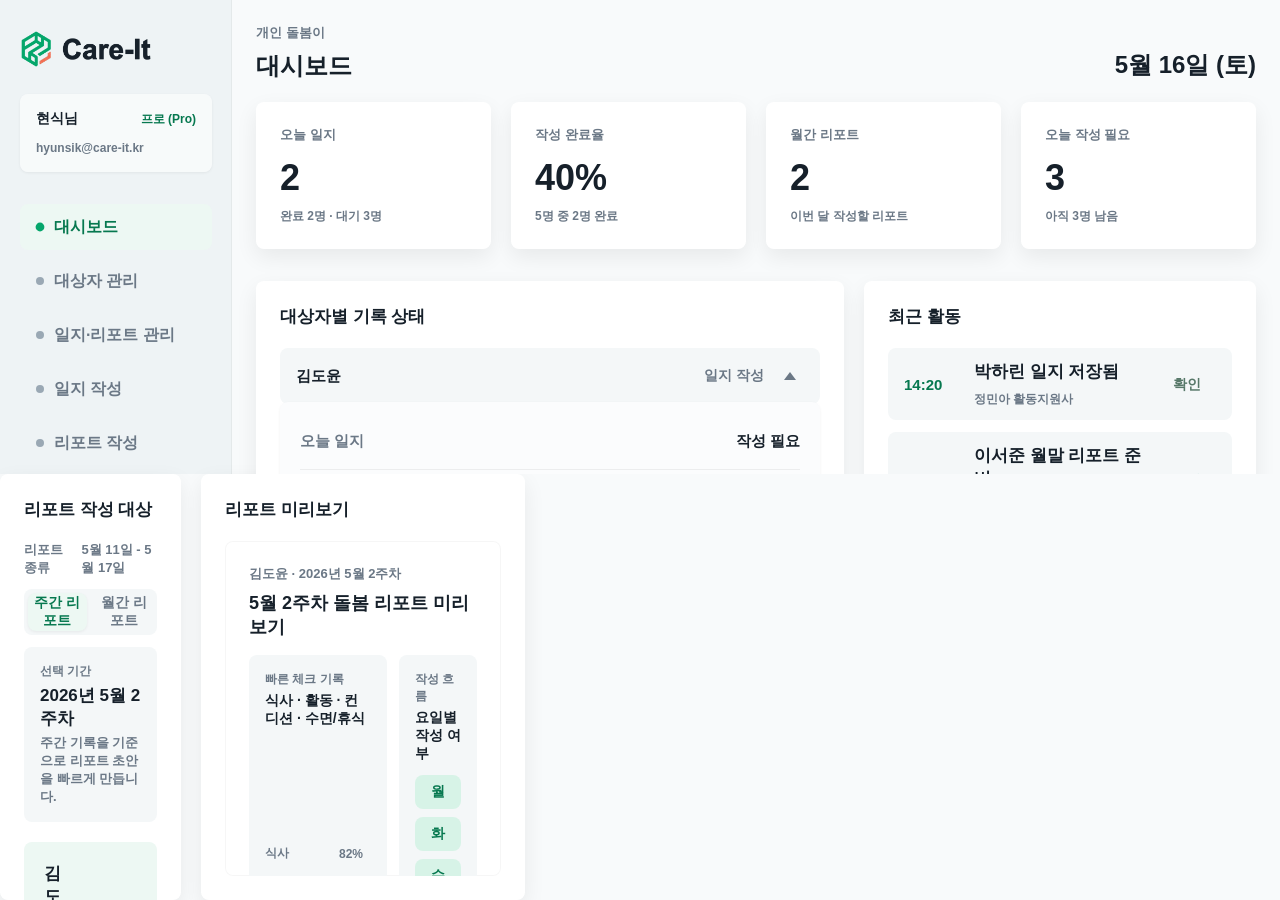
==== commit a5d399ff: "Group report setup sections" ====
--- a/care-it-ui-mockup.html
+++ b/care-it-ui-mockup.html
@@ -2662,24 +2662,37 @@
         order: 1;
       }
 
-      .report-subject-panel {
+      .report-setup-panel {
         order: 2;
         flex: 0 0 auto;
         min-height: 0;
         height: auto;
         margin-bottom: var(--space-5);
+        padding: 0;
+        position: relative;
+        z-index: 10;
+        overflow: visible;
+      }
+
+      .report-subject-row {
+        display: flex;
+        align-items: center;
+        justify-content: space-between;
+        gap: var(--space-6);
+        padding: var(--space-5) var(--space-6);
+      }
+
+      .report-setup-divider {
+        height: 1px;
+        margin: 0 var(--space-6);
+        background: var(--care-border);
       }
 
       .report-create-panel {
-        order: 3;
         display: grid;
         grid-template-columns: minmax(0, 1fr) minmax(250px, 0.72fr) auto;
         align-items: end;
-        flex: 0 0 auto;
         gap: var(--space-5);
-        min-height: 0;
-        height: auto;
-        margin-bottom: var(--space-5);
         padding: var(--space-5) var(--space-6);
       }
 
@@ -2729,21 +2742,6 @@
       .report-week-select:focus {
         outline: none;
         box-shadow: 0 0 0 2px rgba(5, 166, 107, 0.2);
-      }
-
-      .report-week-detail {
-        display: flex;
-        justify-content: space-between;
-        gap: var(--space-3);
-        color: var(--care-muted);
-        font-size: var(--font-caption);
-        font-weight: 400;
-      }
-
-      .report-week-detail strong {
-        color: var(--care-primary-dark);
-        font-weight: 700;
-        white-space: nowrap;
       }
 
       .report-create-panel .solid-button {
@@ -4753,7 +4751,8 @@
           justify-content: flex-end;
         }
 
-        .journal-subject-panel {
+        .journal-subject-panel,
+        .report-subject-row {
           flex-direction: column;
           align-items: stretch;
         }
@@ -4827,6 +4826,14 @@
         .metric-card,
         .panel {
           padding: var(--space-5);
+        }
+
+        .report-setup-panel {
+          padding: 0;
+        }
+
+        .report-setup-divider {
+          margin: 0 var(--space-5);
         }
 
         .panel-grid {
@@ -4879,7 +4886,8 @@
           justify-content: flex-end;
         }
 
-        .journal-subject-panel {
+        .journal-subject-panel,
+        .report-subject-row {
           flex-direction: column;
           align-items: stretch;
         }
@@ -6145,46 +6153,50 @@
                   </div>
                 </div>
 
-                <section class="panel journal-subject-panel report-subject-panel" aria-label="리포트 작성 대상">
-                  <div class="journal-subject-main">
-                    <span>작성 대상</span>
-                    <strong data-journal-subject-name>김도윤</strong>
-                    <p><span data-journal-subject-owner>정민아 활동지원사</span> · <span data-journal-subject-status>오늘 일지 작성 필요</span></p>
-                  </div>
-                  <div class="journal-subject-switch" data-subject-picker aria-label="리포트 작성 대상 선택">
-                    <div class="subject-picker-summary">
-                      <span class="subject-picker-count" data-journal-subject-count>전체 5명 중 1명 선택</span>
-                      <button type="button" class="subject-picker-toggle" data-subject-picker-toggle aria-expanded="false">대상자 변경</button>
+                <section class="panel report-setup-panel" aria-label="리포트 작성 설정">
+                  <div class="report-subject-row" aria-label="리포트 작성 대상">
+                    <div class="journal-subject-main">
+                      <span>작성 대상</span>
+                      <strong data-journal-subject-name>김도윤</strong>
+                      <p><span data-journal-subject-owner>정민아 활동지원사</span> · <span data-journal-subject-status>오늘 일지 작성 필요</span></p>
                     </div>
-                    <div class="subject-picker-popover" data-subject-picker-popover hidden>
-                      <div class="subject-picker-head">
-                        <div>
-                          <strong>대상자 선택</strong>
-                          <span>리포트 작성 대상을 선택하세요.</span>
+                    <div class="journal-subject-switch" data-subject-picker aria-label="리포트 작성 대상 선택">
+                      <div class="subject-picker-summary">
+                        <span class="subject-picker-count" data-journal-subject-count>전체 5명 중 1명 선택</span>
+                        <button type="button" class="subject-picker-toggle" data-subject-picker-toggle aria-expanded="false">대상자 변경</button>
+                      </div>
+                      <div class="subject-picker-popover" data-subject-picker-popover hidden>
+                        <div class="subject-picker-head">
+                          <div>
+                            <strong>대상자 선택</strong>
+                            <span>리포트 작성 대상을 선택하세요.</span>
+                          </div>
                         </div>
+                        <div class="subject-picker-list" data-subject-picker-list></div>
                       </div>
-                      <div class="subject-picker-list" data-subject-picker-list></div>
                     </div>
                   </div>
-                </section>
-
-                <section class="panel report-create-panel" aria-label="주간 리포트 생성">
-                  <div class="report-create-copy">
-                    <span>주간 리포트</span>
-                    <strong>기록이 쌓인 주를 선택하세요</strong>
-                    <p>선택한 대상자의 해당 주 일지를 기준으로 리포트 초안을 만듭니다.</p>
                   </div>
-                  <label class="report-week-control" for="report-week-select">
-                    <span>리포트 기간</span>
-                    <select id="report-week-select" class="report-week-select" data-report-week-select>
-                      <option value="2026-05-04">2026년 5월 1주차</option>
-                      <option value="2026-05-11" selected>2026년 5월 2주차</option>
-                      <option value="2026-05-18">2026년 5월 3주차</option>
-                      <option value="2026-05-25">2026년 5월 4주차</option>
-                    </select>
-                    <span class="report-week-detail"><span data-report-week-range>5월 11일 - 5월 17일</span><strong data-report-week-count>일지 5건</strong></span>
-                  </label>
-                  <button class="solid-button" type="button" data-create-weekly-report>리포트 만들기</button>
+
+                  <div class="report-setup-divider" aria-hidden="true"></div>
+
+                  <div class="report-create-panel" aria-label="주간 리포트 생성">
+                    <div class="report-create-copy">
+                      <span>주간 리포트</span>
+                      <strong>기록이 쌓인 주를 선택하세요</strong>
+                      <p>선택한 대상자의 해당 주 일지를 기준으로 리포트 초안을 만듭니다.</p>
+                    </div>
+                    <label class="report-week-control" for="report-week-select">
+                      <span>리포트 기간</span>
+                      <select id="report-week-select" class="report-week-select" data-report-week-select>
+                        <option value="2026-05-04">2026년 5월 1주차</option>
+                        <option value="2026-05-11" selected>2026년 5월 2주차</option>
+                        <option value="2026-05-18">2026년 5월 3주차</option>
+                        <option value="2026-05-25">2026년 5월 4주차</option>
+                      </select>
+                    </label>
+                    <button class="solid-button" type="button" data-create-weekly-report>리포트 만들기</button>
+                  </div>
                 </section>
 
                 <div class="workspace-grid reports">
@@ -6330,7 +6342,7 @@
 
                 <iframe
                   class="care-report-frame"
-                  src="careit-report.html?embedded=1"
+                  src="careit-report.html?embedded=1&v=43b3cc5a"
                   title="케어릿 케어 리포트"
                 ></iframe>
 
@@ -10275,8 +10287,6 @@
       const reportBuilder = document.querySelector(".report-create-panel");
       if (reportBuilder) {
         const weekSelect = reportBuilder.querySelector("[data-report-week-select]");
-        const weekRange = reportBuilder.querySelector("[data-report-week-range]");
-        const weekCount = reportBuilder.querySelector("[data-report-week-count]");
         const createButton = reportBuilder.querySelector("[data-create-weekly-report]");
 
         const renderReportBuilder = () => {
@@ -10285,8 +10295,6 @@
           const canCreate = diaryCount >= 2;
 
           if (weekSelect) weekSelect.value = period.id;
-          if (weekRange) weekRange.textContent = period.range;
-          if (weekCount) weekCount.textContent = canCreate ? `일지 ${diaryCount}건` : `일지 ${diaryCount}건 · 2건 이상 필요`;
           if (createButton) createButton.disabled = !canCreate;
         };
 
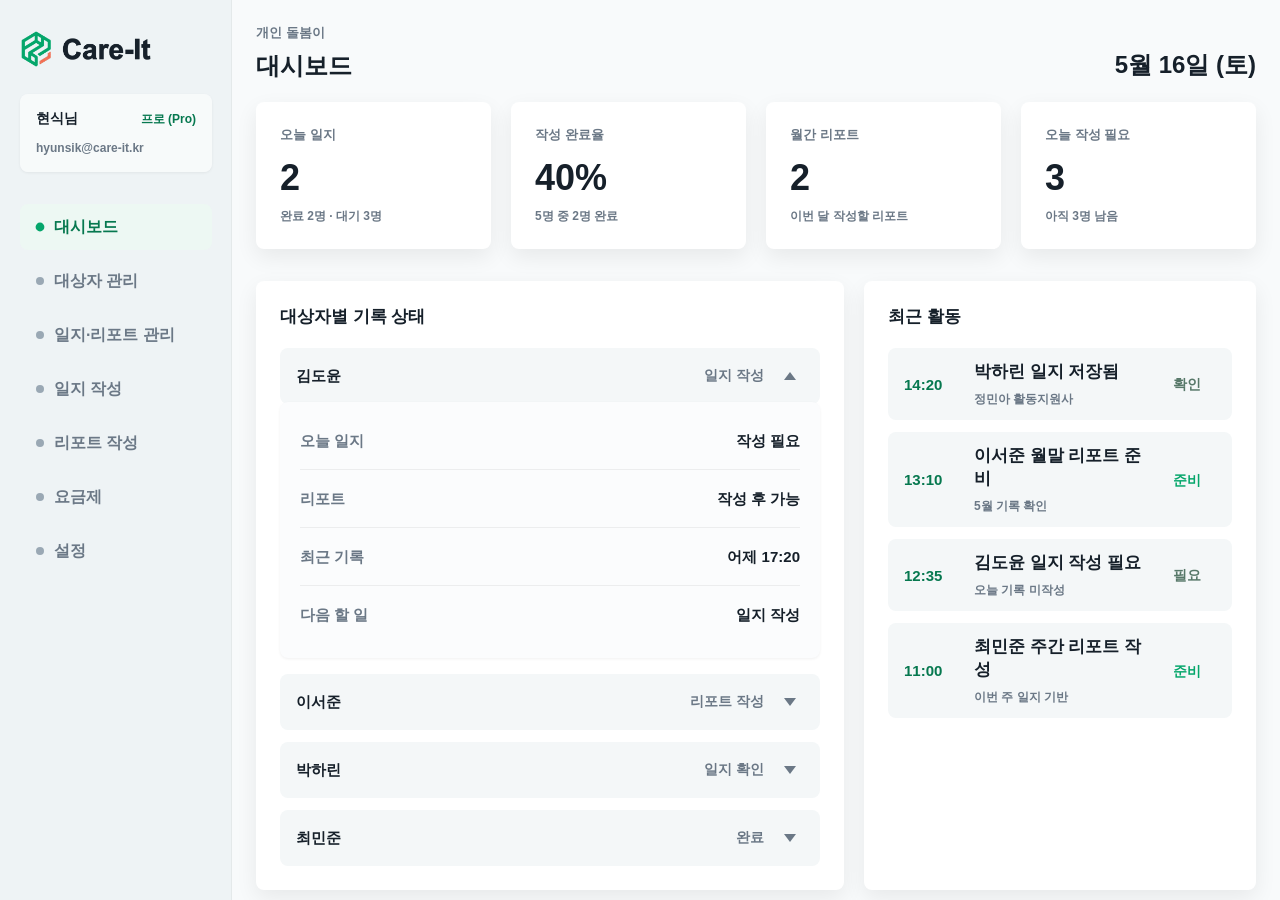
==== commit 56802bda: "Align report setup card spacing" ====
--- a/care-it-ui-mockup.html
+++ b/care-it-ui-mockup.html
@@ -6175,7 +6175,6 @@
                         <div class="subject-picker-list" data-subject-picker-list></div>
                       </div>
                     </div>
-                  </div>
                   </div>
 
                   <div class="report-setup-divider" aria-hidden="true"></div>
